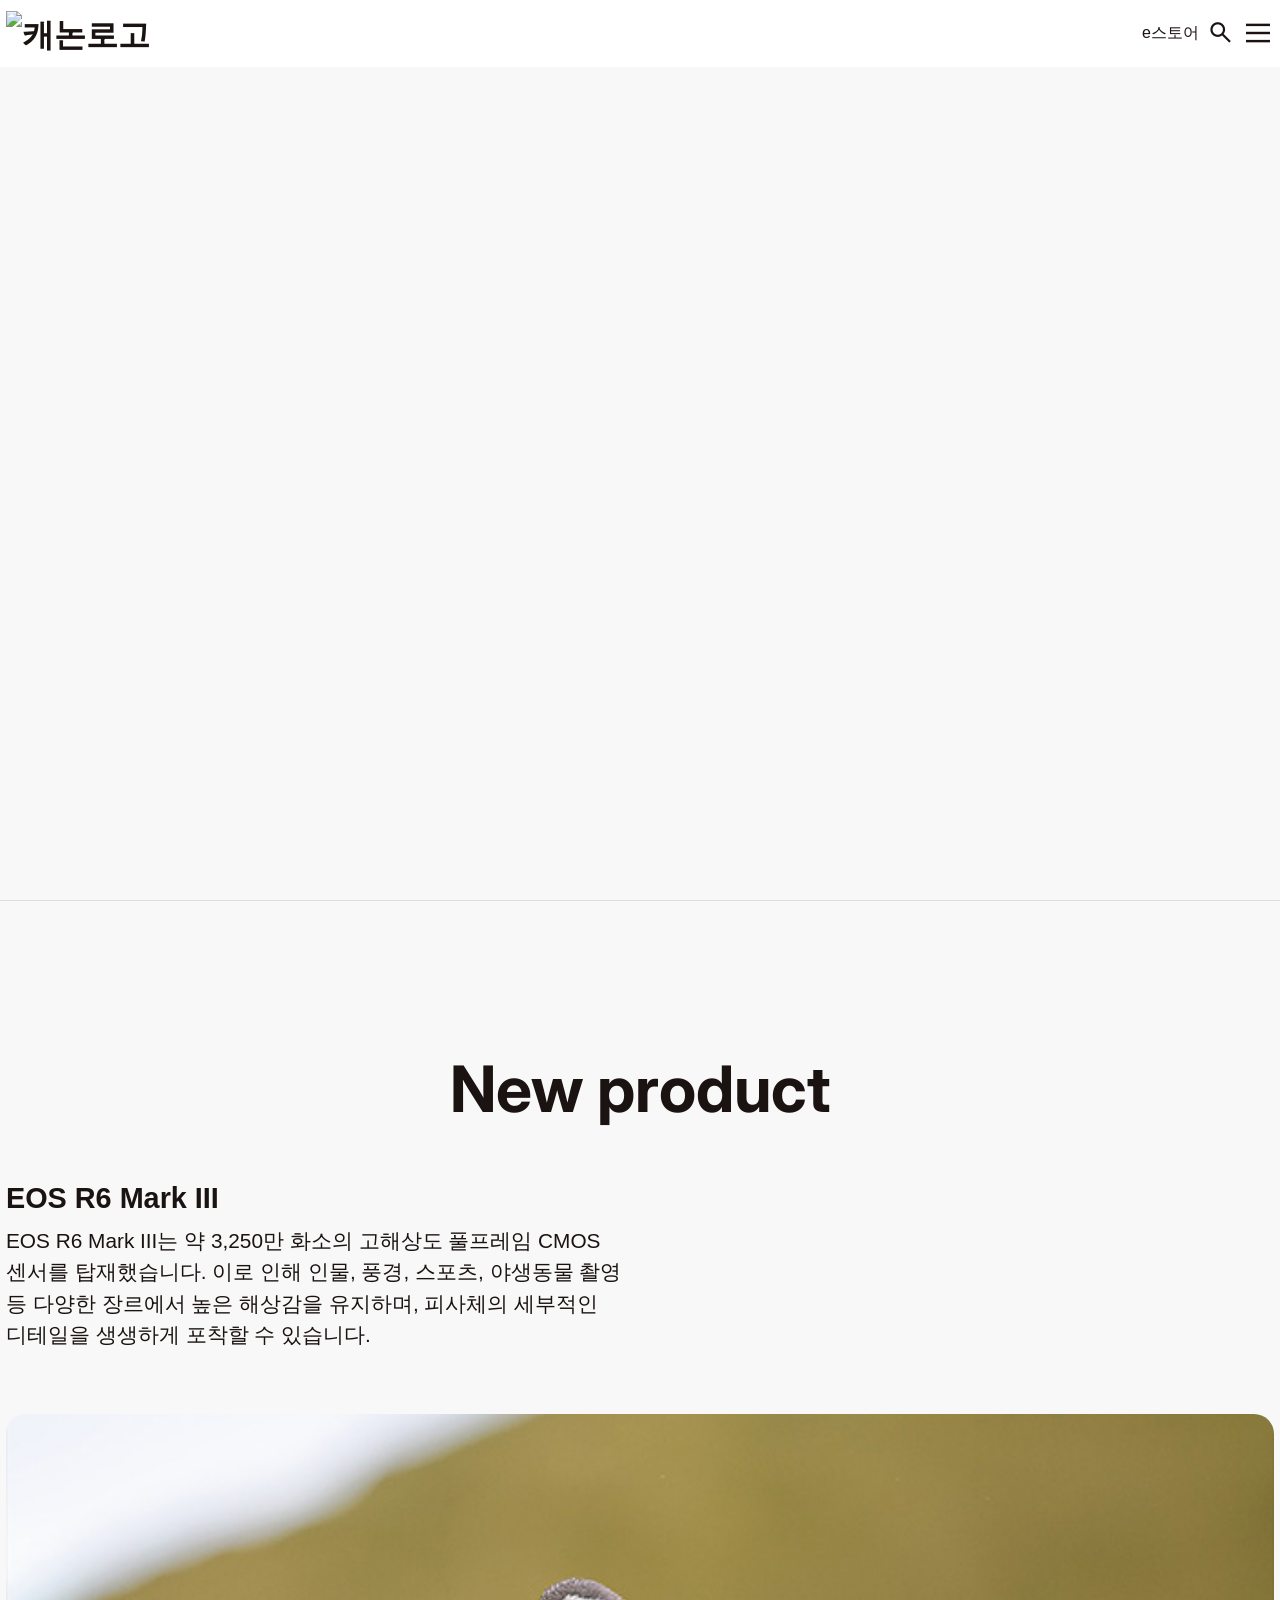
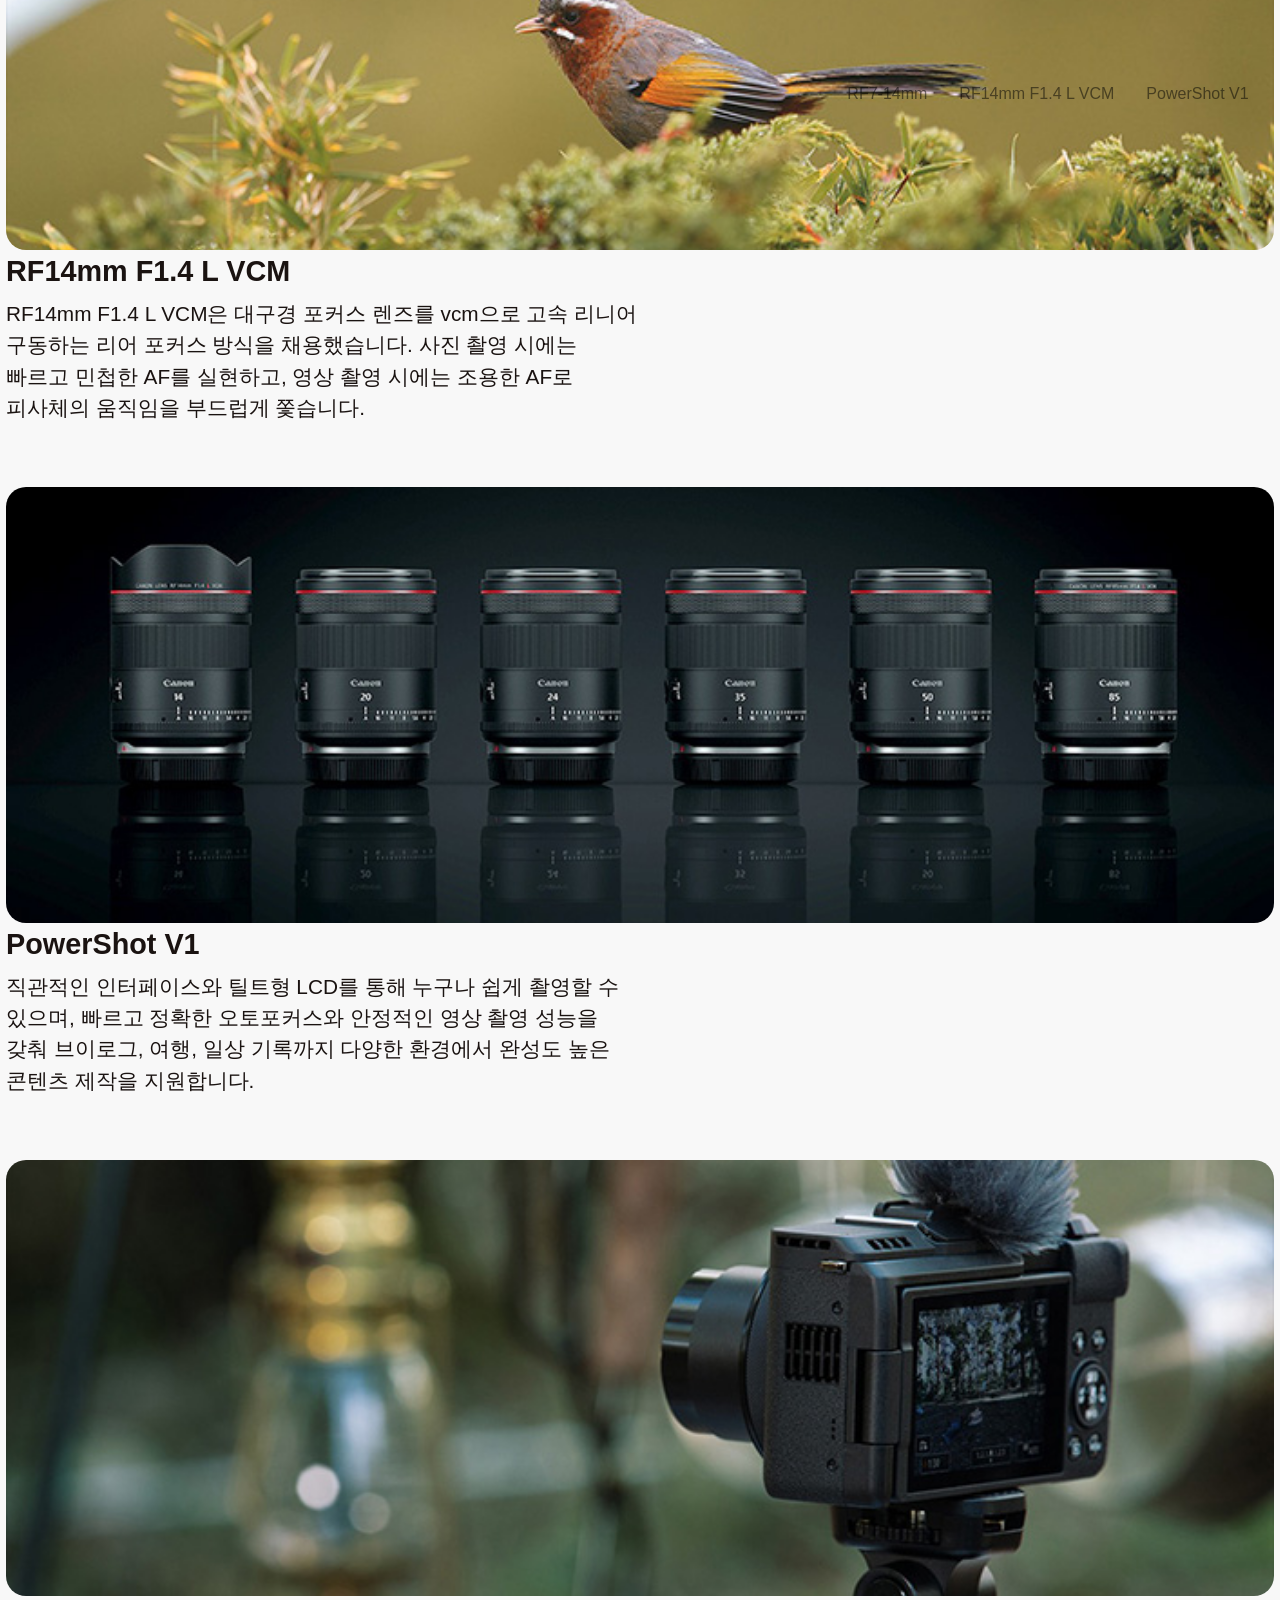
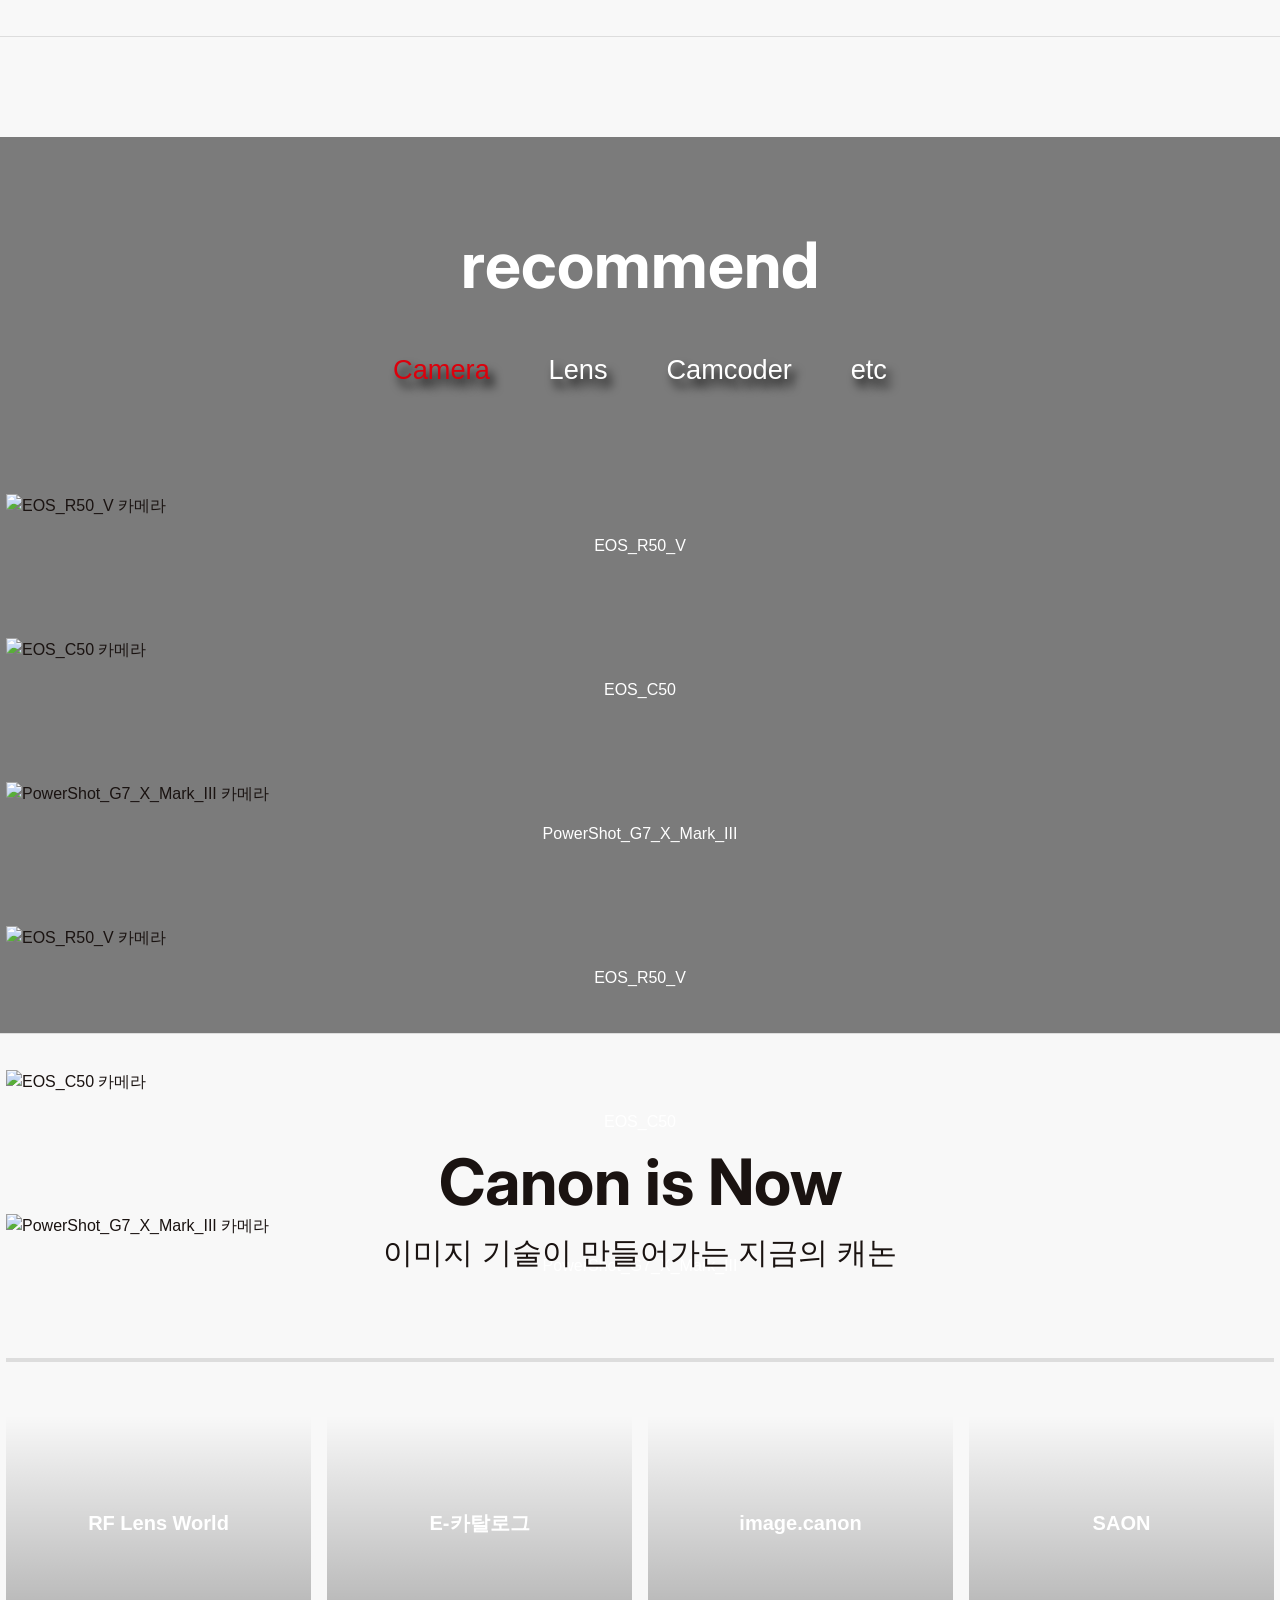
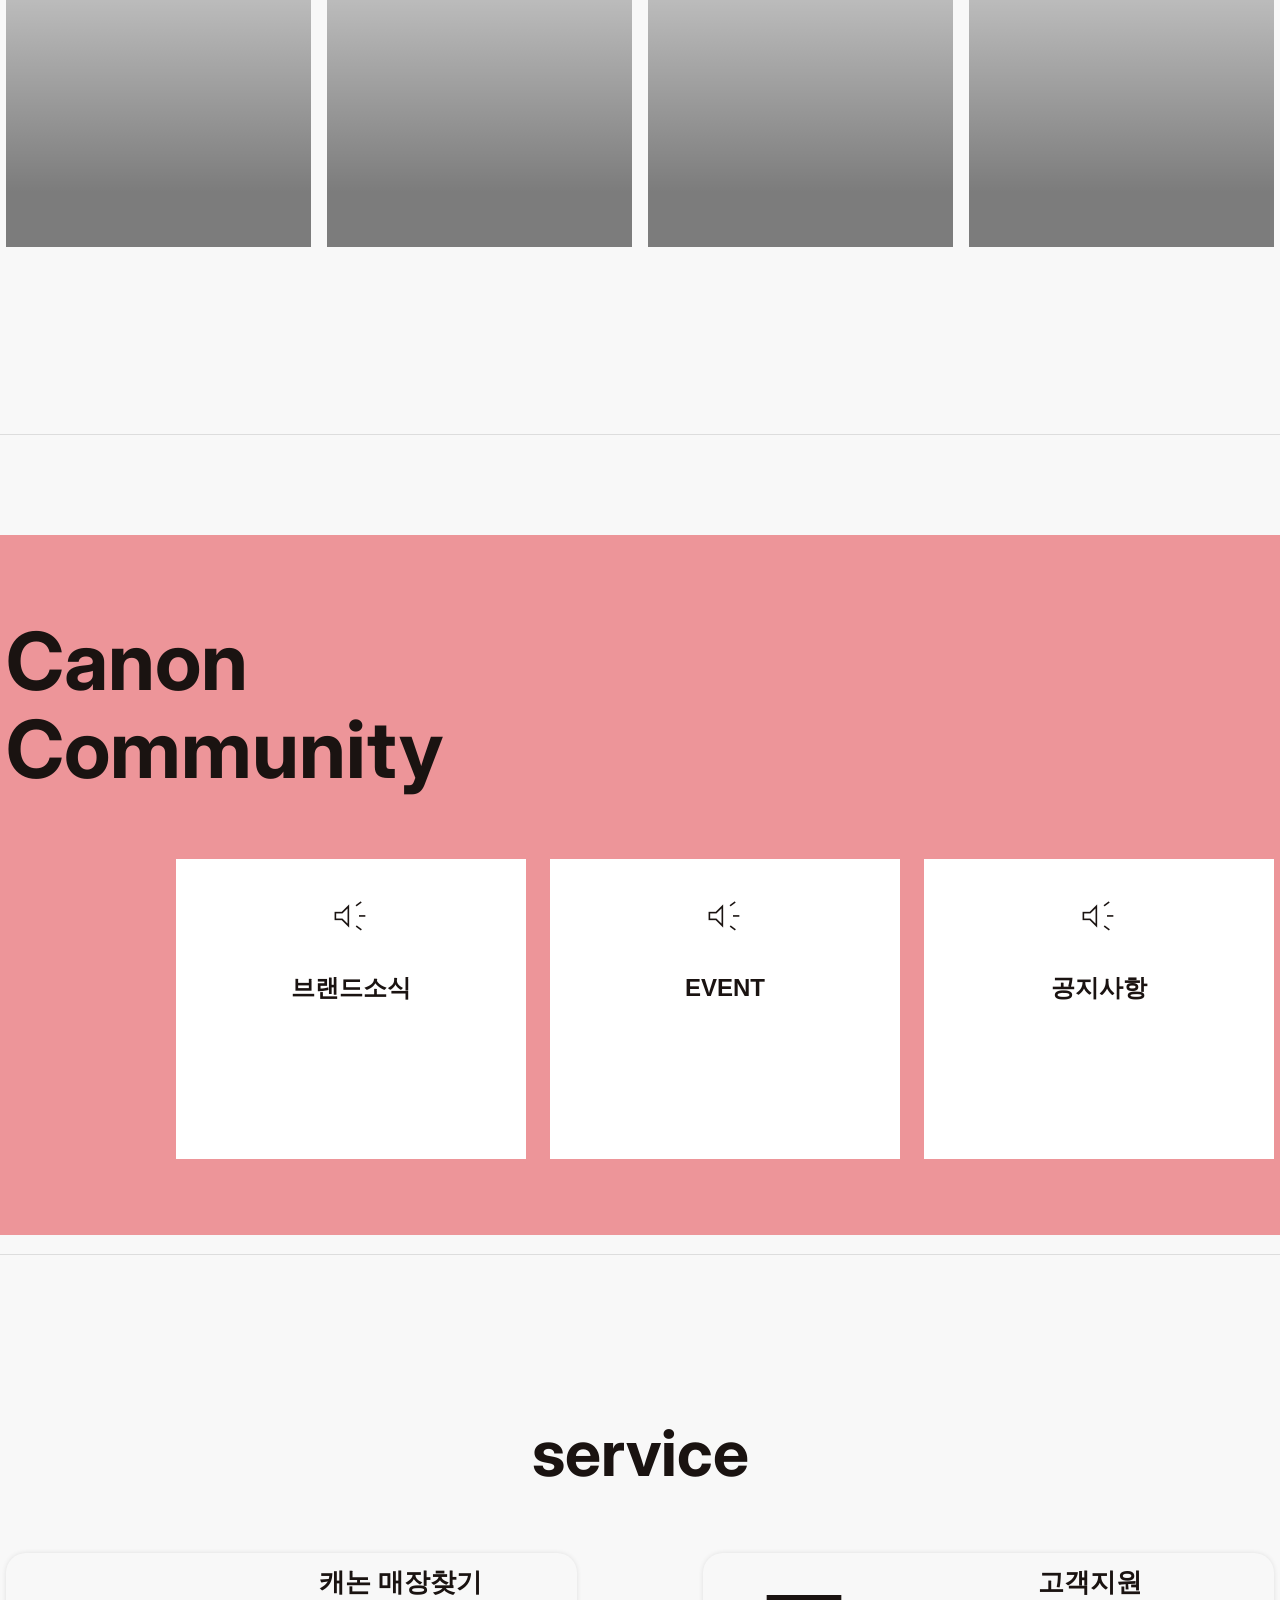
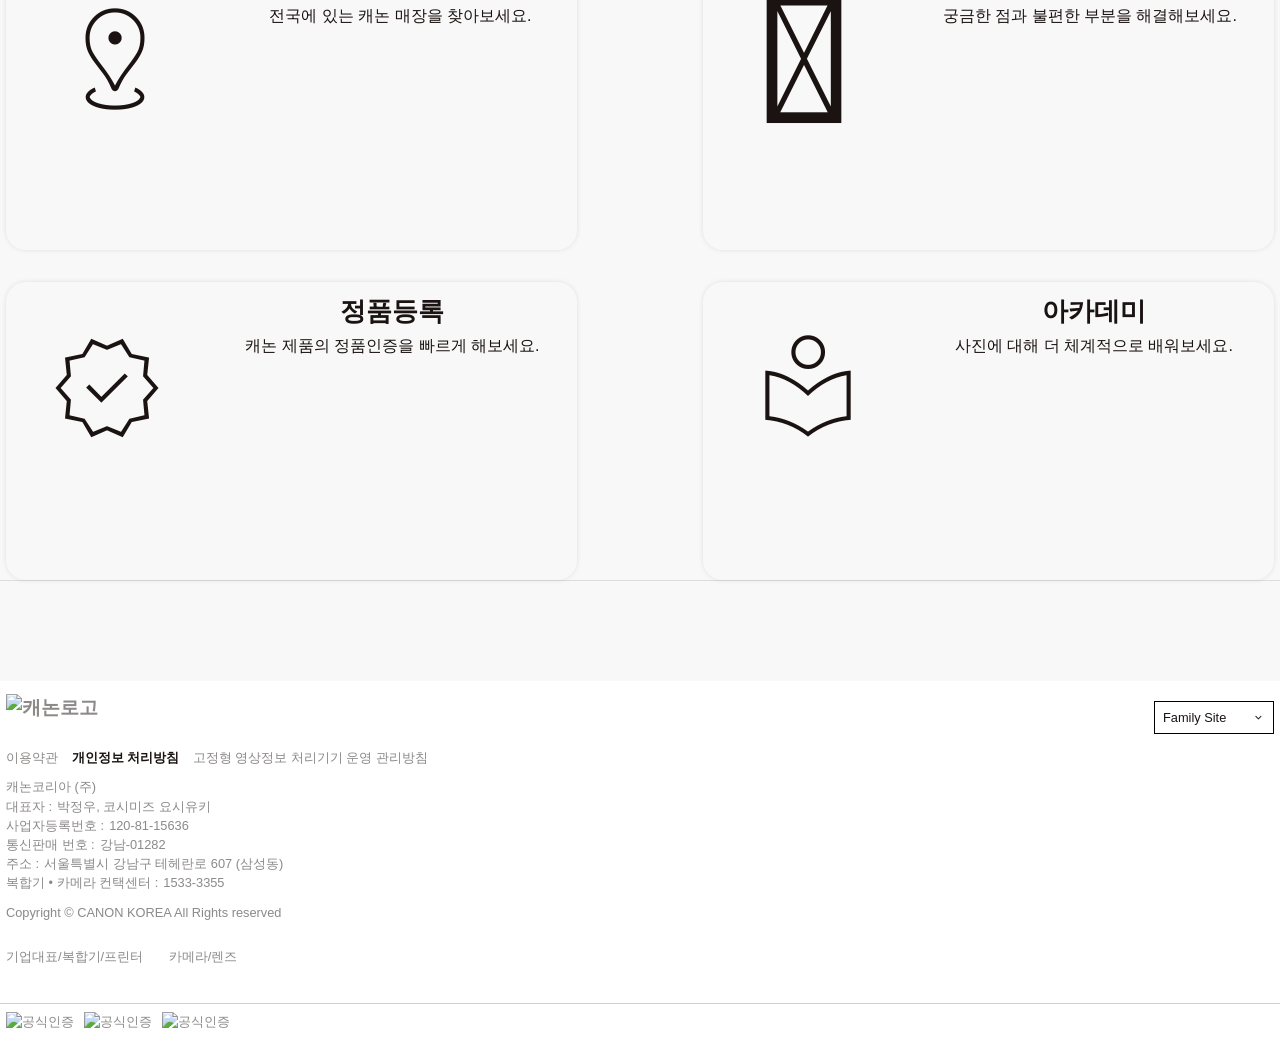
==== index.html @ b3fa06a4 "5/3" ====
<!DOCTYPE html>
<html lang="ko">

<head>
  <meta charset="UTF-8">
  <meta name="viewport" content="width=device-width, initial-scale=1.0">
  <title>캐논코리아</title>
  <link rel="preconnect" href="https://fonts.googleapis.com">
  <link rel="preconnect" href="https://fonts.gstatic.com">
  <link rel="stylesheet" href="css/slick.css">
  <link rel="stylesheet" href="https://cdn.jsdelivr.net/npm/swiper@12/swiper-bundle.min.css" />
  <link rel="stylesheet" href="css/common.css">
  <link rel="stylesheet" href="css/common_rwd.css">
  <link rel="stylesheet" href="css/main.css">
  <link rel="stylesheet" href="css/main_rwd.css">
  <script src="https://ajax.googleapis.com/ajax/libs/jquery/3.7.1/jquery.min.js"></script>
  <script src="js/jquery-ui.min.js"></script>
  <script src="js/lenis.min.js"></script>
  <script src="js/slick.min.js"></script>
  <script src="https://cdn.jsdelivr.net/npm/swiper@12/swiper-bundle.min.js"></script>
  <script src="js/common.js"></script>
  <script src="js/main.js"></script>
</head>

<body>
  <header id="canon-hd">
    <div class="hd-container wrap">
      <h1 class="logo"><a href="index.html"><img src="images/logo.svg" alt="캐논로고"></a></h1>
      <nav id="canon-gnb">
        <ol class="canon-gnb">
          <li class="depth1">
            <a href="product.html">컨슈머</a>
            <div class="depth2-container wrap sub1">
              <ul class="depth2">
                <li>
                  <a href="#">컨슈머 제품</a>
                  <ul class="depth3">
                    <li><a href="#">렌즈교환카메라</a></li>
                    <li><a href="#">렌즈</a></li>
                    <li><a href="#">컴팩트 카메라</a></li>
                    <li><a href="#">브이로그 카메라</a></li>
                    <li><a href="#">잉크젯프린터</a></li>
                    <li><a href="#">미니 포토 프린터</a></li>
                    <li><a href="#">골프 거리측정기</a></li>
                    <li><a href="#">쌍안경</a></li>
                    <li><a href="#">프리젠터</a></li>
                    <li><a href="#">계산기</a></li>
                    <li><a href="#">웨어러블 카메라</a></li>
                    <li><a href="#">정부조달제품</a></li>
                    <li><a href="#">C Logue</a></li>
                    <li><a href="#">SDK</a></li>
                  </ul>
                </li>
                <li><a href="#">영상/방송 기기</a>
                  <ul class="depth3">
                    <li><a href="#">CINEMA EOS SYSTEM</a></li>
                    <li><a href="#">방송용 렌즈</a></li>
                    <li><a href="#">4K 디스플레이</a></li>
                    <li><a href="#">캠코더</a></li>
                    <li><a href="#">PTZ 리모트 카메라</a></li>
                    <li><a href="#">액세서리</a></li>
                  </ul>
                </li>
              </ul>
            </div>
          </li>
          <li class="depth1">
            <a href="#">비즈니스</a>
            <div class="depth2-container wrap sub2">
              <ul class="depth2">
                <li><a href="#">비즈니스 제품</a>
                  <ul class="depth3">
                    <li><a href="#">솔루션</a></li>
                    <li><a href="#">디지털인쇄기</a></li>
                    <li><a href="#">복합기</a></li>
                    <li><a href="#">대형프린터</a></li>
                    <li><a href="#">레이저프린터</a></li>
                    <li><a href="#">스캐너</a></li>
                    <li><a href="#">팩시밀리</a></li>
                    <li><a href="#">프로젝터</a></li>
                    <li><a href="#">네트워크 카메라</a></li>
                    <li><a href="#">의료기기</a></li>
                    <li><a href="#">웨어러블 카메라</a></li>
                    <li><a href="#">카드 프린터</a></li>
                    <li><a href="#">정부조달제품</a></li>
                  </ul>
                </li>
                <li><a href="#">영상/방송 기기</a>
                  <ul class="depth3">
                    <li><a href="#">CINEMA EOS SYSTEM</a></li>
                    <li><a href="#">방송용 렌즈</a></li>
                    <li><a href="#">4K 디스플레이</a></li>
                    <li><a href="#">캠코더</a></li>
                    <li><a href="#">PTZ 리모트 카메라</a></li>
                    <li><a href="#">액세서리</a></li>
                  </ul>
                </li>
                <li><a href="#">제품 구입/지원</a>
                  <ul class="depth3">
                    <li><a href="#">전시장 안내</a></li>
                    <li><a href="#">E-카탈로그</a></li>
                    <li><a href="#">구매 및 렌탈문의</a></li>
                    <li><a href="#">정품등록</a></li>
                  </ul>
                </li>
                <li>
                  <a href="#"><span class="gnb-line">비즈몰</span></a>
                </li>
                <li><a href="#"><span class="gnb-line">파트너웹</span></a></li>
              </ul>
            </div>
          </li>
          <li class="depth1">
            <a href="#">이벤트</a>
            <div class="depth2-container wrap sub3">
              <ul class="depth2">
                <li><a href="#"><span class="gnb-line">진행 중인 이벤트</span></a></li>
                <li><a href="#"><span class="gnb-line">종료된 이벤트</span></a></li>
                <li><a href="#"><span class="gnb-line">당첨자 발표</span></a></li>
              </ul>
            </div>
          </li>
          <li class="depth1">
            <a href="#">서비스</a>
            <div class="depth2-container wrap sub4">
              <ul class="depth2">
                <li><a href="#"><span class="gnb-line">매장 안내</span></a></li>
                <li><a href="#"><span class="gnb-line">정품등록</span></a></li>
                <li><a href="#"><span class="gnb-line">다운로드센터</span></a></li>
                <li><a href="#"><span class="gnb-line">프로 지원</span></a></li>
                <li><a href="#"><span class="gnb-line">아카데미</span></a></li>
                <li><a href="#"><span class="gnb-line">굿즈포토스토어</span></a></li>
                <li><a href="#">라운지</a>
                  <ul class="depth3">
                    <li><a href="#">캐논플렉스</a></li>
                    <li><a href="#">매거진</a></li>
                    <li><a href="#">캐논갤러리</a></li>
                    <li><a href="#">디지털갤러리</a></li>
                    <li><a href="#">RF Lens World</a></li>
                    <li><a href="#">크리에이티브 파크</a></li>
                    <li><a href="#">Easy-Photo Print Editor</a></li>
                    <li><a href="#">Poster Artist Life</a></li>
                    <li><a href="#">모바일앱</a></li>
                    <li><a href="#">image.canon</a></li>
                    <li><a href="#">LUT Library</a></li>
                  </ul>
                </li>
              </ul>
            </div>
          </li>
          <li class="depth1">
            <a href="#">고객지원</a>
            <div class="depth2-container wrap sub5">
              <ul class="depth2">
                <li><a href="#"><span class="gnb-line">정품사용 캠페인</span></a></li>
                <li><a href="#"><span class="gnb-line">공지사항</span></a></li>
                <li><a href="#"><span class="gnb-line">FAQ</span></a></li>
                <li><a href="#"><span class="gnb-line">1:1문의</span></a></li>
              </ul>
            </div>
          </li>
          <li class="depth1">
            <a href="company.html">회사소개</a>
            <div class="depth2-container wrap sub6">
              <ul class="depth2">
                <li><a href="company.html">캐논코리아</a>
                  <ul class="depth3">
                    <li><a href="company.html">개요/비전</a></li>
                    <li><a href="#">CEO메시지</a></li>
                    <li><a href="#">CI/BI소개</a></li>
                    <li><a href="#">기업연혁</a></li>
                    <li><a href="#">사업장 소개</a></li>
                  </ul>
                </li>
                <li><a href="#">경영정보</a>
                  <ul class="depth3">
                    <li><a href="#">경영현황</a></li>
                    <li><a href="#">결산보고</a></li>
                  </ul>
                </li>
                <li><a href="#">윤리경영</a>
                  <ul class="depth3">
                    <li><a href="#">윤리 경영의 이해</a></li>
                    <li><a href="#">윤리 경영의 필요성</a></li>
                    <li><a href="#">윤리 강령</a></li>
                    <li><a href="#">행동 준칙</a></li>
                    <li><a href="#">부정부조리 제보</a></li>
                    <li><a href="#">Compliance Hotline</a></li>
                  </ul>
                </li>
                <li><a href="#">지속가능경영</a>
                  <ul class="depth3">
                    <li><a href="#">친환경기업</a></li>
                    <li><a href="#">사회공헌</a></li>
                    <li><a href="#">공정거래 자율준수 프로그램</a></li>
                    <li><a href="#">서플라이어 행동규범</a></li>
                    <li><a href="#">소비자중심경영</a></li>
                  </ul>
                </li>
                <li><a href="#"><span class="gnb-line">브랜드 소식</span></a></li>
                <li><a href="#"><span class="gnb-line">정품사용 캠페인</span></a></li>
              </ul>
            </div>
          </li>
        </ol>
      </nav>
      <nav class="login clearfix">
        <div class="login-wrap">
          <a href="#">e스토어</a>
          <button class="search-btn"><span class="blind">검색</span></button>
          <button class="login-btn">로그인</button>
          <button class="sitemap-btn"><span class="blind">사이트맵</button>
        </div>
      </nav>

    </div>
  </header>

  <div id="canon-main">
    <section class="main-section main-section-hero">
      <div class="hero-wrap">
        <h2 class="blind">비주얼 영역</h2>
        <div class="main-container hero-container">
          <video src="images/canon_video.mp4" autoplay loop muted playsinline class="hero-video"></video>
        </div>
      </div>
    </section>

    <section class="main-section main-section-new">
      <div class="new-wrap wrap">
        <h2>New product</h2>
        <div class="main-container new-container">
          <div class="swiper myswiper">
            <dl class="swiper-wrapper new-items">
              <div class="swiper-slide new-item-list">
                <div>
                  <dt class="new-title">EOS R6 Mark III</dt>
                  <dd class="new-content">EOS R6 Mark III는 약 3,250만 화소의 고해상도 풀프레임 CMOS 센서를 탑재했습니다. 이로 인해 인물, 풍경, 스포츠, 야생동물 촬영 등 다양한 장르에서 높은 해상감을 유지하며, 피사체의 세부적인 디테일을 생생하게 포착할 수 있습니다.</dd>
                </div>
                <div class="new-img">
                  <img src="images/new1.jpg" />
                </div>
              </div>
              <div class="swiper-slide new-item-list">
                <div>
                  <dt class="new-title">RF14mm F1.4 L VCM</dt>
                  <dd class="new-content">RF14mm F1.4 L VCM은 대구경 포커스 렌즈를 vcm으로 고속 리니어 구동하는 리어 포커스 방식을 채용했습니다.
                  사진 촬영 시에는 빠르고 민첩한 AF를 실현하고, 영상 촬영 시에는 조용한 AF로 피사체의 움직임을 부드럽게 쫓습니다.
                  </dd>
                </div>
                <div class="new-img">
                  <img src="images/new2.jpg" />
                </div>
              </div>
              <div class="swiper-slide new-item-list">
                <div>
                  <dt class="new-title">PowerShot V1</dt>
                  <dd class="new-content">직관적인 인터페이스와 틸트형 LCD를 통해 누구나 쉽게 촬영할 수 있으며, 빠르고 정확한 오토포커스와 안정적인 영상 촬영 성능을 갖춰 브이로그, 여행, 일상 기록까지 다양한 환경에서 완성도 높은 콘텐츠 제작을 지원합니다.</dd>
                </div>
                <div class="new-img">
                  <img src="images/new3.jpg" />
                </div>
              </div>
            </dl>
            <ul class="new-pagination">
              <li><a href="#">RF7-14mm</a></li>
              <li><a href="#">RF14mm F1.4 L VCM</a></li>
              <li><a href="#">PowerShot V1</a></li>
            </ul>
          </div>
        </div>
      </div>
    </section>

    <section class="main-section main-section-recommend">
      <div class="recommend-wrap wrap">
        <h2>recommend</h2>
        <div class="main-container recommend-container">
          <div class="btn-list">
            <button class="recommend-button camera active">Camera</button>
            <button class="recommend-button lens">Lens</button>
            <button class="recommend-button camcoder">Camcoder</button>
            <button class="recommend-button etc">etc</button>
          </div>
          <div class="recommend-item">
            <div><a href="#" class="item-link"><img src="images/EOS_R50_V.png"
                  alt="EOS_R50_V 카메라"><span>EOS_R50_V</span></a></div>
            <div><a href="#" class="item-link"><img src="images/EOS_C50.png" alt="EOS_C50 카메라"><span>EOS_C50</span></a>
            </div>
            <div><a href="#" class="item-link"><img src="images/PowerShot_G7_X_Mark_III.png"
                  alt="PowerShot_G7_X_Mark_III 카메라"><span>PowerShot_G7_X_Mark_III</span></a></div>
            <div><a href="#" class="item-link"><img src="images/EOS_R50_V.png"
                  alt="EOS_R50_V 카메라"><span>EOS_R50_V</span></a></div>
            <div><a href="#" class="item-link"><img src="images/EOS_C50.png" alt="EOS_C50 카메라"><span>EOS_C50</span></a>
            </div>
            <div><a href="#" class="item-link"><img src="images/PowerShot_G7_X_Mark_III.png"
                  alt="PowerShot_G7_X_Mark_III 카메라"><span>PowerShot_G7_X_Mark_III</span></a></div>
          </div>
          <div class="progress-bar">
            <div class="progress"></div>
          </div>
        </div>
      </div>
    </section>

    <section class="main-section main-section-etc">
      <div class="wrap etc-wrap">
        <div class="etc-title">
          <h2>Canon is Now</h2>
          <h3>이미지 기술이 만들어가는 지금의 캐논</h3>
        </div>
        <div class="main-container etc-container">
          <div class="etc-item item1">
            <a href="#" class="item rf">
              <ul>RF Lens World
                <li class="text">캐논의 RF렌즈와 R시리즈 바디에 대한 다양한 정보를 알아보세요.</li>
              </ul>
              <div class="view"><span>view more</span></div>
            </a>
          </div>
          <div class="etc-item item2">
            <a href="#" class="item catalog">
              <ul>E-카탈로그
                <li class="text">캐논의 다양한 제품을 더 자세히 알아보려면 온라인 제품 안내서를 다운 받아보세요.</li>
              </ul>
              <div class="view"><span>view more</span></div>
            </a>
          </div>
          <div class="etc-item item3">
            <a href="#" class="item image">
              <ul>image.canon
                <li class="text">더욱 즐겁고 편리한 사진 촬영 환경을 경험해보세요.</li>
              </ul>
              <div class="view"><span>view more</span></div>
            </a>
          </div>
          <div class="etc-item item4">
            <a href="#" class="item saon">
              <ul>SAON
                <li class="text">캐논의 의료 토탈 솔루션 브랜드</li>
              </ul>
              <div class="view"><span>view more</span></div>
            </a>
          </div>
        </div>
      </div>
    </section>

    <section class="main-section main-section-community">
      <div class="community-wrap wrap">
        <h2>Canon Community</h2>
        <div class="main-container community-container">
          <div class="community">
            <dl class="com-list brand">
              <div class="com-title">
                <a href="#" class="com-btn">
                  <dt>브랜드소식</dt>
                  <dd>캐논의 새로운 소식을 확인해보세요.</dd>
                </a>
              </div>
            </dl>
            <dl class="com-list event">
              <div class="com-title">
                <a href="#" class="com-btn">
                  <dt>EVENT</dt>
                  <dd>캐논에서 진행중인 이벤트를 확인해보세요.</dd>
                </a>
              </div>
            </dl>
            <dl class="com-list notice">
              <div class="com-title">
                <a href="#" class="com-btn">
                  <dt>공지사항</dt>
                  <dd>캐논의 공지사항을 확인해보세요.</dd>
                </a>
              </div>
            </dl>
          </div>
        </div>
      </div>
    </section>

    <section class="main-section main-section-service">
      <div class="wrap service-wrap">
        <h2>service</h2>
        <div class="main-container service-container">
          <ul class="service-list">
            <li class="service-item search">
              <a href="#">
                <ul>캐논 매장찾기
                  <li class="service-contents">전국에 있는 캐논 매장을 찾아보세요.</li>
                </ul>
              </a>
            </li>
            <li class="service-item support">
              <a href="">
                <ul>고객지원
                  <li class="service-contents">궁금한 점과 불편한 부분을 해결해보세요.</li>
                </ul>
              </a>
            </li>
            <li class="service-item registration">
              <a href="">
                <ul>정품등록
                  <li class="service-contents">캐논 제품의 정품인증을 빠르게 해보세요.</li>
                </ul>
              </a>
            </li>
            <li class="service-item academy">
              <a href="">
                <ul>아카데미
                  <li class="service-contents">사진에 대해 더 체계적으로 배워보세요.</li>
                </ul>
              </a>
            </li>
          </ul>
        </div>
      </div>
    </section>
  </div> <!-- main -->

  <footer id="canon-ft">
    <div class="ft-container wrap">
      <h1 class="blind">회사정보</h1>
      <h2 class="ft-logo"><img src="images/ft_logo.svg" alt="캐논로고"></h2>
      <div class="policy-wrap">
        <div class="policy">
          <a href="#">이용약관</a>
          <a href="#" class="wh">개인정보 처리방침</a>
          <a href="#">고정형 영상정보 처리기기 운영 관리방침</a>
        </div>
        <dl class="ft-info">
          <div>캐논코리아 (주)</div>
          <div>
            <dt>대표자</dt>
            <dd>박정우, 코시미즈 요시유키</dd>
          </div>
          <div>
            <dt>사업자등록번호</dt>
            <dd>120-81-15636</dd>
          </div>
          <div>
            <dt>통신판매 번호</dt>
            <dd>강남-01282</dd>
          </div>
          <div>
            <dt>주소</dt>
            <dd>서울특별시 강남구 테헤란로 607 (삼성동) </dd>
          </div>
          <div>
            <dt>복합기 • 카메라 컨택센터</dt>
            <dd>1533-3355</dd>
          </div>
        </dl>
        <div class="copy">Copyright &copy; CANON KOREA All Rights reserved</div>
      </div>
      <div class="fs-wrap">
        <button class="fs-btn">Family Site</button>
        <div class="fs-site-wrap">
          <div class="fs-list">
            <button>Canon Global</button>
            <button>Lotte Group</button>
          </div>
        </div>
      </div>
      <div class="sns-wrap">
        <div class="sns company-sns">
          <span>기업대표/복합기/프린터</span>
          <div class="icon">
            <a href="#"><span class="fa-brands fa-youtube"></span></a>
            <a href="#"><span class="fa-brands fa-facebook"></span></a>
            <a href="#"><span class="fa-brands fa-instagram"></span></a>
          </div>
        </div>
        <div class="sns camera-sns">
          <span>카메라/렌즈</span>
          <div class="icon">
            <a href="#"><span class="fa-brands fa-youtube"></span></a>
            <a href="#"><span class="fa-brands fa-instagram"></span></a>
            <a href="#"><span class="fa-brands fa-facebook"></span></a>
            <a href="#"><span class="fa-brands fa-x-twitter"></span></a>
            <a href="#"><span class="fa-brands fa-tiktok"></span></a>
          </div>
        </div>
      </div>
      <div class="line"><span class="blind">선</span></div>
      <div class="public">
        <div><img src="images/family_public.png" alt="공식인증"><span>가족친화 우수기업</span></div>
        <div><img src="images/custom_public.png" alt="공식인증"><span>소비자 중심 경영</span></div>
        <div><img src="images/isms_img.png" alt="공식인증">
          <span>
            [인증범위] 캐논코리아 온라인 쇼핑몰 운영 (e스토어, 비즈몰)<br>
            [유효기간] 2024.11.20 ~ 2027.11.19
          </span>
        </div>
      </div>
    </div>
  </footer>
  <div class="mo-gnb-sitemap wh">
    <div class="mo-gnb-top">
      <button class="mo-login-btn"><span>로그인</span></button>
      <button class="btn-close"><span class="blind">닫기</span></button>
    </div>
    <nav id="canon-mo-gnb">
      <ol class="canon-mo-gnb">
        <li class="mo-depth1">
          <a href="#">컨슈머</a>
          <div class="mo-depth2-wrap">
            <ul class="mo-depth2">
              <li><a href="#">컨슈머 제품</a>
                <ul class="mo-depth3">
                  <li><a href="#">렌즈교환카메라</a></li>
                  <li><a href="#">렌즈</a></li>
                  <li><a href="#">컴팩트 카메라</a></li>
                  <li><a href="#">브이로그 카메라</a></li>
                  <li><a href="#">잉크젯프린터</a></li>
                  <li><a href="#">미니 포토 프린터</a></li>
                  <li><a href="#">골프 거리측정기</a></li>
                  <li><a href="#">쌍안경</a></li>
                  <li><a href="#">프리젠터</a></li>
                  <li><a href="#">계산기</a></li>
                  <li><a href="#">웨어러블 카메라</a></li>
                  <li><a href="#">정부조달제품</a></li>
                  <li><a href="#">C Logue</a></li>
                  <li><a href="#">SDK</a></li>
                </ul>
              </li>
              <li><a href="#">영상/방송 기기</a>
                <ul class="mo-depth3">
                  <li><a href="#">CINEMA EOS SYSTEM</a></li>
                  <li><a href="#">방송용 렌즈</a></li>
                  <li><a href="#">4K 디스플레이</a></li>
                  <li><a href="#">캠코더</a></li>
                  <li><a href="#">PTZ 리모트 카메라</a></li>
                  <li><a href="#">액세서리</a></li>
                </ul>
              </li>
            </ul>
            <div class="mo-depth_img">
              <div class="img img1">
                <span class="blind">이미지</span>
              </div>
              <span class="img-label">EOS R6 Mark III</span>
            </div>
          </div>
        </li>
        <li class="mo-depth1">
          <a href="#">비즈니스</a>
          <div class="mo-depth2-wrap">
            <ul class="mo-depth2">
              <li><a href="#">비즈니스 제품</a>
                <ul class="mo-depth3">
                  <li><a href="#">솔루션</a></li>
                  <li><a href="#">디지털인쇄기</a></li>
                  <li><a href="#">복합기</a></li>
                  <li><a href="#">대형프린터</a></li>
                  <li><a href="#">레이저프린터</a></li>
                  <li><a href="#">스캐너</a></li>
                  <li><a href="#">팩시밀리</a></li>
                  <li><a href="#">프로젝터</a></li>
                  <li><a href="#">네트워크 카메라</a></li>
                  <li><a href="#">의료기기</a></li>
                  <li><a href="#">웨어러블 카메라</a></li>
                  <li><a href="#">카드 프린터</a></li>
                  <li><a href="#">정부조달제품</a></li>
                </ul>
              </li>
              <li><a href="#">영상/방송 기기</a>
                <ul class="mo-depth3">
                  <li><a href="#">CINEMA EOS SYSTEM</a></li>
                  <li><a href="#">방송용 렌즈</a></li>
                  <li><a href="#">4K 디스플레이</a></li>
                  <li><a href="#">캠코더</a></li>
                  <li><a href="#">PTZ 리모트 카메라</a></li>
                  <li><a href="#">액세서리</a></li>
                </ul>
              </li>
              <li><a href="#">제품 구입/지원</a>
                <ul class="mo-depth3">
                  <li><a href="#">전시장 안내</a></li>
                  <li><a href="#">E-카탈로그</a></li>
                  <li><a href="#">구매 및 렌탈문의</a></li>
                  <li><a href="#">정품등록</a></li>
                </ul>
              </li>
              <li><a href="#">비즈몰</a></li>
              <li><a href="#">파트너웹</a></li>
            </ul>
            <div class="mo-depth_img">
              <div class="img img2">
                <span class="blind">이미지</span>
              </div>
              <span class="img-label">CN5x11 IAS T/P1</span>
            </div>
          </div>
        </li>
        <li class="mo-depth1">
          <a href="#">이벤트</a>
          <div class="mo-depth2-wrap">
            <ul class="mo-depth2">
              <li><a href="#">진행 중인 이벤트</a></li>
              <li><a href="#">종료된 이벤트</a></li>
              <li><a href="#">당첨자 발표</a></li>
            </ul>
          </div>
        </li>
        <li class="mo-depth1">
          <a href="#">서비스</a>
          <div class="mo-depth2-wrap">
            <ul class="mo-depth2">
              <li><a href="#">매장 안내</a></li>
              <li><a href="#">정품등록</a></li>
              <li><a href="#">다운로드센터</a></li>
              <li><a href="#">프로 지원</a></li>
              <li><a href="#">아카데미</a></li>
              <li><a href="#">굿즈포토스토어</a></li>
              <li><a href="#">라운지</a>
                <ul class="mo-depth3">
                  <li><a href="#">캐논플렉스</a></li>
                  <li><a href="#">매거진</a></li>
                  <li><a href="#">캐논갤러리</a></li>
                  <li><a href="#">디지털갤러리</a></li>
                  <li><a href="#">RF Lens World</a></li>
                  <li><a href="#">크리에이티브 파크</a></li>
                  <li><a href="#">Easy-Photo Print Editor</a></li>
                  <li><a href="#">Poster Artist Life</a></li>
                  <li><a href="#">모바일앱</a></li>
                  <li><a href="#">image.canon</a></li>
                  <li><a href="#">LUT Library</a></li>
                </ul>
              </li>
            </ul>
          </div>
        </li>
        <li class="mo-depth1">
          <a href="#">고객지원</a>
          <div class="mo-depth2-wrap">
            <ul class="mo-depth2">
              <li>
                <a href="#">정품사용 캠페인</a>
              </li>
              <li>
                <a href="#">공지사항</a>
              </li>
              <li>
                <a href="#">FAQ</a>
              </li>
              <li>
                <a href="#">1:1문의</a>
              </li>
            </ul>
          </div>
        </li>
        <li class="mo-depth1">
          <a href="company.html">회사소개</a>
          <div class="mo-depth2-wrap">
            <ul class="mo-depth2">
              <li><a href="company.html">캐논코리아</a>
                <ul class="mo-depth3">
                  <li><a href="company.html">개요/비전</a></li>
                  <li><a href="#">CEO메시지</a></li>
                  <li><a href="#">CI/BI소개</a></li>
                  <li><a href="#">기업연혁</a></li>
                  <li><a href="#">사업장 소개</a></li>
                </ul>
              </li>
              <li><a href="#">경영정보</a>
                <ul class="mo-depth3">
                  <li><a href="#">경영현황</a></li>
                  <li><a href="#">결산보고</a></li>
                </ul>
              </li>
              <li><a href="#">윤리경영</a>
                <ul class="mo-depth3">
                  <li><a href="#">윤리 경영의 이해</a></li>
                  <li><a href="#">윤리 경영의 필요성</a></li>
                  <li><a href="#">윤리 강령</a></li>
                  <li><a href="#">행동 준칙</a></li>
                  <li><a href="#">부정부조리 제보</a></li>
                  <li><a href="#">Compliance Hotline</a></li>
                </ul>
              </li>
              <li><a href="#">지속가능경영</a>
                <ul class="mo-depth3">
                  <li><a href="#">친환경기업</a></li>
                  <li><a href="#">사회공헌</a></li>
                  <li><a href="#">공정거래 자율준수 프로그램</a></li>
                  <li><a href="#">서플라이어 행동규범</a></li>
                  <li><a href="#">소비자중심경영</a></li>
                </ul>
              </li>
              <li><a href="#">브랜드 소식</a></li>
              <li><a href="#">정품사용 캠페인</a></li>
            </ul>
          </div>
        </li>
      </ol>
    </nav>
  </div>
</body>

</html>
---- css/common.css ----
@charset 'utf-8';
@import url('webfonts.css');

/* 리셋 */
:root {
  --primary-font: 'Roboto', 'Pretendard Variable', sans-serif;
  --secondary-font: 'Inter', sans-serif;
  --serif-font: 'Nanum Myeongjo', serif;
  --primary-color: #1A1311;
  --point-color: #dc000c;
  --google-icon: 'Material Symbols Outlined';
  --spacing-s: 24px;
  --spacing-m: 40px;
  --spacing-l: 100px;
  --speed: 0.3s;
}

* {
  padding: 0;
  margin: 0;
  box-sizing: border-box;
}

*::before,
*:after {
  box-sizing: border-box;
}

html {
}

body {
  /* 배경색, 글자(색생, 글꼴, 사이즈, 줄간격) */
  font-size: 16px;
  font-family: var(--primary-font);
  color: #1A1311;
  line-height: 1.5;
  background-color: #f8f8f8;
  word-break: keep-all;
}

body.fixed {
  /* 문서를 덮는 모달창이 등장했을 때 아래쪽 문서의 내용이 스크롤 되면 안 됨 */
  overflow: hidden;
  position: fixed;
}

ul,
ol {
  list-style-type: none;
}

a {
  color: #1A1311;
  text-decoration: none;
}

img,
video,
iframe {
  vertical-align: middle;
}

table {
  width: 100%;
  border-collapse: collapse;
  /* 테이블 내 보더가 이중으로 생기는 것을 막음 */
}

input,
select,
textarea,
button {
  border: 0;
  font-size: 1em;
  background-color: transparent;
  font-family: var(--primary-font);
  color: #1A1311;
}

button {
  cursor: pointer;
}

/* 공용클래스 */
.wrap {
  max-width: 1900px;
  /* pc 때문에 넣어놓은 것*/
  padding: 0 6px;
  margin: 0 auto;
}

.blind {
  position: absolute;
  left: -9999em;
}

.clearfix:after {
  /* 
  1. 가로 나열을 float을 이용해 하는 경우 부모의 높이가 '0' 
  :after를 생성해서 끄트머리에 배치
  */
  content: '';
  display: block;
  clear: both;
  /* 양 쪽 다 비우라는 문법(아무것도 없는 빈줄에 생성하라는 의미) */
  /* 
  2. float으로 가로 나열한 자식을 가지고 있는 부모 영역에 overflow:auto를 설계하면 높이 문제를 해결(일부 IE는 안됨)
  clearfix 필요 없음
  */
}

.google-icon {
  font-family: var(--google-icon);
}

.wh,
.wh a {
  color: #fff;
}

.bk,
.bk a {
  color: #000;
}

.point,
.point a {
  color: var(--point-color);
}

/* 헤더 */
#canon-hd {
  position: fixed;
  left: 0;
  top: 0;
  z-index: 9999;
  width: 100%;
  background-color: #fff;
}

.hd-container {
  display: flex;
  justify-content: space-between;
  align-items: center;
  padding-top: 0.5em;
  padding-bottom: 0.5em;
}

.logo {
  /* max-width: 25%; */
}

.logo a {}

.logo img {
  width: 100%;
}

#canon-gnb {
  display: none;
}

.canon-gnb {
  /* position: relative; */
  display: flex;
}

#canon-gnb:before {
  content: '';
  position: absolute;
  left: 0;
  top: 100px;
  width: 100%;
  height: 0;
  overflow: hidden;
  background-color: #f00;
  /* transition: 0.3s; */
}

#canon-gnb.sub-on:before {
  height: 400px;
  background-color: #fff;
}

.depth1>a {
  display: flex;
  align-items: center;
  height: 100px;
  padding: 0 30px;
  font-size: 1.2em;
  font-weight: 600;
  transition: var(--speed);
}

.depth2-container {
  display: none;
  position: absolute;
  left: 0;
  top: 99%;
  width: 100%;
  background-color: #fff;
}

.sub1 {}

.depth2-wrap {
}

.depth2 {
  display: flex;
  flex-direction: column;
  padding-top: 2em;
  padding-bottom: 4em;
}

.depth2>li {
  display: flex;
  padding-bottom: 20px;
}

.depth2>li>a {
  display: block;
  width: 150px;
  font-size: 1.2em;
  font-weight: 600;
}

.gnb-line:hover {
  color: var(--point-color);
  border-bottom: 2px solid var(--point-color);
}

.depth3 {
  display: flex;
  flex-wrap: wrap;
  gap: 1em;
  width: 80%;
}

.depth3 li {}

.depth3>li>a {
  opacity: 0.5;
  font-weight: 600;
}

.depth3 a:hover {
  color: var(--point-color);
  opacity: 1;
}


.show {
  display: block;
}

.login {}

.login-wrap {
  display: flex;
  gap: 0.5em;
}

.login-wrap a {
  display: flex;
  align-items: center;
}



.search-btn {
  display: block;
}

.search-btn:after {
  content: '\e8b6';
  font-family: var(--google-icon);
  font-size: 1.7em;
}

.login-btn {
  display: none;
}

.sitemap-btn::after {
  display: block;
  content: '\e3c7';
  font-size: 2em;
  font-family: var(--google-icon);
}



/* 푸터 */
#canon-ft {}

.ft-container {
  position: relative;
  padding-top: 1em;
  padding-bottom: 1em;
  font-size: 0.8em;
  color: rgba(26, 19, 17, 0.5);
  background-color: #fff;
}

.ft-logo {
  width: 100px;
}

.policy-wrap {
  display: flex;
  flex-direction: column;
  gap: 10px;
  padding: 2em 0;
}

.policy {
}

.policy a {
  padding-right: 10px;
  color: rgba(26, 19, 17, 0.5);
  word-break: keep-all;
}

.policy a:nth-child(2) {
  color: var(--primary-color);
  font-weight: 600;
}

.ft-info {}

.ft-info span {}

.ft-info div {
  display: flex;
  gap: 5px;
}

.ft-info dt {}

.ft-info dt:after {
  content: ' : ';
}

.ft-info dd {}

.copy {}

.fs-wrap {
  position: absolute;
  top: 20px;
  right: 6px;
}

.fs-btn {
  display: flex;
  justify-content: space-between;
  align-items: center;
  width: 120px;
  padding: 8px;
  color: var(--primary-color);
  border: 1px solid #000;
}

.fs-btn:after {
  content: '\e313';
  font-family: var(--google-icon);
}

.fs-site-wrap {
  display: none;
}

.fs-list {
  display: flex;
  flex-direction: column;
  flex-wrap: wrap;
  align-items: flex-start;
  background-color: #fff;
  border: 1px solid rgba(26, 19, 17, 0.3);
}

.fs-list>button {
  width: 100%;
  padding: 10px;
  text-align: start;
}

.fs-list>button:hover {
  background-color: var(--point-color);
  color: #fff;
}

.sns-wrap {
  display: flex;
  justify-content: flex-start;
  padding-bottom: 25px;
  gap: 2em;
}

.sns {
  text-align: center;
}

.company-sns {}

.camera-sns {}

.icon {
  display: flex;
  gap: 15px;
  justify-content: center;
  padding-top: 10px;
}

.icon a {
  /* padding-right: 10px; */
}

.icon span {
  transform: scale(1.6);
}
.line {
  position: absolute;
  left: 0;
  right: 0;
  bottom: 50px;
  border-bottom: 1px solid rgba(26, 19, 17, 0.2);
}
.public {
  display: flex;
  gap: 10px;
  padding-top: 10px;
}

.public div {
  display: flex;
  align-items: center;
  gap: 5px;
}

.public img {
  width: auto;
  height: 30px;
}

.public span {
  display: none;
}



/* 모바일 gnb, pc사이트맵 */
.mo-gnb-sitemap {
  /* display: none; */
  position: fixed;
  top: 0;
  right: -100%;
  width: 100%;
  height: 100%;
  z-index: 9999;
  opacity: 1;
  background: var(--primary-color) center center / cover no-repeat;
  transition: 0.3s;
}

.mo-gnb-sitemap.on {
  right: 0;
  opacity: 1;
}

.mo-gnb-top {
  display: flex;
  justify-content: space-between;
  /* padding-right: 24px; */
}

.mo-login-btn {
  display: block;
  padding-left: 24px;
  font-size: 1.3em;
  color: #fff;
}

.mo-login-btn span {
  padding-bottom: 3px;
  border-bottom: 2px solid #fff;
}

.btn-close {
  display: flex;
  justify-content: center;
  align-items: center;
  width: 80px;
  height: 80px;
  background-color: #dc000c;
  color: #fff;
}

.btn-close:before {
  content: '\e5cd';
  font-size: 2em;
  font-family: var(--google-icon);
}

#canon-mo-gnb {
  height: calc(100vh - 30px);
  padding: 24px;
  overflow: auto;
}

.canon-mo-gnb {}

.mo-depth1 {
  border-bottom: none;
}

.mo-depth1>a {
  /* 메인메뉴 */
  display: flex;
  justify-content: space-between;
  align-items: center;
  padding: 0 8px;
  border-bottom: 1px solid #b3b3b3;
  font-size: 1.5em;
  font-weight: 600;
  line-height: 3;
}

.mo-depth1>a:after {
  /* 화살표 */
  content: '\e313';
  font-family: var(--google-icon);
  transition: 0.3s;
}

/* .mo-depth1 > a:hover, .mo-depth1 > a:active {
  text-decoration: underline;
  } */
.mo-depth2-wrap {
  display: none;
  padding: 20px;
  background-color: rgba(0, 0, 0, 0.2);
  box-shadow: inset 0 0 10px rgba(0, 0, 0, 0.25);
}

.mo-depth2>li {
  padding: 0.3em 0;
}

.mo-depth2>li>a {
  display: block;
}

.mo-depth2>li>a:hover {
  color: var(--point-color);
  opacity: 1;
  transition: var(--speed);
}

/* .mo-depth2 > li:hover > a, .mo-depth2 > li:active > a {
  font-weight: 700;
  } */
  .mo-depth3 {
    display: none;
  }
  
  .depth3 a:hover {
    color: var(--point-color);
    opacity: 1;
    transition: var(--speed);
}

.mo-depth1.active>a:after {
  transform: scaleY(-1);
}

.mo-depth1.active .mo-depth2-wrap {
  display: block;
}

.mo-depth_img {
  display: none;
}
---- css/main.css ----
@charset 'utf-8';

/* 공용클래스 */
#canon-main {
  padding-top: 64px;
  /*모바일 헤더 높이*/
}

.main-section {
  min-height: 80vh;
  border-bottom: 1px solid #ddd;
  margin-bottom: 100px;
}

.main-section h2 {
  font-size: 48px;
  text-align: center;
  font-family: var(--secondary-font);
  color: var(--primary-color);
}

.main-container {}

/* 히어로 영역 */
.main-section-hero {}

.hero-wrap {}

.hero-container {
  position: relative;
  padding-top: 100%;
  /* 1:1 비율 박스 */
}

.hero-video {
  position: absolute;
  top: 0;
  left: 0;
  width: 100%;
  height: 100%;
  object-fit: contain;
  /* 빈 곳 없이 꽉꽉 채우게 하기(선택 아닌 필수)*/
  /* 
  절대로 짤려 나가지 말아야하면 contain
  fill = 억지로 화면에 맞추는 것
  */
  object-position: center top;
}

/* 신제품 영역 */
.main-section-new {
  padding: var(--spacing-m) 0;
}

.new-wrap {
  /* height: 100vh; */
}

.new-wrap h2 {
  padding-bottom: 40px;
}

.new-container {
  position: relative;
  height: 100%;
}

.myswiper {
  position: relative;
  width: 100%;
  height: 100%;
}

.new-items {}
.new-item-list{
}
.new-item-list div:first-child {
  width: 95%;
}
.new-title {
  font-size: 1.8em;
font-weight: 700;
padding-bottom: 5px;
}
.new-content {
  font-size: 0.9em;
}

.new-img {
  width: 100%;
  height: 100%;
padding-top: 2em;
}

.new-img img {
  width: 100%;
  height: 100%;
  object-fit: cover;
  object-position: center center;
}

.new-pagination{
  text-align: center;
  padding-top: 0.5em;
  
}
.new-pagination li:hover > a{
  color: var(--point-color);
}
.swiper-pagination-bullet-active{
  background: var(--point-color);
  width: 50px;
  border-radius: 30px;
}




/* 추천 영역 */
.main-section-recommend {}

.recommend-wrap {
  background: rgba(0, 0, 0, 0.5) url("../images/visual_bgc2.jpg") center left / cover no-repeat;
  background-blend-mode: darken;

}

.recommend-wrap>h2 {
  color: #fff;
}


.recommend-wrap {}

.recommend-container {
  height: 720px;
  width: 100%;
}

.btn-list {
  text-align: center;
}

.recommend-button {
  color: #fff;
  margin: 2em 0;
  padding: 0.5em;
  font-size: 1.2em;
  text-shadow: #000 5px 8px 10px;
}

.recommend-button.active {
  color: var(--point-color);
}

.recommend-item {}

.recommend-item>div {
  height: 100%;
}

.camera {}

.item-link {
  display: block;
}

.item-link img {
  margin: auto;
  width: 75%;
  padding-bottom: 2em;
}

.item-link span {
  display: block;
  color: #fff;
  text-align: center;
}

.progress-bar {
  width: 100%;
  height: 4px;
  background: #ddd;
}

.progress {
  width: 0%;
  height: 100%;
  background: var(--point-color);
  transition: width 0.1s ease;
}

/* 캐논 관련 서브 사이트 영역 */
.main-section-etc {}

.etc-wrap {
  height: 100vh;
}

.etc-title {
  text-align: center;
  padding-bottom: 2em;
}

.etc-title>h3 {
  font-weight: 500;
}

.etc-container {
  height: 100%;
}

.etc-item {
  height: 20%;
  text-align: center;
  transition: 0.5s;
}




.item {
  position: relative;
  display: block;
  height: 100%;
  background-position: center center;
  background-repeat: no-repeat;
  background-size: 100%;
  transition: 0.5s;
}

.item:before {
  background: linear-gradient(to bottom, rgba(0,0,0,0) 20%, rgba(0,0,0,0.5) 90%);
  content: '';
  position: absolute;
  left: 0;
  top: 0;
  right: 0;
  bottom: 0;
}

.item ul {
  position: absolute;
  top: 50%;
  left: 50%;
  color: #fff;
  font-weight: 700;
  font-size: 2em;
  white-space: nowrap;
  transform: translate(-50%, -50%);
  transition: 0.2s;
}

.item ul li {}

.text {
  position: absolute;
  left: 50%;
  display: none;
  margin: auto;
  text-align: center;
  width: 600px;
}

.text.active {
  display: block;
  transform: translateX(-50%);
}

.show {
  display: block;
  opacity: 1;
}


.view {
  position: absolute;
  right: 20px;
  bottom: 20px;
  padding: 3px 5px 3px 15px;
  width: 110px;
  background-color: #af0109;
  border-radius: 20px;
  color: #fff;
  font-size: 0.8em;
  font-weight: 600;
}
.view span{
  display: flex;
  align-items: center;
  justify-content: space-between;
}

.view span:after {
  content: '\e315';
  font-family: var(--google-icon);
  font-size: 1.2em;
}


.rf {
  background-image: url("../images/etc_rf.png");
}

.catalog {
  background-image: url("../images/etc_catalog.png");
}

.image {
  background-image: url("../images/etc_image.png");
}

.saon {
  background-image: url("../images/etc_saon.png");
}

/* 커뮤니티 영역 */
.main-section-community {}

.community-wrap {
  height: 100vh;
}

.community-wrap h2 {
  padding: 20px;
  text-align: center;
  line-height: 40px;
}


.community-container {
  height: 100%;
  padding-top: 1em;
}

.community {
  height: 100%;
  width: 100%;
}

.com-list {
  position: relative;
  background-color: #fff;
  height: calc(100% / 3);
  background-position: top center;
  background-repeat: no-repeat;
  background-size: cover;
}
.com-list::before {
  /* background: linear-gradient(to bottom, rgba(0,0,0,0.2) 10%, rgba(0,0,0,0) 50%); */
  content: '';
  position: absolute;
  left: 0;
  top: 0;
  right: 0;
  bottom: 0;
}

.brand {
  background-image: url("../images/brand_img1.jpg");
}

.event {
  background-image: url("../images/event_img3.jpg");
}

.notice {
  background-image: url("../images/support_img1.jpg");
  background-position: bottom center;
}

.com-title {
  height: 100%;
  /* display: flex;
  flex-direction: column;
  justify-content: center;
  margin: auto; */
}

.com-title:before {
  display: none;
  content: '\e98e';
  font-family: var(--google-icon);
  font-size: 50px;
  font-weight: 200;
  text-align: left;
  /* opacity: 0; */
}

.com-title li {}

.com-btn {
  display: flex;
  flex-direction: column;
  width: 100%;
  height: 100%;
  align-items: center;
  padding-top: 2em;
  color: #fff;
  text-shadow: 2px 2px 8px rgba(0, 0, 0, 0.8);
}

.com-btn dt {
  font-size: 2em;
  font-weight: 700;
}

.com-btn dd {
  font-size: 1.2em;
  font-weight: 500;
}

/* 서비스 영역 */
.main-section-service {
  padding-top: 50px;
}

.service-wrap {}

.service-wrap h2 {
  margin-bottom: 20px;
}

.service-container {}

.service-list {
  width: 100%;
}

.service-list div {}

.service-item {
  position: relative;
  padding: 10px 0;
  border-bottom: 1px solid #000;
}

.service-item a {
  display: block;
  transition: 0.3s;
}

.service-item a:hover {}

.service-item a:after {
  /* 애니메이션 라인 */
  position: absolute;
  top: 92px;
  content: '';
  border-bottom: 2px solid var(--point-color);
  width: 0;
  transition: 0.3s;
}

.service-item:hover a:after {
  width: 100%;
}



.service-item ul {
  display: flex;
  gap: 10px;
  flex-wrap: wrap;
  align-items: center;
  font-size: 1.2em;
  font-weight: 500;
  white-space: nowrap;
}

.service-item a ul:before {
  font-size: 2.5em;
  font-weight: 200;
}

.search a ul:before {
  content: '\f6ea';
  font-family: var(--google-icon);
}

.support a ul:before {
  content: '\f3ed';
  font-family: var(--google-icon);
}

.registration a ul:before {
  content: '\ef76';
  font-family: var(--google-icon);
}

.academy a ul:before {
  content: '\e54b';
  font-family: var(--google-icon);
}

.service-contents {
  font-size: 0.8em;
  font-weight: normal;
  padding-top: 3px;
}

.search,
.support,
.registration {
  border-right: none;
}

.support {}

.registration {}

.academy {}
---- css/main_rwd.css ----
@charset 'utf-8';
/* 기본, 모바일 우선 */

/* 1. mo */
@media screen and (max-width: 767px) {


  .etc-container {
    height: 100%;
    max-width: 480px;
    margin: 0 auto;
  }

  .service-item a:hover ul {
  color: var(--point-color);
}
}

/* 2. tb~ */
@media screen and (min-width: 768px) {
  .main-section h2 {

    font-size: 48px;

  }

  #canon-main {
    padding-top: 70px;
    /* 태블릿 헤더 높이 */
  }

  .hero-container {
    padding-top: 56.25%;
    /* 4:3 비율 박스 */
  }

  .hero-video {}

  /* 신제품영역 */
  .new-item-list div:first-child {
  width: 65%;
}
  .new-img { 
     padding-top: 4em;
    height: 400px;
  }
  .new-img img {
    border-radius: 20px;

  }
.new-content {
  font-size: 1.3em;
}

.new-pagination {
  position: absolute;
  top: 30%;
  right: 2%;
  display: flex;
  gap: 1em;
  padding: 0;
  font-size: 1em;
  z-index: 1;
  font-weight: 500;
}
.new-pagination a {
  color: rgba(0, 0, 0, 0.5);
}

.new-pagination>.active>a {
  color: var(--point-color);
  border-bottom: 2px solid var(--point-color);
  font-size: 1.1em;
}

.new-pagination a {
}

.new-pagination a:after {
}


  /* 제품영역 */

  .recommend-button {
    padding: 1.3em;
    font-size: 1.5em;
  }

  .item-link {
    padding-bottom: 5em;
  }


  /* etc영역 */
  .etc-container {
    display: flex;
    flex-wrap: wrap;
    height: 60%;
  }

  .etc-item {
    width: 50%;
    height: 50%;
    padding: 0 10px 20px;
    text-align: center;
    transition: 0.5s;
  }

  .etc-item:hover .item {
    background-size: 150%;
    overflow: hidden;
  }

  .item {
    background-size: 120%;
  }


  .item ul {
    top: 42%;
  }

  .view {
    padding: 5px 5px 5px 15px;
    width: 130px;
    right: 50%;
    bottom: 25%;
    transform: translateX(50%);
    font-size: 1em;
  }


  /* 서비스 영역 */
  
  .service-container{
  /* height: 50vh; */
  padding-top: 2em;
}

.service-list {
  position: relative;
  display: flex;
  flex-wrap: wrap;
  gap: 2em;
  justify-content: center;
    width: 100%;
    height: 100%;
  }
  
  .service-item {
    width: 45%;
    padding: 10px 0 30px;
    /* height: 300px; */
    border-bottom: none;
    border-radius: 20px;
    box-shadow: 0 0 5px rgba(0, 0, 0, 0.1);
    transition: 0.5s;
  }

  .service-item a {
    transition: 0.5s;
    height: 100%;
  }
  
  .service-item:hover {
transform: scale(1.05);
transition: 0.5s;
  }
  
  .service-item a:after {
    /* 애니메이션 라인 */
    display: none;
  }
  
  .service-item a:hover ul {
    
  }
  
  .service-item ul {
    display: flex;
    flex-direction: column;
    gap: 0;
    align-items: center;
    height: 100%;
    text-align: center;
    font-size: 1.6em;
    font-weight: 700;
    white-space: wrap;
  }

  .service-item a ul:before {
    font-size: 2.4em;
  }

  .service-contents {
    font-size: 16px;
    /* display: none; */
  }



}

/* 3. only tb */
@media screen and (min-width: 768px) and (max-width: 1279px) {
  .new-img {

  }

  .etc-container {
    max-width: 870px;
    margin: 0 auto;
  }

  .community-container {
    max-width: 800px;
    margin: auto;
  }
}

/* 4. laptop 1280~ */
@media screen and (min-width: 1280px) {
  .main-section h2 {
    font-size: 64px;
  }

  .main-section h3 {
    font-size: 30px;
  }

  #canon-main {
    padding-top: 100px;
    /* pc 헤더 높이 */
  }

  .hero-container {
    padding-top: 0;
    height: calc(100vh - 100px);
  }

  .hero-video {


  }

  /* 신제품영역 */
  .myswiper {
  }

.new-item-list div:first-child {
  width: 50%;
}

    .new-img { 

    height: 500px;

  }

  .new-img img {}
.new-pagination {

  top: 25%;

}
.new-pagination {

  gap: 2em;

}



  /* 제품영역 */
  .recommend-wrap {
    padding-top: 5em;
  }



  .recommend-button {
    padding: 1em 1em 2em;
    margin: 0.5em 0 2em;
    font-weight: 500;
    font-size: 1.7em;
  }

  .item-link {
    padding-bottom: 5em;
  }

  .item-link img {
    margin: auto;
    width: 75%;
    padding-bottom: 1em;
  }

  .item-link span {
    display: block;
    color: #fff;
    text-align: center;
  }


  /* etc */
  .title {
    padding-bottom: 5em;
  }

  .etc-container {
    flex-wrap: nowrap;
    gap: 1em;
    width: 100%;
  }

  .etc-item {
    padding: 0;
    width: 0;
    height: 100%;
    text-align: center;
    transition: 0.5s;
  }

  .item1,
  .item2,
  .item3,
  .item4 {
    flex-grow: 1;
    transition: 0.7s;
  }

  .etc-item:hover .item {
    background-size: cover;
  }

  .etc-item:hover .item>ul {
    border-bottom: none;
    color: #fff;
    top: 40%;
  }

  .view {
    display: none;
    padding: 5px 5px 5px 15px;
    width: 130px;
    right: 50%;
    bottom: 25%;
    font-size: 1em;
  }

  .etc-item:last-child .view {
    bottom: 30%;
  }

  .item {
    background-size: cover;
  }

  .item>ul {
    /* display: none; */
    font-size: 20px;
  }

  .item:hover ul {
    width: 100%;
    font-size: 56px;
    border-bottom: none;
  }

  .item ul {

    top: 40%;

  }

  .text {
    font-size: 32px;
    font-weight: 500;
    white-space: wrap;
  }


  /* 커뮤니티 영역 */
  .community-wrap {
    height: 700px;
    padding-top: 2em;
    background-color: rgba(220, 0, 12, 0.4);
  }

  .community-wrap>h2 {
    padding: 50px 0;
    font-size: 80px;
    text-align: left;
    width: 35%;
    line-height: 1.1;
  }

  .community-container {
    height: auto;
  }

  .community {
    display: flex;
    gap: 1.5em;
    justify-content: flex-end;
    height: 300px;
  }

  .com-list {
    position: relative;
    height: 100%;
    max-width: 350px;
    flex: 1;
  }

  .com-list:before {
    content: '';
    position: absolute;
    left: 0;
    top: 0;
    width: 100%;
    height: 100%;
    background-color: #fff;
  }

  .com-title:hover dd {
    display: block;
  }

  .com-btn {
    position: relative;
    display: flex;
    flex-direction: column;
    gap: 1em;
    padding: 20px;
    text-align: center;
    color: var(--primary-color);
    text-shadow: none;
  }

  .com-btn:before {
    position: relative;
    display: block;
    content: '\e98e';
    font-family: var(--google-icon);
    font-size: 50px;
    font-weight: 200;
    text-align: left;
    z-index: 3;
  }

  .com-btn dt {
    font-size: 1.5em;
    font-weight: 700;
  }

  .com-btn dd {
    display: none;
    word-break: keep-all;
  }

  /* 서비스영역 */
  .service-item a ul:before {
    font-size: 5em;
    height: inherit;

  }

  .service-list {

  justify-content: space-between;

  }

}

/* 5. laptop 1921~ */
@media screen and (min-width: 1921px) {}


@keyframes product-page {
  from {
    transform: translateX(0);
  }

  to {
    transform: translateX(100);
  }
}
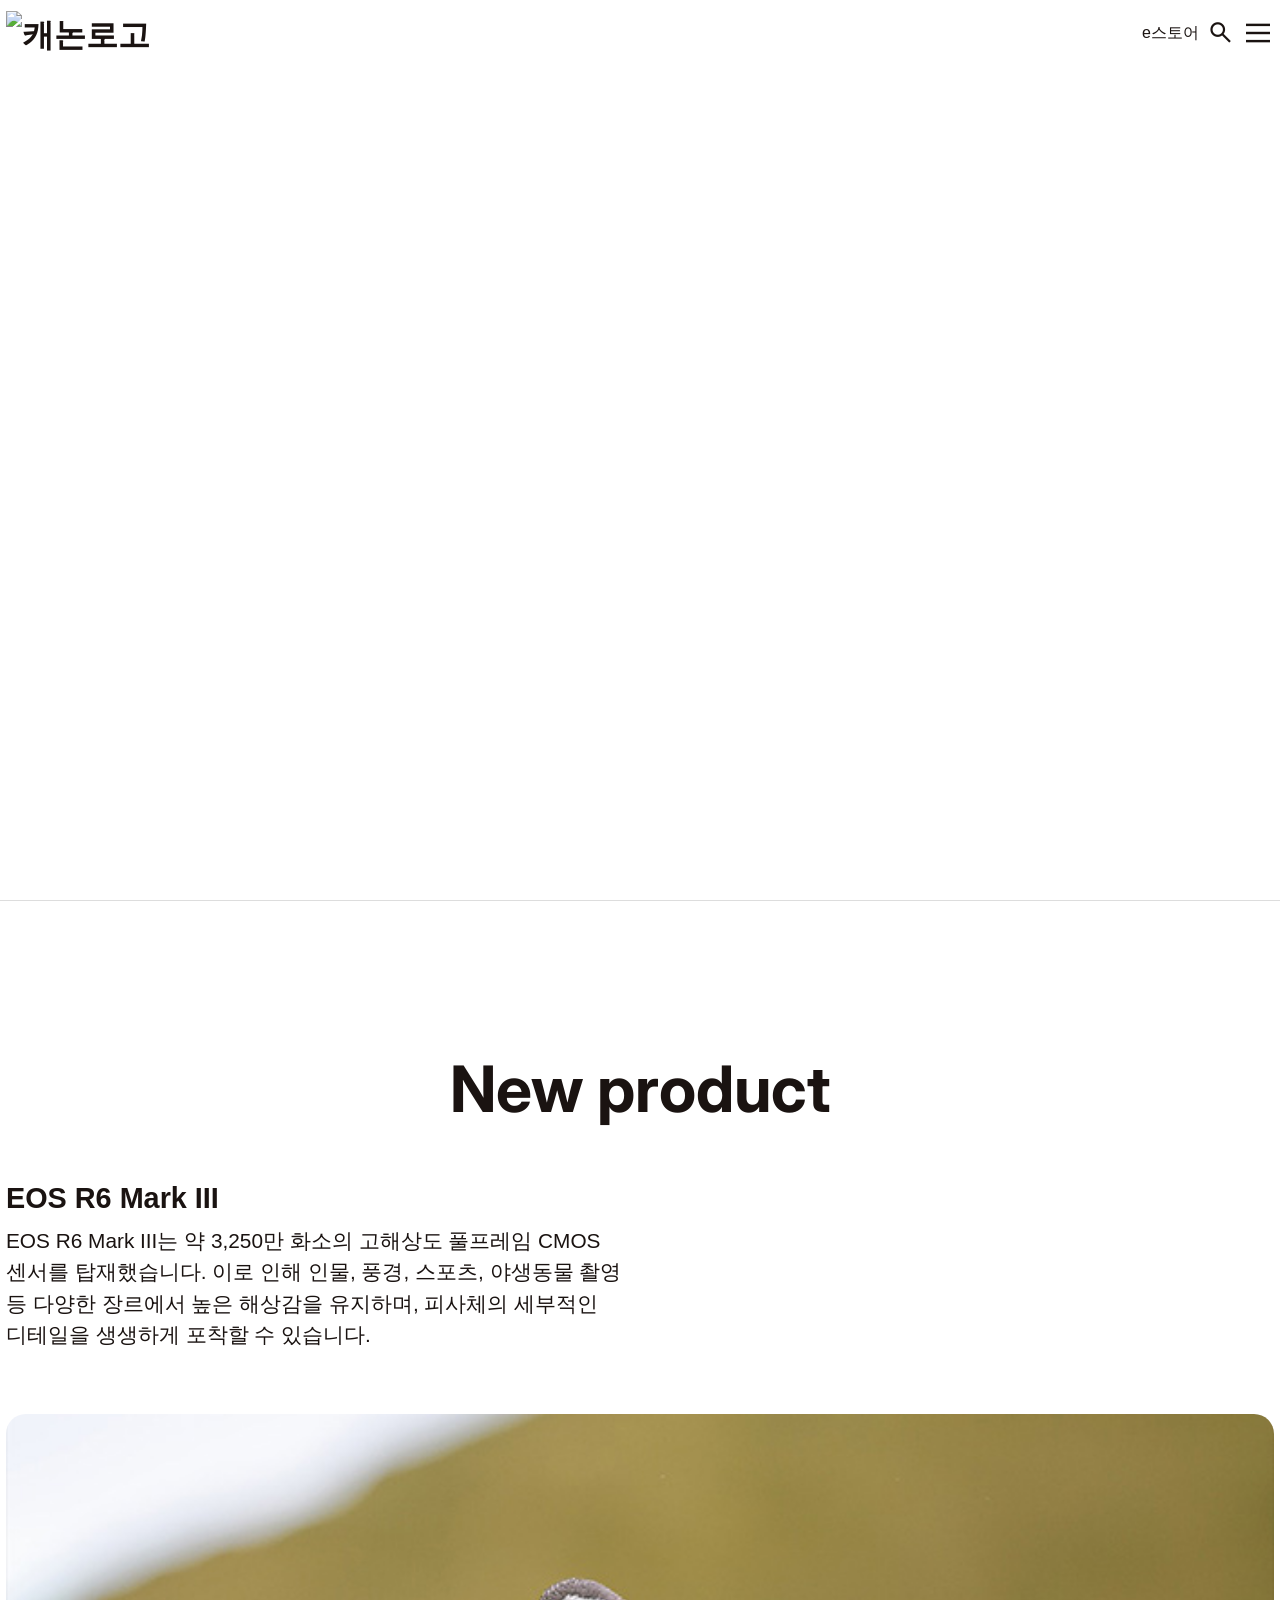
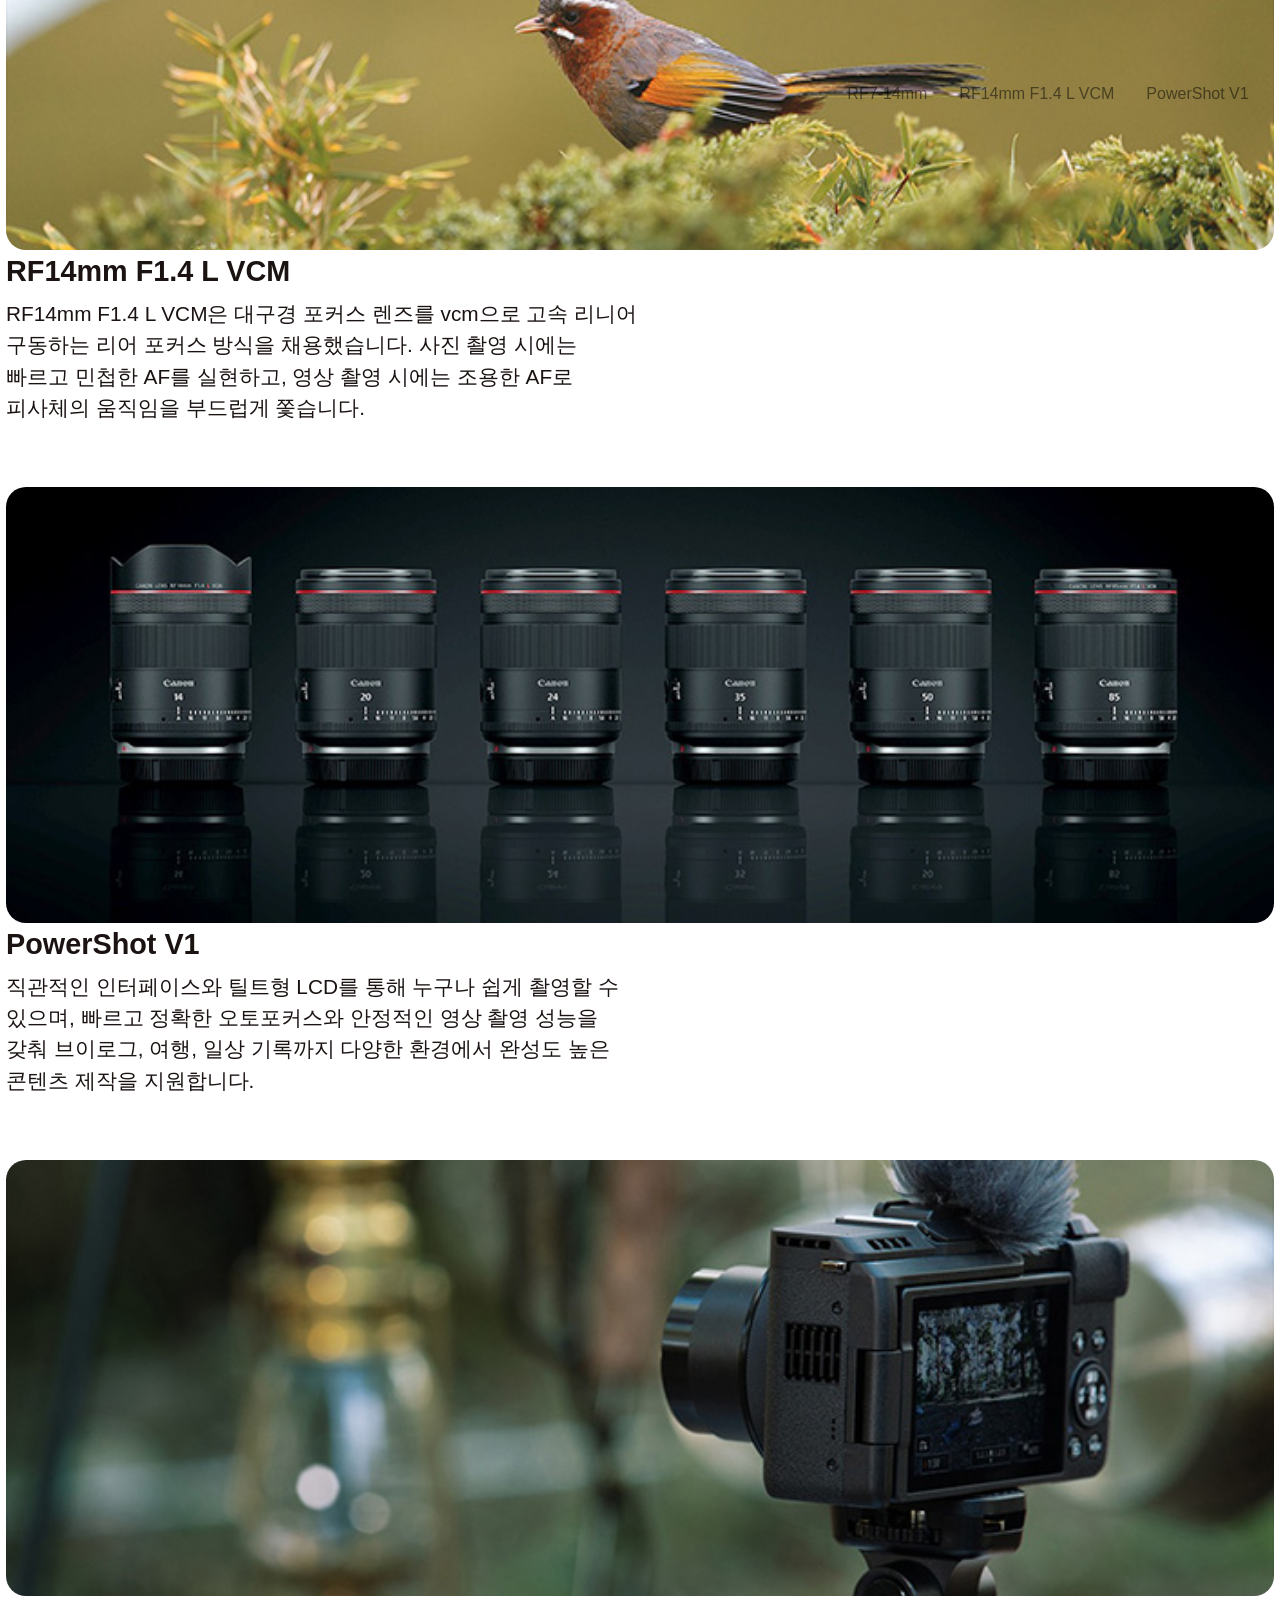
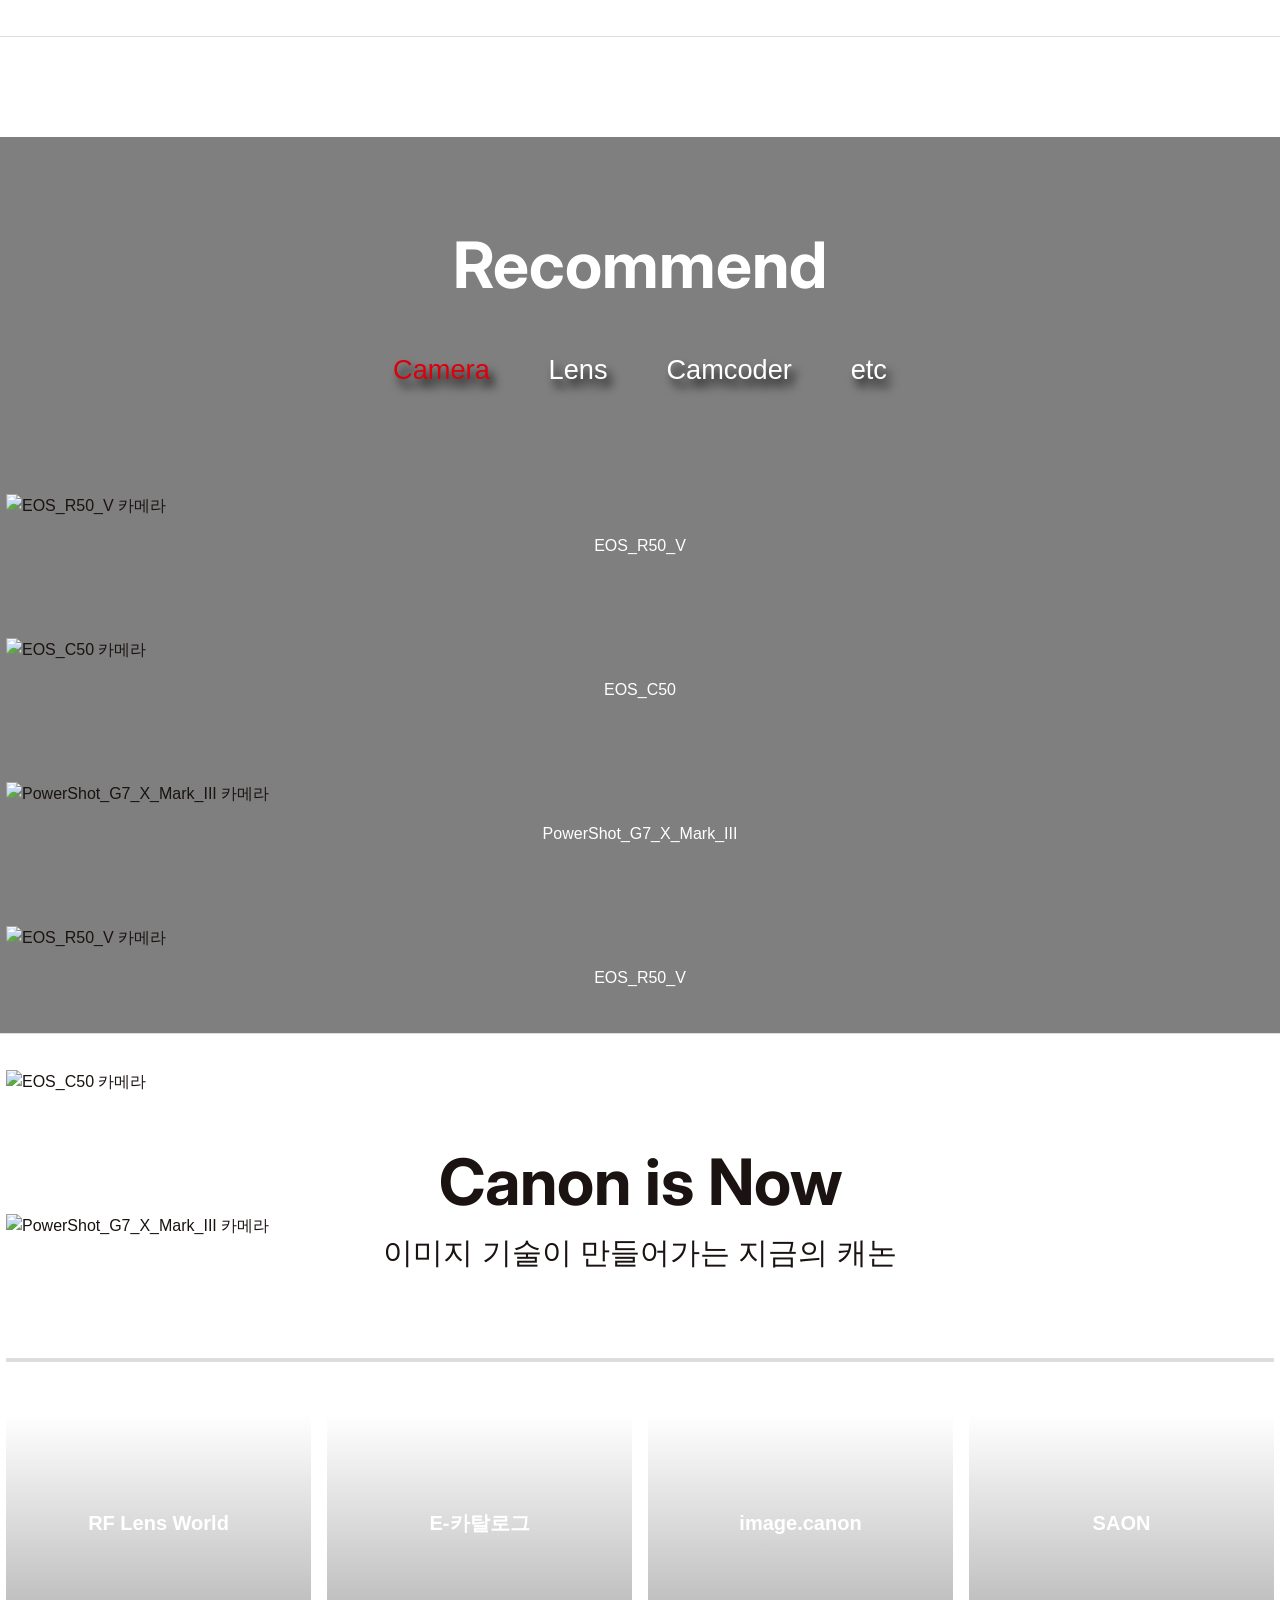
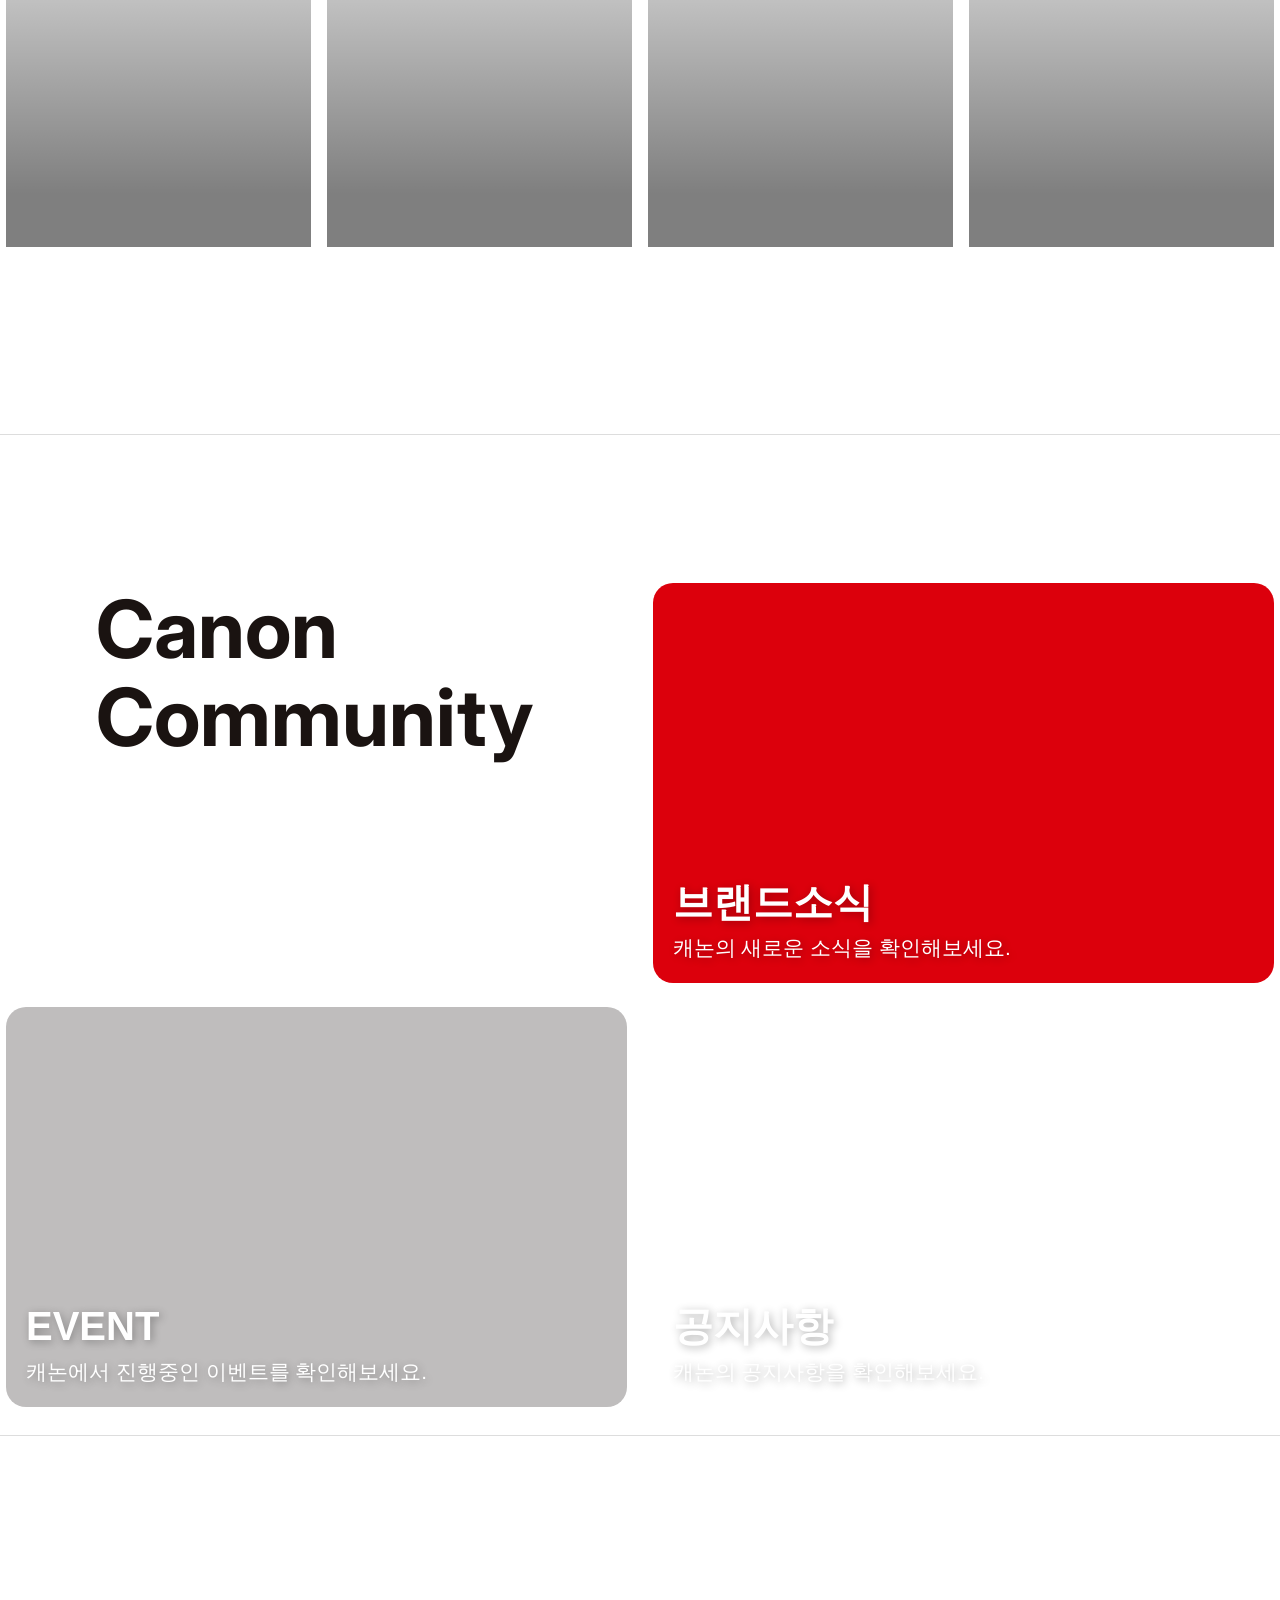
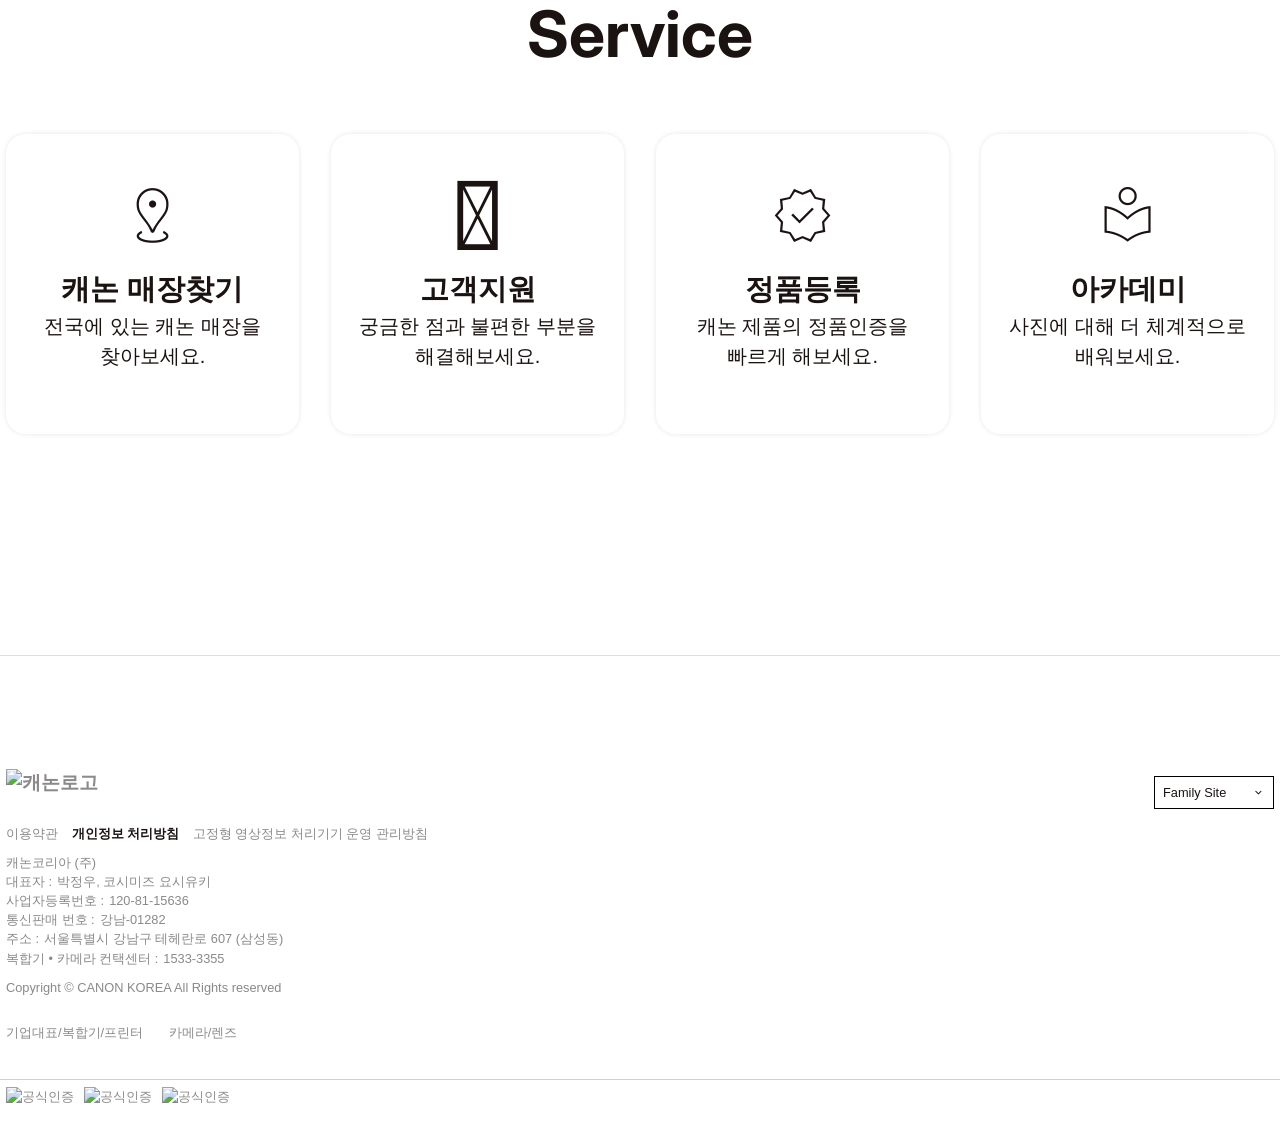
==== commit f9afa5e2: "5/28" ====
--- a/index.html
+++ b/index.html
@@ -235,7 +235,8 @@
               <div class="swiper-slide new-item-list">
                 <div>
                   <dt class="new-title">EOS R6 Mark III</dt>
-                  <dd class="new-content">EOS R6 Mark III는 약 3,250만 화소의 고해상도 풀프레임 CMOS 센서를 탑재했습니다. 이로 인해 인물, 풍경, 스포츠, 야생동물 촬영 등 다양한 장르에서 높은 해상감을 유지하며, 피사체의 세부적인 디테일을 생생하게 포착할 수 있습니다.</dd>
+                  <dd class="new-content">EOS R6 Mark III는 약 3,250만 화소의 고해상도 풀프레임 CMOS 센서를 탑재했습니다. 이로 인해 인물, 풍경, 스포츠,
+                    야생동물 촬영 등 다양한 장르에서 높은 해상감을 유지하며, 피사체의 세부적인 디테일을 생생하게 포착할 수 있습니다.</dd>
                 </div>
                 <div class="new-img">
                   <img src="images/new1.jpg" />
@@ -245,7 +246,7 @@
                 <div>
                   <dt class="new-title">RF14mm F1.4 L VCM</dt>
                   <dd class="new-content">RF14mm F1.4 L VCM은 대구경 포커스 렌즈를 vcm으로 고속 리니어 구동하는 리어 포커스 방식을 채용했습니다.
-                  사진 촬영 시에는 빠르고 민첩한 AF를 실현하고, 영상 촬영 시에는 조용한 AF로 피사체의 움직임을 부드럽게 쫓습니다.
+                    사진 촬영 시에는 빠르고 민첩한 AF를 실현하고, 영상 촬영 시에는 조용한 AF로 피사체의 움직임을 부드럽게 쫓습니다.
                   </dd>
                 </div>
                 <div class="new-img">
@@ -255,7 +256,8 @@
               <div class="swiper-slide new-item-list">
                 <div>
                   <dt class="new-title">PowerShot V1</dt>
-                  <dd class="new-content">직관적인 인터페이스와 틸트형 LCD를 통해 누구나 쉽게 촬영할 수 있으며, 빠르고 정확한 오토포커스와 안정적인 영상 촬영 성능을 갖춰 브이로그, 여행, 일상 기록까지 다양한 환경에서 완성도 높은 콘텐츠 제작을 지원합니다.</dd>
+                  <dd class="new-content">직관적인 인터페이스와 틸트형 LCD를 통해 누구나 쉽게 촬영할 수 있으며, 빠르고 정확한 오토포커스와 안정적인 영상 촬영 성능을 갖춰
+                    브이로그, 여행, 일상 기록까지 다양한 환경에서 완성도 높은 콘텐츠 제작을 지원합니다.</dd>
                 </div>
                 <div class="new-img">
                   <img src="images/new3.jpg" />
@@ -274,7 +276,7 @@
 
     <section class="main-section main-section-recommend">
       <div class="recommend-wrap wrap">
-        <h2>recommend</h2>
+        <h2>Recommend</h2>
         <div class="main-container recommend-container">
           <div class="btn-list">
             <button class="recommend-button camera active">Camera</button>
@@ -359,22 +361,24 @@
                 </a>
               </div>
             </dl>
-            <dl class="com-list event">
-              <div class="com-title">
-                <a href="#" class="com-btn">
-                  <dt>EVENT</dt>
-                  <dd>캐논에서 진행중인 이벤트를 확인해보세요.</dd>
-                </a>
-              </div>
-            </dl>
-            <dl class="com-list notice">
-              <div class="com-title">
-                <a href="#" class="com-btn">
-                  <dt>공지사항</dt>
-                  <dd>캐논의 공지사항을 확인해보세요.</dd>
-                </a>
-              </div>
-            </dl>
+            <div class="community2">
+              <dl class="com-list event">
+                <div class="com-title">
+                  <a href="#" class="com-btn">
+                    <dt>EVENT</dt>
+                    <dd>캐논에서 진행중인 이벤트를 확인해보세요.</dd>
+                  </a>
+                </div>
+              </dl>
+              <dl class="com-list notice">
+                <div class="com-title">
+                  <a href="#" class="com-btn">
+                    <dt>공지사항</dt>
+                    <dd>캐논의 공지사항을 확인해보세요.</dd>
+                  </a>
+                </div>
+              </dl>
+            </div>
           </div>
         </div>
       </div>
@@ -382,7 +386,7 @@
 
     <section class="main-section main-section-service">
       <div class="wrap service-wrap">
-        <h2>service</h2>
+        <h2>Service</h2>
         <div class="main-container service-container">
           <ul class="service-list">
             <li class="service-item search">
--- a/css/common.css
+++ b/css/common.css
@@ -35,7 +35,6 @@
   font-family: var(--primary-font);
   color: #1A1311;
   line-height: 1.5;
-  background-color: #f8f8f8;
   word-break: keep-all;
 }
 
@@ -127,6 +126,10 @@
 .point,
 .point a {
   color: var(--point-color);
+}
+
+.h2 {
+  font-size: 48px;
 }
 
 /* 헤더 */
--- a/css/main.css
+++ b/css/main.css
@@ -333,7 +333,7 @@
   padding-top: 1em;
 }
 
-.community {
+.community, .community2 {
   height: 100%;
   width: 100%;
 }
@@ -344,7 +344,7 @@
   height: calc(100% / 3);
   background-position: top center;
   background-repeat: no-repeat;
-  background-size: cover;
+  background-size: 120%;
 }
 .com-list::before {
   /* background: linear-gradient(to bottom, rgba(0,0,0,0.2) 10%, rgba(0,0,0,0) 50%); */
@@ -358,6 +358,8 @@
 
 .brand {
   background-image: url("../images/brand_img1.jpg");
+    transition: 0.5s;
+
 }
 
 .event {
@@ -367,24 +369,13 @@
 .notice {
   background-image: url("../images/support_img1.jpg");
   background-position: bottom center;
+    transition: 0.5s;
+
 }
 
 .com-title {
   height: 100%;
-  /* display: flex;
-  flex-direction: column;
-  justify-content: center;
-  margin: auto; */
-}
-
-.com-title:before {
-  display: none;
-  content: '\e98e';
-  font-family: var(--google-icon);
-  font-size: 50px;
-  font-weight: 200;
-  text-align: left;
-  /* opacity: 0; */
+
 }
 
 .com-title li {}
@@ -431,32 +422,26 @@
 
 .service-item {
   position: relative;
-  padding: 10px 0;
-  border-bottom: 1px solid #000;
+    border-radius: 10px;
+    box-shadow: 0 0 5px rgba(0, 0, 0, 0.1);
+    transition: 0.5s;
+    margin-bottom: 1em;
 }
 
 .service-item a {
-  display: block;
-  transition: 0.3s;
 }
 
 .service-item a:hover {}
 
-.service-item a:after {
-  /* 애니메이션 라인 */
-  position: absolute;
-  top: 92px;
-  content: '';
-  border-bottom: 2px solid var(--point-color);
-  width: 0;
-  transition: 0.3s;
-}
 
 .service-item:hover a:after {
   width: 100%;
 }
 
-
+  .service-item:hover {
+transform: scale(1.02);
+transition: 0.3s;
+  }
 
 .service-item ul {
   display: flex;
@@ -472,6 +457,9 @@
   font-size: 2.5em;
   font-weight: 200;
 }
+  .service-item a:hover ul {
+  color: var(--point-color);
+}
 
 .search a ul:before {
   content: '\f6ea';
@@ -496,7 +484,6 @@
 .service-contents {
   font-size: 0.8em;
   font-weight: normal;
-  padding-top: 3px;
 }
 
 .search,
--- a/css/main_rwd.css
+++ b/css/main_rwd.css
@@ -11,9 +11,7 @@
     margin: 0 auto;
   }
 
-  .service-item a:hover ul {
-  color: var(--point-color);
-}
+
 }
 
 /* 2. tb~ */
@@ -130,11 +128,17 @@
     font-size: 1em;
   }
 
+  /* 커뮤니티 영역 */
+  .com-list {
+
+  background-size: 100%;
+
+}
+
 
   /* 서비스 영역 */
   
   .service-container{
-  /* height: 50vh; */
   padding-top: 2em;
 }
 
@@ -151,7 +155,6 @@
   .service-item {
     width: 45%;
     padding: 10px 0 30px;
-    /* height: 300px; */
     border-bottom: none;
     border-radius: 20px;
     box-shadow: 0 0 5px rgba(0, 0, 0, 0.1);
@@ -240,7 +243,7 @@
   }
 
   .hero-video {
-
+object-fit: cover;
 
   }
 
@@ -358,7 +361,6 @@
   }
 
   .item>ul {
-    /* display: none; */
     font-size: 20px;
   }
 
@@ -383,12 +385,15 @@
 
   /* 커뮤니티 영역 */
   .community-wrap {
-    height: 700px;
+    position: relative;
+    display: flex;
     padding-top: 2em;
-    background-color: rgba(220, 0, 12, 0.4);
   }
 
   .community-wrap>h2 {
+    position: absolute;
+    top: 0;
+    left:96px;
     padding: 50px 0;
     font-size: 80px;
     text-align: left;
@@ -398,22 +403,30 @@
 
   .community-container {
     height: auto;
+    width: 100%;
   }
 
   .community {
     display: flex;
+    flex-direction: column;
+    align-items: flex-end;
     gap: 1.5em;
-    justify-content: flex-end;
-    height: 300px;
-  }
-
+  }
+  .community2 {
+    display: flex;
+    justify-content: space-between;
+    height: auto;
+  }
+  
   .com-list {
     position: relative;
-    height: 100%;
-    max-width: 350px;
-    flex: 1;
-  }
-
+    height: 400px;
+    width: 49%;
+    border-radius: 20px;
+    overflow: hidden;
+    transition: 0.5s;
+  }
+  
   .com-list:before {
     content: '';
     position: absolute;
@@ -421,62 +434,85 @@
     top: 0;
     width: 100%;
     height: 100%;
-    background-color: #fff;
-  }
-
-  .com-title:hover dd {
-    display: block;
-  }
-
+    transition: 0.5s;
+    opacity: 1;
+  }
+  
+  .brand:before {    
+    background-color: var(--point-color);
+
+  }
+  .event:before {    
+    background-color: #bfbdbd;
+  }
+  .com-list:hover {
+    background-size: 105%;
+    transition: 0.5s;
+  }
+  .com-list:hover:before {
+    content: '';
+    opacity: 0;
+    transition: 0.5s;
+  }
   .com-btn {
     position: relative;
     display: flex;
     flex-direction: column;
-    gap: 1em;
+    align-items: flex-start;
+    justify-content: flex-end;
     padding: 20px;
     text-align: center;
-    color: var(--primary-color);
-    text-shadow: none;
-  }
-
-  .com-btn:before {
-    position: relative;
-    display: block;
-    content: '\e98e';
-    font-family: var(--google-icon);
-    font-size: 50px;
-    font-weight: 200;
-    text-align: left;
-    z-index: 3;
+    /* color: var(--primary-color); */
+  text-shadow: 2px 2px 8px rgba(0, 0, 0, 0.3);
+
   }
 
   .com-btn dt {
-    font-size: 1.5em;
+    font-size: 2.5em;
     font-weight: 700;
   }
 
   .com-btn dd {
-    display: none;
+    font-size: 1.3em;
+    /* display: none; */
     word-break: keep-all;
   }
 
   /* 서비스영역 */
-  .service-item a ul:before {
-    font-size: 5em;
-    height: inherit;
-
-  }
-
   .service-list {
 
-  justify-content: space-between;
-
-  }
-
-}
+flex-wrap: nowrap;
+
+  }
+
+.service-item {
+  width: 25%;
+  height: 300px;
+  padding: 30px 20px;
+
+}
+  .service-item ul {
+  font-size: 1.8em;
+  }
+  .service-contents {
+
+    font-size: 20px;
+
+  }
+
+
+}
+/* 5. pc 1600px부터~ */
+@media screen and (min-width: 1600px) {
+  
+
+}
+
 
 /* 5. laptop 1921~ */
-@media screen and (min-width: 1921px) {}
+@media screen and (min-width: 1921px) {
+
+}
 
 
 @keyframes product-page {
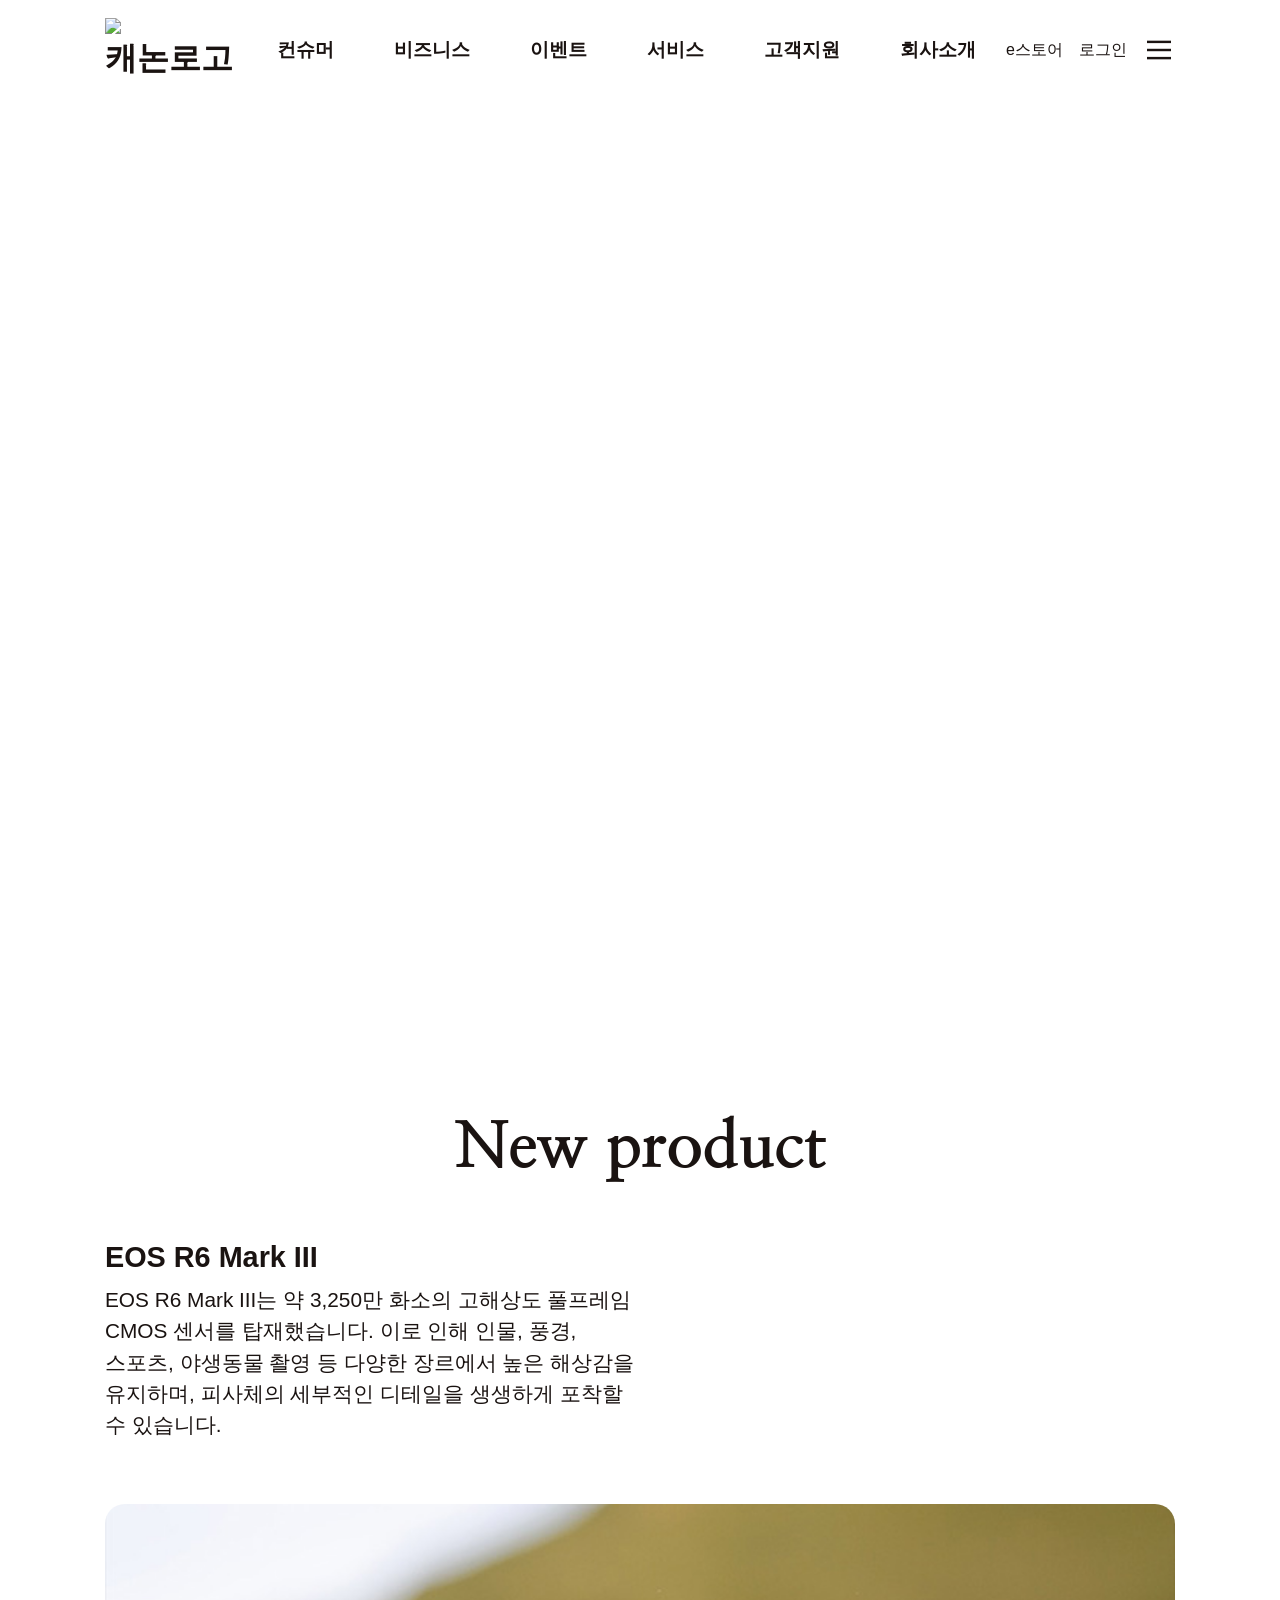
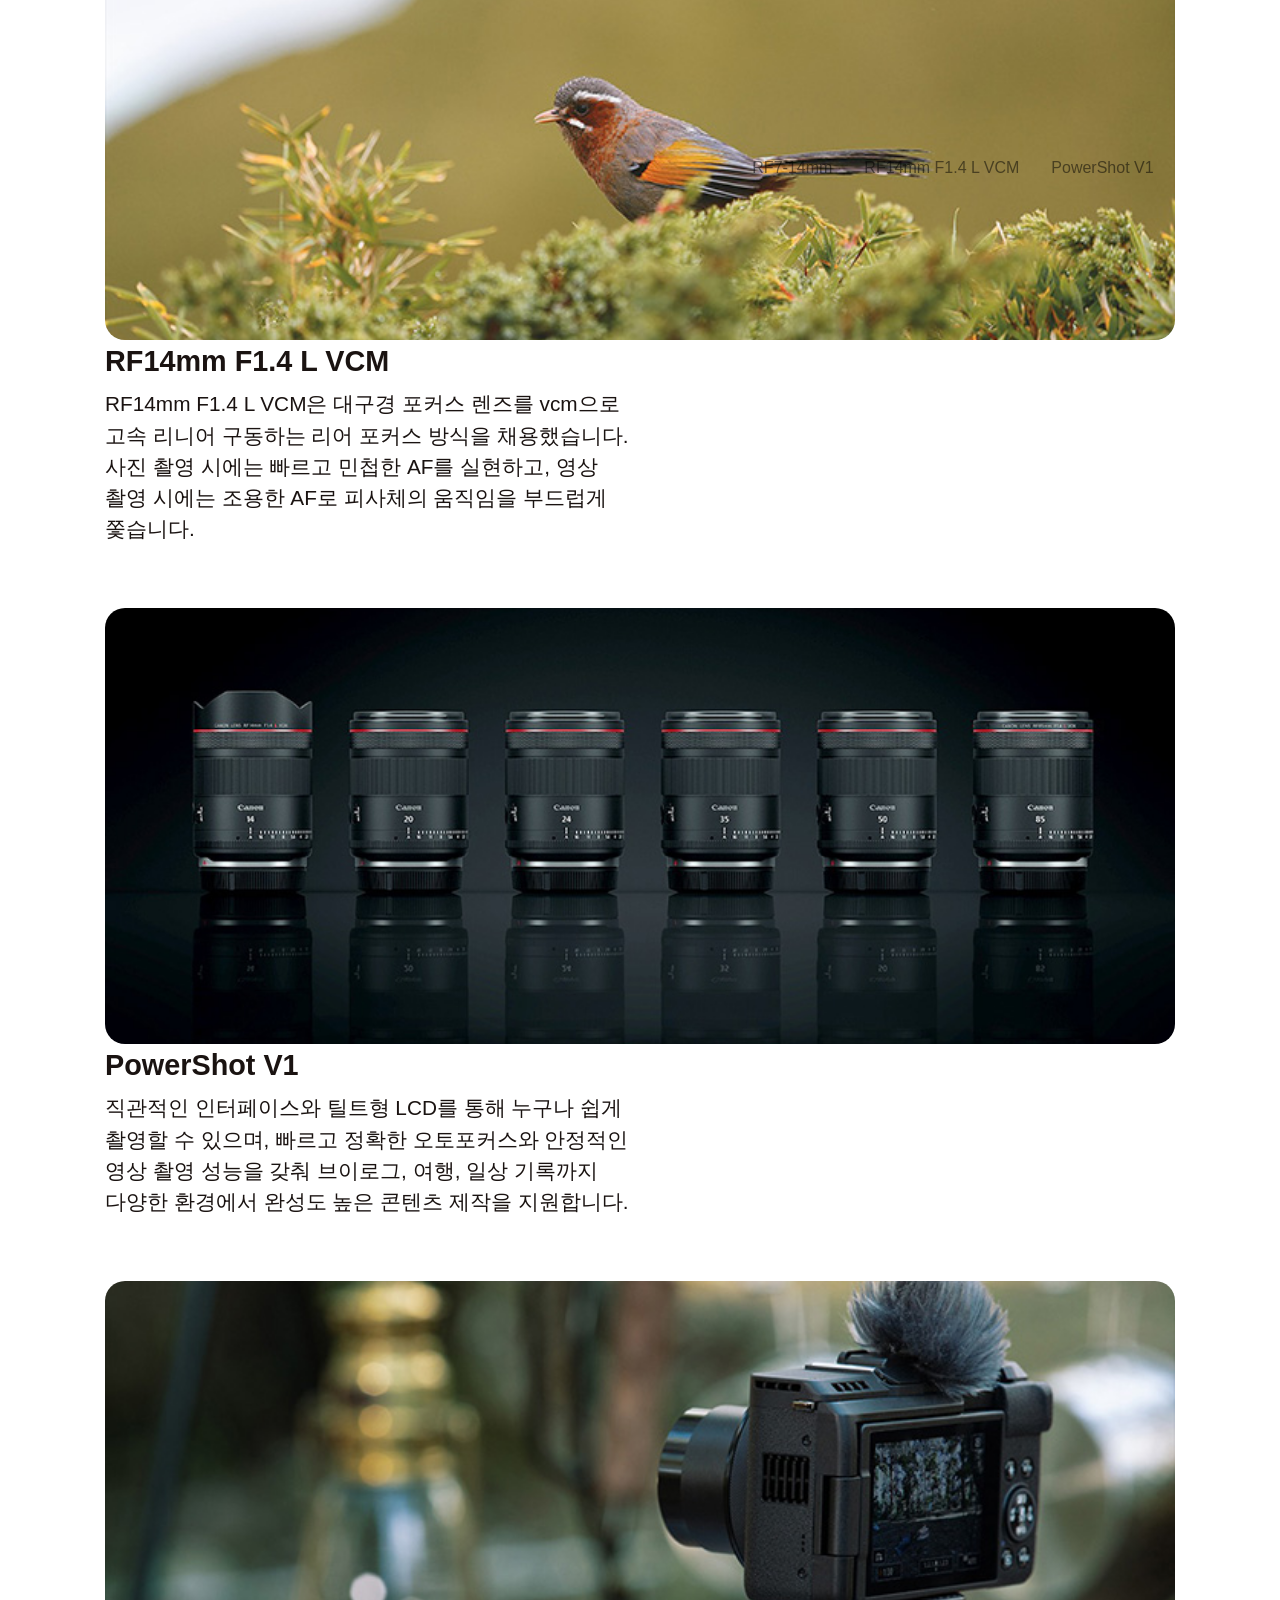
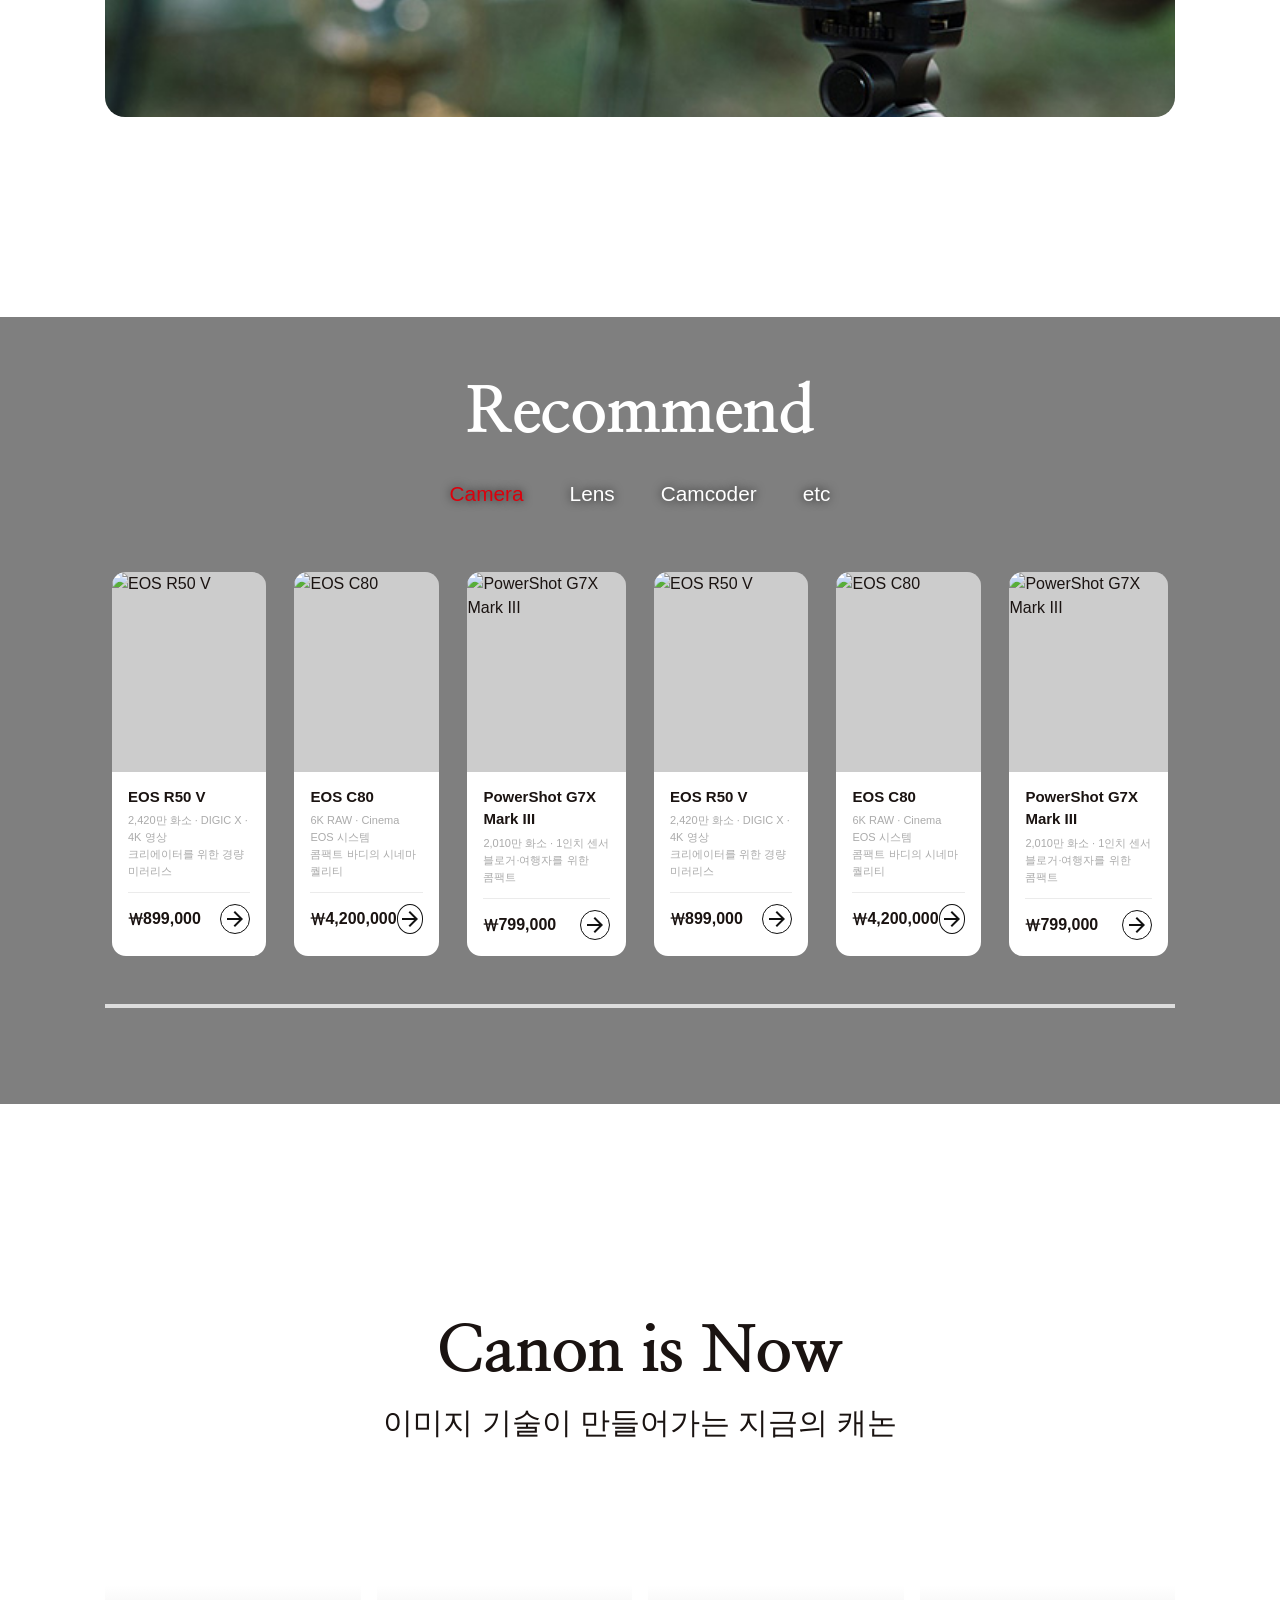
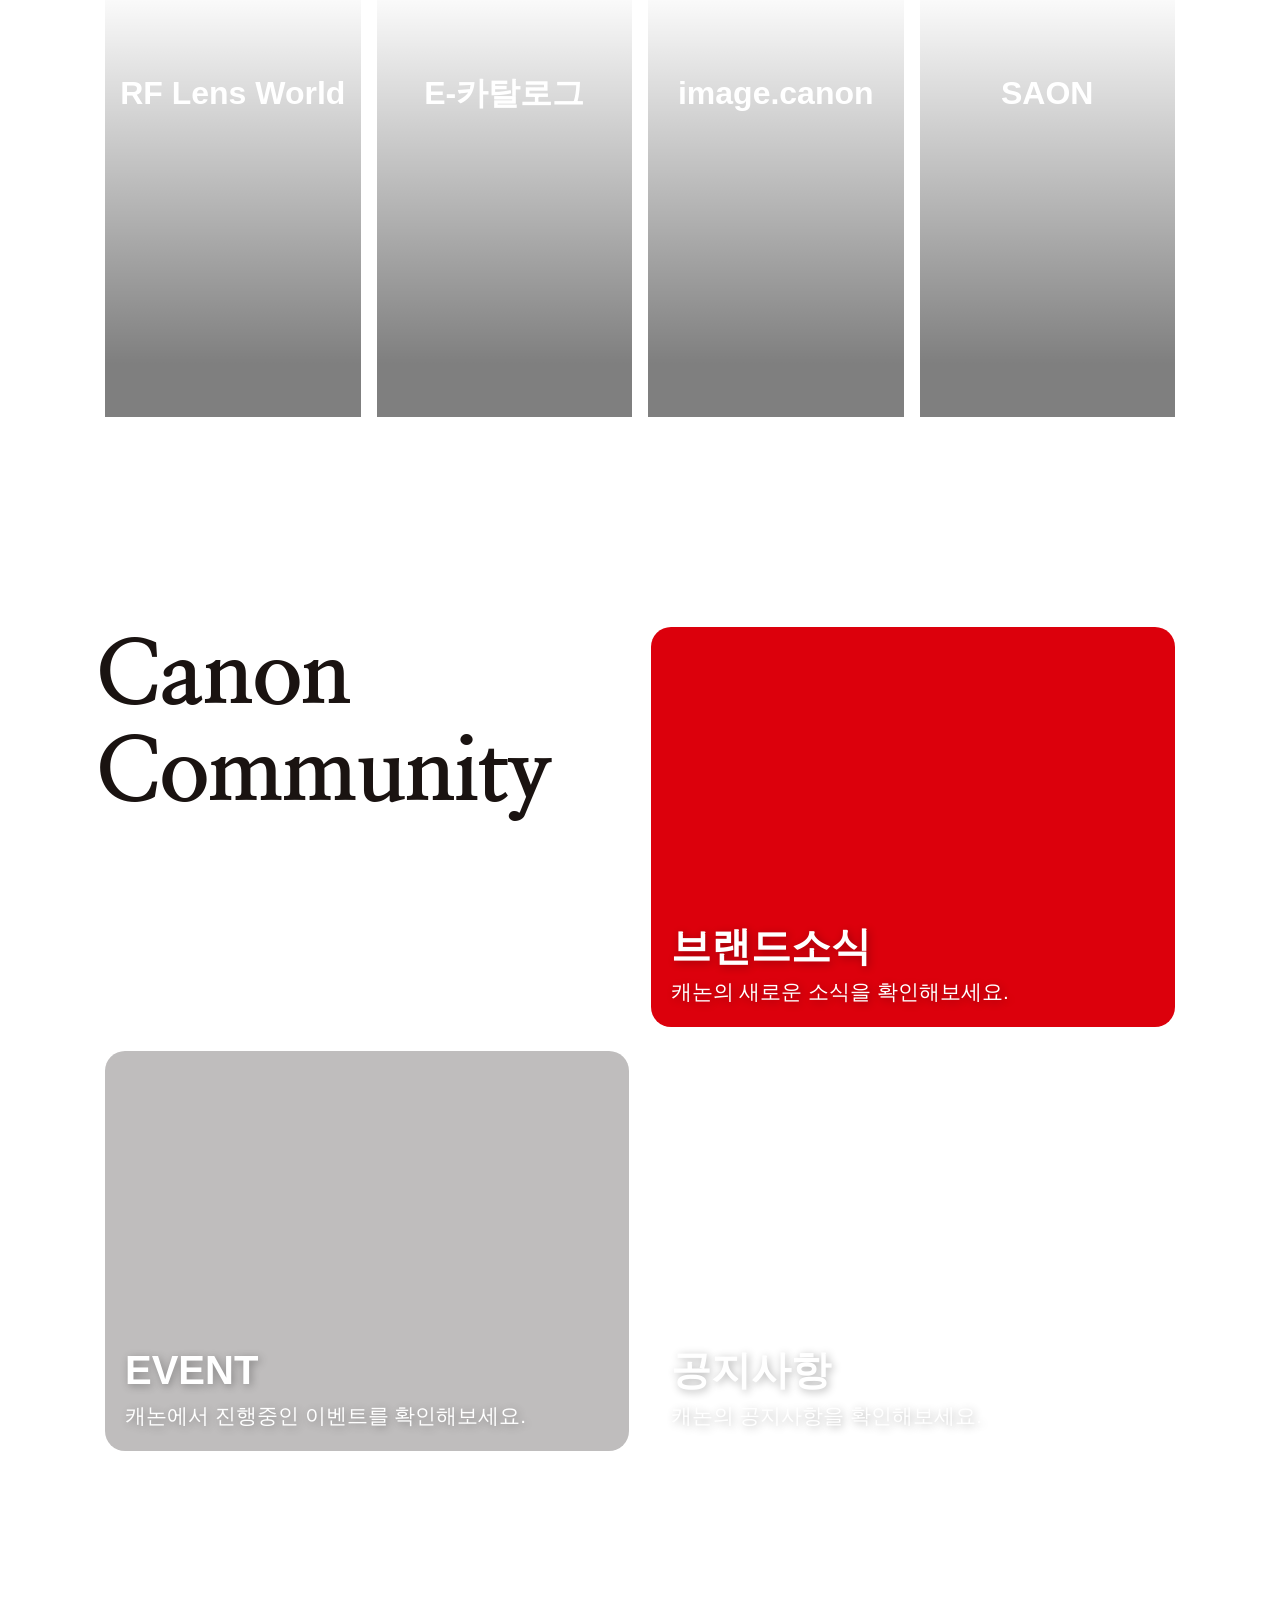
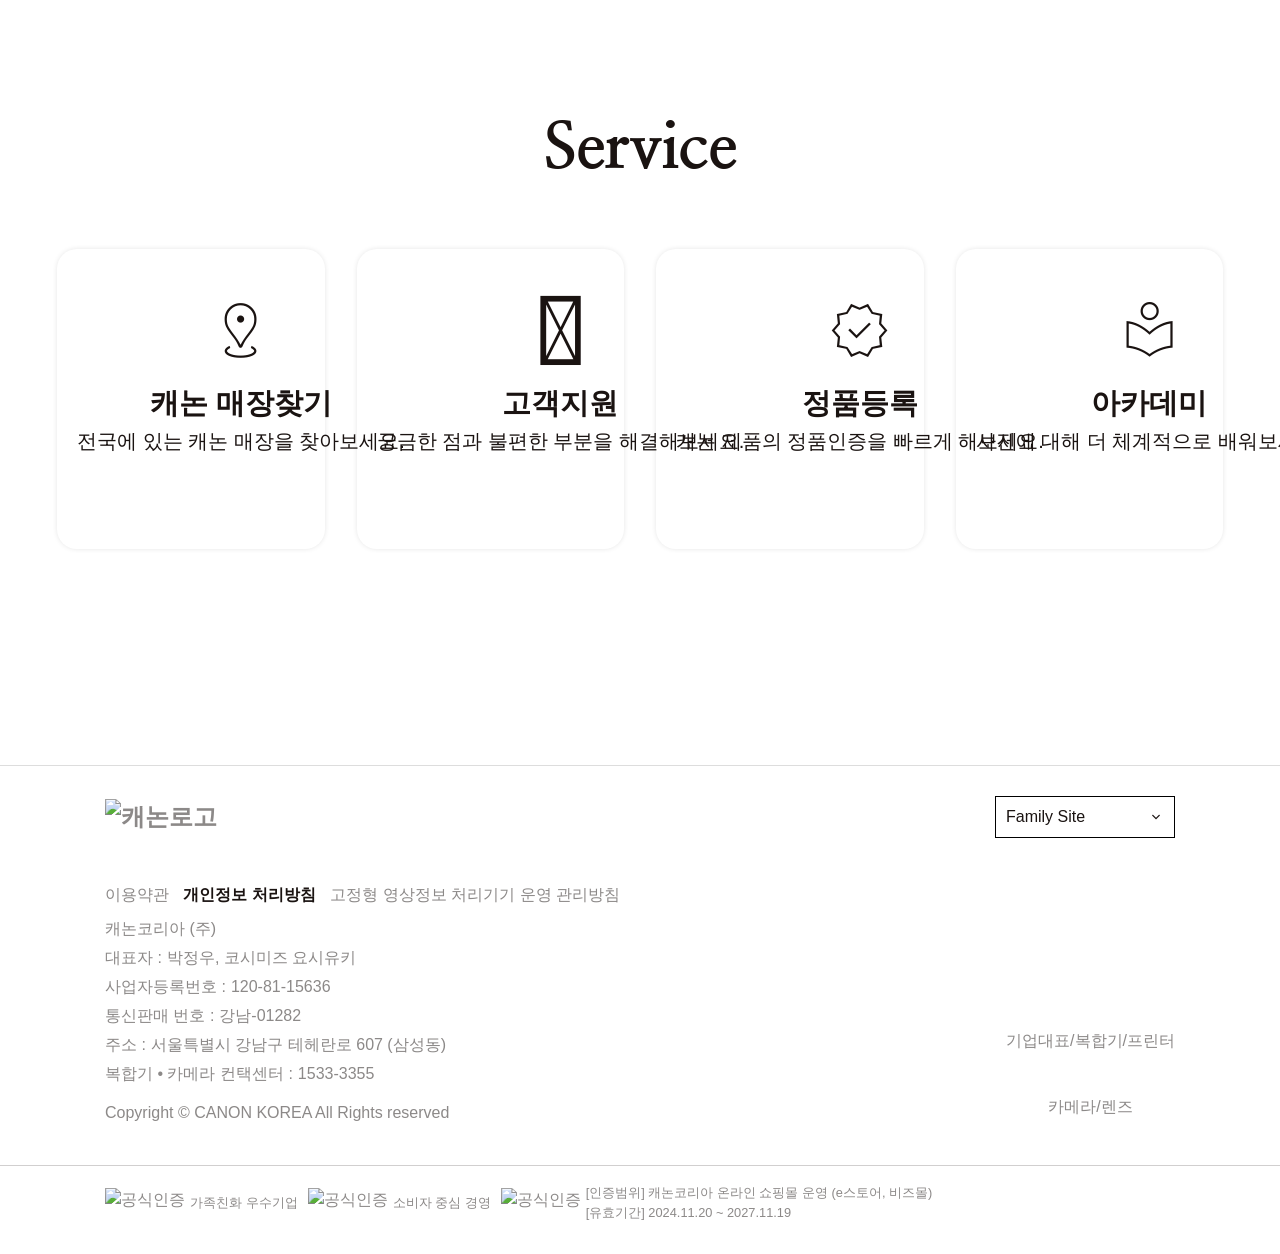
==== commit 03bee24d: "6/17 코드 정리" ====
--- a/index.html
+++ b/index.html
@@ -13,6 +13,7 @@
   <link rel="stylesheet" href="css/common_rwd.css">
   <link rel="stylesheet" href="css/main.css">
   <link rel="stylesheet" href="css/main_rwd.css">
+  <link rel="icon" href="/images/logo-wh.svg" type="image/svg">
   <script src="https://ajax.googleapis.com/ajax/libs/jquery/3.7.1/jquery.min.js"></script>
   <script src="js/jquery-ui.min.js"></script>
   <script src="js/lenis.min.js"></script>
@@ -23,6 +24,7 @@
 </head>
 
 <body>
+  <!-- 헤더 -->
   <header id="canon-hd">
     <div class="hd-container wrap">
       <h1 class="logo"><a href="index.html"><img src="images/logo.svg" alt="캐논로고"></a></h1>
@@ -65,7 +67,7 @@
             </div>
           </li>
           <li class="depth1">
-            <a href="#">비즈니스</a>
+            <a href="loading.html">비즈니스</a>
             <div class="depth2-container wrap sub2">
               <ul class="depth2">
                 <li><a href="#">비즈니스 제품</a>
@@ -111,7 +113,7 @@
             </div>
           </li>
           <li class="depth1">
-            <a href="#">이벤트</a>
+            <a href="loading.html">이벤트</a>
             <div class="depth2-container wrap sub3">
               <ul class="depth2">
                 <li><a href="#"><span class="gnb-line">진행 중인 이벤트</span></a></li>
@@ -121,7 +123,7 @@
             </div>
           </li>
           <li class="depth1">
-            <a href="#">서비스</a>
+            <a href="loading.html">서비스</a>
             <div class="depth2-container wrap sub4">
               <ul class="depth2">
                 <li><a href="#"><span class="gnb-line">매장 안내</span></a></li>
@@ -149,7 +151,7 @@
             </div>
           </li>
           <li class="depth1">
-            <a href="#">고객지원</a>
+            <a href="loading.html">고객지원</a>
             <div class="depth2-container wrap sub5">
               <ul class="depth2">
                 <li><a href="#"><span class="gnb-line">정품사용 캠페인</span></a></li>
@@ -217,6 +219,7 @@
   </header>
 
   <div id="canon-main">
+    <!-- 히어로 -->
     <section class="main-section main-section-hero">
       <div class="hero-wrap">
         <h2 class="blind">비주얼 영역</h2>
@@ -226,6 +229,7 @@
       </div>
     </section>
 
+    <!-- 신제품 -->
     <section class="main-section main-section-new">
       <div class="new-wrap wrap">
         <h2>New product</h2>
@@ -274,6 +278,7 @@
       </div>
     </section>
 
+    <!-- 추천 -->
     <section class="main-section main-section-recommend">
       <div class="recommend-wrap wrap">
         <h2>Recommend</h2>
@@ -285,6 +290,106 @@
             <button class="recommend-button etc">etc</button>
           </div>
           <div class="recommend-item">
+
+            <div class="rec-card">
+              <div class="rec-card-img">
+                <img src="images/EOS_R50_V.png" alt="EOS R50 V">
+              </div>
+              <div class="rec-card-body">
+                <p class="rec-card-name">EOS R50 V</p>
+                <p class="rec-card-spec">2,420만 화소 · DIGIC X · 4K 영상<br>크리에이터를 위한 경량 미러리스</p>
+                <div class="rec-card-footer">
+                  <span class="rec-card-price">₩899,000</span>
+                  <a href="#" class="rec-card-btn">
+                    <span class="material-symbols-outlined">arrow_forward</span>
+                  </a>
+                </div>
+              </div>
+            </div>
+
+            <div class="rec-card">
+              <div class="rec-card-img">
+                <img src="images/EOS_C50.png" alt="EOS C80">
+              </div>
+              <div class="rec-card-body">
+                <p class="rec-card-name">EOS C80</p>
+                <p class="rec-card-spec">6K RAW · Cinema EOS 시스템<br>콤팩트 바디의 시네마 퀄리티</p>
+                <div class="rec-card-footer">
+                  <span class="rec-card-price">₩4,200,000 </span>
+                  <a href="#" class="rec-card-btn">
+                    <span class="material-symbols-outlined">arrow_forward</span>
+                  </a>
+                </div>
+              </div>
+            </div>
+
+            <div class="rec-card">
+              <div class="rec-card-img">
+                <img src="images/PowerShot_G7_X_Mark_III.png" alt="PowerShot G7X Mark III">
+              </div>
+              <div class="rec-card-body">
+                <p class="rec-card-name">PowerShot G7X Mark III</p>
+                <p class="rec-card-spec">2,010만 화소 · 1인치 센서<br>블로거·여행자를 위한 콤팩트</p>
+                <div class="rec-card-footer">
+                  <span class="rec-card-price">₩799,000 </span>
+                  <a href="#" class="rec-card-btn">
+                    <span class="material-symbols-outlined">arrow_forward</span>
+                  </a>
+                </div>
+              </div>
+            </div>
+            
+            <div class="rec-card">
+              <div class="rec-card-img">
+                <img src="images/EOS_R50_V.png" alt="EOS R50 V">
+              </div>
+              <div class="rec-card-body">
+                <p class="rec-card-name">EOS R50 V</p>
+                <p class="rec-card-spec">2,420만 화소 · DIGIC X · 4K 영상<br>크리에이터를 위한 경량 미러리스</p>
+                <div class="rec-card-footer">
+                  <span class="rec-card-price">₩899,000 </span>
+                  <a href="#" class="rec-card-btn">
+                    <span class="material-symbols-outlined">arrow_forward</span>
+                  </a>
+                </div>
+              </div>
+            </div>
+
+            <div class="rec-card">
+              <div class="rec-card-img">
+                <img src="images/EOS_C50.png" alt="EOS C80">
+              </div>
+              <div class="rec-card-body">
+                <p class="rec-card-name">EOS C80</p>
+                <p class="rec-card-spec">6K RAW · Cinema EOS 시스템<br>콤팩트 바디의 시네마 퀄리티</p>
+                <div class="rec-card-footer">
+                  <span class="rec-card-price">₩4,200,000 </span>
+                  <a href="#" class="rec-card-btn">
+                    <span class="material-symbols-outlined">arrow_forward</span>
+                  </a>
+                </div>
+              </div>
+            </div>
+
+            <div class="rec-card">
+              <div class="rec-card-img">
+                <img src="images/PowerShot_G7_X_Mark_III.png" alt="PowerShot G7X Mark III">
+              </div>
+              <div class="rec-card-body">
+                <p class="rec-card-name">PowerShot G7X Mark III</p>
+                <p class="rec-card-spec">2,010만 화소 · 1인치 센서<br>블로거·여행자를 위한 콤팩트</p>
+                <div class="rec-card-footer">
+                  <span class="rec-card-price">₩799,000 </span>
+                  <a href="#" class="rec-card-btn">
+                    <span class="material-symbols-outlined">arrow_forward</span>
+                  </a>
+                </div>
+              </div>
+            </div>
+
+
+          </div>
+          <!-- <div class="recommend-item">
             <div><a href="#" class="item-link"><img src="images/EOS_R50_V.png"
                   alt="EOS_R50_V 카메라"><span>EOS_R50_V</span></a></div>
             <div><a href="#" class="item-link"><img src="images/EOS_C50.png" alt="EOS_C50 카메라"><span>EOS_C50</span></a>
@@ -297,7 +402,7 @@
             </div>
             <div><a href="#" class="item-link"><img src="images/PowerShot_G7_X_Mark_III.png"
                   alt="PowerShot_G7_X_Mark_III 카메라"><span>PowerShot_G7_X_Mark_III</span></a></div>
-          </div>
+          </div> -->
           <div class="progress-bar">
             <div class="progress"></div>
           </div>
@@ -305,6 +410,7 @@
       </div>
     </section>
 
+    <!-- 브랜드 -->
     <section class="main-section main-section-etc">
       <div class="wrap etc-wrap">
         <div class="etc-title">
@@ -348,6 +454,7 @@
       </div>
     </section>
 
+    <!-- 커뮤니티 -->
     <section class="main-section main-section-community">
       <div class="community-wrap wrap">
         <h2>Canon Community</h2>
@@ -384,6 +491,7 @@
       </div>
     </section>
 
+    <!-- 서비스 -->
     <section class="main-section main-section-service">
       <div class="wrap service-wrap">
         <h2>Service</h2>
@@ -423,6 +531,7 @@
     </section>
   </div> <!-- main -->
 
+  <!-- 푸터 -->
   <footer id="canon-ft">
     <div class="ft-container wrap">
       <h1 class="blind">회사정보</h1>
@@ -511,7 +620,7 @@
           <a href="#">컨슈머</a>
           <div class="mo-depth2-wrap">
             <ul class="mo-depth2">
-              <li><a href="#">컨슈머 제품</a>
+              <li><a href="product.html">컨슈머 제품</a>
                 <ul class="mo-depth3">
                   <li><a href="#">렌즈교환카메라</a></li>
                   <li><a href="#">렌즈</a></li>
@@ -549,7 +658,7 @@
           </div>
         </li>
         <li class="mo-depth1">
-          <a href="#">비즈니스</a>
+          <a href="loading.html">비즈니스</a>
           <div class="mo-depth2-wrap">
             <ul class="mo-depth2">
               <li><a href="#">비즈니스 제품</a>
@@ -599,7 +708,7 @@
           </div>
         </li>
         <li class="mo-depth1">
-          <a href="#">이벤트</a>
+          <a href="loading.html">이벤트</a>
           <div class="mo-depth2-wrap">
             <ul class="mo-depth2">
               <li><a href="#">진행 중인 이벤트</a></li>
@@ -609,7 +718,7 @@
           </div>
         </li>
         <li class="mo-depth1">
-          <a href="#">서비스</a>
+          <a href="loading.html">서비스</a>
           <div class="mo-depth2-wrap">
             <ul class="mo-depth2">
               <li><a href="#">매장 안내</a></li>
@@ -637,7 +746,7 @@
           </div>
         </li>
         <li class="mo-depth1">
-          <a href="#">고객지원</a>
+          <a href="loading.html">고객지원</a>
           <div class="mo-depth2-wrap">
             <ul class="mo-depth2">
               <li>
--- a/css/common.css
+++ b/css/common.css
@@ -3,8 +3,8 @@
 
 /* 리셋 */
 :root {
-  --primary-font: 'Roboto', 'Pretendard Variable', sans-serif;
-  --secondary-font: 'Inter', sans-serif;
+  --primary-font: 'Pretendard Variable', sans-serif;
+  --secondary-font: 'Roboto', sans-serif;
   --serif-font: 'Nanum Myeongjo', serif;
   --primary-color: #1A1311;
   --point-color: #dc000c;
@@ -30,7 +30,6 @@
 }
 
 body {
-  /* 배경색, 글자(색생, 글꼴, 사이즈, 줄간격) */
   font-size: 16px;
   font-family: var(--primary-font);
   color: #1A1311;
@@ -39,7 +38,6 @@
 }
 
 body.fixed {
-  /* 문서를 덮는 모달창이 등장했을 때 아래쪽 문서의 내용이 스크롤 되면 안 됨 */
   overflow: hidden;
   position: fixed;
 }
@@ -63,7 +61,6 @@
 table {
   width: 100%;
   border-collapse: collapse;
-  /* 테이블 내 보더가 이중으로 생기는 것을 막음 */
 }
 
 input,
@@ -83,8 +80,7 @@
 
 /* 공용클래스 */
 .wrap {
-  max-width: 1900px;
-  /* pc 때문에 넣어놓은 것*/
+  /* max-width: 1920px; */
   padding: 0 6px;
   margin: 0 auto;
 }
@@ -95,18 +91,9 @@
 }
 
 .clearfix:after {
-  /* 
-  1. 가로 나열을 float을 이용해 하는 경우 부모의 높이가 '0' 
-  :after를 생성해서 끄트머리에 배치
-  */
   content: '';
   display: block;
   clear: both;
-  /* 양 쪽 다 비우라는 문법(아무것도 없는 빈줄에 생성하라는 의미) */
-  /* 
-  2. float으로 가로 나열한 자식을 가지고 있는 부모 영역에 overflow:auto를 설계하면 높이 문제를 해결(일부 IE는 안됨)
-  clearfix 필요 없음
-  */
 }
 
 .google-icon {
@@ -151,13 +138,12 @@
 }
 
 .logo {
-  /* max-width: 25%; */
 }
 
 .logo a {}
 
 .logo img {
-  width: 100%;
+  width: 100px;
 }
 
 #canon-gnb {
@@ -200,6 +186,7 @@
   display: none;
   position: absolute;
   left: 0;
+  right: 0;
   top: 99%;
   width: 100%;
   background-color: #fff;
@@ -224,7 +211,7 @@
 
 .depth2>li>a {
   display: block;
-  width: 150px;
+  width: 180px;
   font-size: 1.2em;
   font-weight: 600;
 }
@@ -296,7 +283,10 @@
 
 
 /* 푸터 */
-#canon-ft {}
+#canon-ft {
+  border-top: 1px solid #ddd;
+  background-color: #fff;
+}
 
 .ft-container {
   position: relative;
@@ -304,7 +294,6 @@
   padding-bottom: 1em;
   font-size: 0.8em;
   color: rgba(26, 19, 17, 0.5);
-  background-color: #fff;
 }
 
 .ft-logo {
@@ -429,7 +418,7 @@
   position: absolute;
   left: 0;
   right: 0;
-  bottom: 50px;
+  bottom: 14%;
   border-bottom: 1px solid rgba(26, 19, 17, 0.2);
 }
 .public {
@@ -457,7 +446,6 @@
 
 /* 모바일 gnb, pc사이트맵 */
 .mo-gnb-sitemap {
-  /* display: none; */
   position: fixed;
   top: 0;
   right: -100%;
@@ -477,7 +465,6 @@
 .mo-gnb-top {
   display: flex;
   justify-content: space-between;
-  /* padding-right: 24px; */
 }
 
 .mo-login-btn {
@@ -539,9 +526,6 @@
   transition: 0.3s;
 }
 
-/* .mo-depth1 > a:hover, .mo-depth1 > a:active {
-  text-decoration: underline;
-  } */
 .mo-depth2-wrap {
   display: none;
   padding: 20px;
@@ -563,9 +547,6 @@
   transition: var(--speed);
 }
 
-/* .mo-depth2 > li:hover > a, .mo-depth2 > li:active > a {
-  font-weight: 700;
-  } */
   .mo-depth3 {
     display: none;
   }
--- a/css/common_rwd.css
+++ b/css/common_rwd.css
@@ -0,0 +1,332 @@
+@charset 'utf-8';
+/* 기본, 모바일 우선 */
+
+/* 1. mo */
+@media screen and (max-width: 767px) {
+  .ft-logo {
+    padding-top: 10px;
+  }
+}
+
+/* 2. tb~ */
+@media screen and (min-width: 768px) {
+  body {
+    font-size: 15px;
+  }
+
+  .wrap {
+    padding: 0 25px;
+  }
+
+  .hd-container {}
+
+
+
+  #canon-gnb {
+    display: block;
+  }
+
+  .logo img {
+    width: 120px;
+  }
+
+  .search-btn {
+    display: none;
+  }
+
+  .login-btn {
+    display: block;
+  }
+
+  .ft-logo {
+    width: 150px;
+  }
+
+  .ft-container {
+    padding-top: 2em;
+    padding-bottom: 2em;
+    font-size: 1em;
+  }
+
+  .ft-info div {
+    padding-bottom: 5px;
+  }
+
+  .fs-wrap {
+    top: 30px;
+    right: 15px;
+  }
+
+  .fs-btn {
+    padding: 10px;
+    width: 180px;
+  }
+
+  .sns-wrap {
+    position: absolute;
+    right: 15px;
+    bottom: 90px;
+    flex-direction: column;
+    justify-content: flex-end;
+  }
+
+  .public span {
+    display: inline-block;
+    font-size: 0.8em;
+  }
+
+  .public img {
+
+    height: 30px;
+
+  }
+
+    .line {
+  bottom: 18%;
+}
+
+
+  .mo-gnb-sitemap {
+    display: none;
+    right: 0;
+  }
+
+  .btn-close {
+    font-size: 1.2em;
+    font-weight: 700;
+  }
+
+  #canon-mo-gnb {
+    display: flex;
+    align-items: center;
+    height: calc(100vh - 100px);
+    font-size: 1.1em;
+  }
+
+  .canon-mo-gnb {
+    width: 100%;
+  }
+
+  .mo-gnb-top {
+    justify-content: flex-end;
+
+  }
+
+  .mo-login-btn {
+
+    display: none;
+
+  }
+
+  .mo-depth1 {
+    position: relative;
+    padding: 1.5em 0;
+    border-bottom: 1px solid #b3b3b3;
+
+  }
+
+  .mo-depth1:after {
+    /* 애니메이션 라인 */
+    transform: scaleX(1);
+  }
+  .mo-depth1 > a { /* 메인메뉴 */
+    padding: 0;
+    line-height: 1.6;
+    border-bottom: none;
+
+  }
+
+
+  .mo-depth1>a:after {
+    /* 화살표 */
+    /* display: none; */
+    content: '';
+  }
+
+  .mo-depth2-wrap {
+    display: block;
+    padding: 0;
+    background-color: transparent;
+    box-shadow: none;
+  }
+
+  .mo-depth2 {
+    display: flex;
+    flex-wrap: wrap;
+  }
+
+  .mo-depth2>li {
+    padding-right: 40px;
+  }
+
+  .mo-depth2>li>a {
+    color: #fff;
+    opacity: 0.8;
+  }
+
+  .mo-depth2>li>a:hover {
+    color: var(--point-color);
+    font-weight: 700;
+    transition: 0.3s;
+  }
+
+}
+
+/* 3. only tb */
+@media screen and (min-width: 768px) and (max-width: 1279px) {
+  .depth1>a {
+    padding: 1em 10px;
+    height: 70px;
+  }
+
+  .depth_img {
+    display: none;
+  }
+}
+
+/* 4. laptop 1280~ */
+@media screen and (min-width: 1280px) {
+  body {
+    font-size: 16px;
+  }
+
+  .wrap {
+    padding: 0 105px;
+  }
+
+
+  .logo img {
+    width: 150px;
+  }
+
+  .depth2-container {}
+
+  .img {
+
+    height: 250px;
+
+  }
+
+
+  .login-wrap {
+    display: flex;
+    gap: 1em;
+  }
+
+  .join-btn {
+    display: block;
+  }
+
+  .policy-wrap {
+
+    padding: 3em 0;
+
+  }
+
+  .ft-container {
+    padding-top: 2em;
+    padding-bottom: 2em;
+    font-size: 1em;
+  }
+
+
+.sns-wrap {
+  right: 105px;
+  bottom: 100px;
+}
+
+/* 패밀리사이트 */
+  .fs-wrap {
+    top: 30px;
+    right: 105px;
+  }
+
+  /* 사이트맵 */
+  .mo-gnb-sitemap {
+    padding-left: 20%;
+  }
+
+  .mo-gnb-sitemap:before {
+    position: absolute;
+    left: 0;
+    top: 0;
+    width: 20%;
+    height: 100%;
+    background: url('../images/mo_bgc1.png') center center /cover no-repeat;
+    content: '';
+  }
+
+  #canon-mo-gnb {
+    display: block;
+    padding: 50px 50px 150px;
+
+  }
+
+  .mo-depth1 {
+    display: flex;
+    /* gap: 3em; */
+  }
+
+  .mo-depth1>a {
+    align-items: flex-start;
+    width: 160px;
+    font-size: 1.8em;
+  }
+
+  .mo-depth2-container {
+    width: 100%;
+  }
+
+  .mo-depth2 {
+    gap: 1em;
+  }
+
+  .mo-depth2>li {
+    padding-right: 20px;
+  }
+
+  .mo-depth2>li>a {
+    font-weight: 600;
+    font-size: 1.1em;
+    opacity: 1;
+    padding-bottom: 10px;
+  }
+
+  .mo-depth3 {
+    display: block;
+    padding-bottom: 1em;
+    opacity: 0.8;
+  }
+
+  .mo-depth3 a {
+    line-height: 2em;
+  }
+
+  .mo-depth3 a:hover {
+    color: var(--point-color);
+    font-weight: 700;
+    transition: 0.3s;
+  }
+}
+
+/* 4.1 laptop 1600~ */
+@media screen and (min-width: 1600px) {
+  body{
+    font-size: 18px;
+  }
+  .mo-gnb-sitemap {
+    padding-left: 30%;
+  }
+
+  .mo-gnb-sitemap:before {
+    position: absolute;
+    left: 0;
+    top: 0;
+    width: 30%;
+    content: '';
+  }
+}
+
+/* 5. laptop 1921~ */
+@media screen and (min-width: 1921px) {
+}
--- a/css/main.css
+++ b/css/main.css
@@ -7,15 +7,14 @@
 }
 
 .main-section {
-  min-height: 80vh;
-  border-bottom: 1px solid #ddd;
-  margin-bottom: 100px;
+  padding-bottom: 100px;
 }
 
 .main-section h2 {
   font-size: 48px;
   text-align: center;
-  font-family: var(--secondary-font);
+  font-family: var(--serif-font);
+  font-weight: 800;
   color: var(--primary-color);
 }
 
@@ -28,7 +27,7 @@
 
 .hero-container {
   position: relative;
-  padding-top: 100%;
+  padding-top: 80%;
   /* 1:1 비율 박스 */
 }
 
@@ -39,17 +38,12 @@
   width: 100%;
   height: 100%;
   object-fit: contain;
-  /* 빈 곳 없이 꽉꽉 채우게 하기(선택 아닌 필수)*/
-  /* 
-  절대로 짤려 나가지 말아야하면 contain
-  fill = 억지로 화면에 맞추는 것
-  */
   object-position: center top;
 }
 
 /* 신제품 영역 */
 .main-section-new {
-  padding: var(--spacing-m) 0;
+  /* padding: var(--spacing-m) 0; */
 }
 
 .new-wrap {
@@ -130,10 +124,13 @@
 }
 
 
-.recommend-wrap {}
+.recommend-wrap {
+      padding-top: 2em;
+    padding-bottom: 5em;
+}
 
 .recommend-container {
-  height: 720px;
+  height: auto;
   width: 100%;
 }
 
@@ -143,18 +140,113 @@
 
 .recommend-button {
   color: #fff;
-  margin: 2em 0;
   padding: 0.5em;
   font-size: 1.2em;
-  text-shadow: #000 5px 8px 10px;
+  text-shadow: rgba(0, 0, 0, 0.8) 0 0 10px;
 }
 
 .recommend-button.active {
   color: var(--point-color);
 }
 
-.recommend-item {}
-
+.recommend-item {
+    display: flex;
+  gap: 14px;
+  margin-top: 24px;
+}
+
+.rec-card {
+  background: #fff;
+  border-radius: 14px;
+  overflow: hidden;
+  cursor: pointer;
+  margin: 0 7px;
+  transition: transform 0.3s ease, box-shadow 0.3s ease;
+}
+
+.rec-card:hover {
+  transform: translateY(-3px);
+  box-shadow: 0 16px 32px rgba(0, 0, 0, 0.1);
+}
+
+/* 카드 이미지 */
+.rec-card-img {
+  position: relative;
+  height: 180px;
+  background: rgba(0, 0, 0, 0.2);
+  overflow: hidden;
+}
+
+.rec-card-img img {
+  width: 80%;
+  height: 100%;
+  object-fit: contain;
+  margin: auto;
+  transition: transform 0.4s ease;
+}
+
+.rec-card:hover .rec-card-img img {
+  transform: scale(1.04);
+}
+
+/* 카드 본문 */
+.rec-card-body {
+  padding: 14px 16px 16px;
+}
+
+.rec-card-name {
+  font-size: 1.3em;
+  font-weight: 700;
+  margin-bottom: 4px;
+}
+
+.rec-card-spec {
+  margin-bottom: 12px;
+  font-size: 0.8em;
+  line-height: 1.55;
+  opacity: 0.7;
+}
+
+/* 카드 하단 */
+.rec-card-footer {
+  display: flex;
+  align-items: center;
+  justify-content: space-between;
+  border-top: 0.5px solid #ebebeb;
+  padding-top: 11px;
+}
+
+.rec-card-price {
+  font-size: 1em;
+  font-weight: 600;
+}
+
+.rec-card-price em {
+  font-size: 10px;
+  font-weight: 400;
+  color: #bbb;
+  font-style: normal;
+}
+
+.rec-card-btn {
+  display: flex;
+  align-items: center;
+  justify-content: center;
+  width: 30px;
+  height: 30px;
+  border-radius: 50%;
+  border: 1.5px solid #111;
+  color: #111;
+  transition: background 0.2s, border-color 0.2s, color 0.2s;
+}
+
+.rec-card:hover .rec-card-btn {
+  background: var(--point-color);
+  border-color: var(--point-color);
+  color: #fff;
+}
+
+/* 
 .recommend-item>div {
   height: 100%;
 }
@@ -175,9 +267,10 @@
   display: block;
   color: #fff;
   text-align: center;
-}
+} */
 
 .progress-bar {
+  margin-top: 3em;
   width: 100%;
   height: 4px;
   background: #ddd;
@@ -318,7 +411,6 @@
 .main-section-community {}
 
 .community-wrap {
-  height: 100vh;
 }
 
 .community-wrap h2 {
--- a/css/main_rwd.css
+++ b/css/main_rwd.css
@@ -3,19 +3,19 @@
 
 /* 1. mo */
 @media screen and (max-width: 767px) {
-
-
-  .etc-container {
-    height: 100%;
-    max-width: 480px;
-    margin: 0 auto;
-  }
-
+  
+  .community-container{
+    height: 980px;
+  }
 
 }
 
 /* 2. tb~ */
 @media screen and (min-width: 768px) {
+  .main-section {
+  padding-bottom: 200px;
+}
+
   .main-section h2 {
 
     font-size: 48px;
@@ -79,22 +79,27 @@
 
 
   /* 제품영역 */
+  .recommend-wrap {
+      padding-top: 3em;
+}
 
   .recommend-button {
     padding: 1.3em;
     font-size: 1.5em;
   }
 
-  .item-link {
-    padding-bottom: 5em;
-  }
 
 
   /* etc영역 */
+
+  .etc-wrap {
+  height: 70vh;
+}
+
   .etc-container {
     display: flex;
     flex-wrap: wrap;
-    height: 60%;
+    height: 80%;
   }
 
   .etc-item {
@@ -189,7 +194,7 @@
     text-align: center;
     font-size: 1.6em;
     font-weight: 700;
-    white-space: wrap;
+    /* white-space: wrap; */
   }
 
   .service-item a ul:before {
@@ -277,36 +282,37 @@
 
   /* 제품영역 */
   .recommend-wrap {
-    padding-top: 5em;
-  }
-
-
+    padding-bottom: 6em;
+  }
 
   .recommend-button {
     padding: 1em 1em 2em;
-    margin: 0.5em 0 2em;
     font-weight: 500;
-    font-size: 1.7em;
-  }
-
-  .item-link {
-    padding-bottom: 5em;
-  }
-
-  .item-link img {
-    margin: auto;
-    width: 75%;
-    padding-bottom: 1em;
-  }
-
-  .item-link span {
-    display: block;
-    color: #fff;
-    text-align: center;
-  }
+    font-size: 1.3em;
+  }
+
+  .rec-card-img {
+    height: 200px;
+  }
+
+  .rec-card-name {
+  font-size: 15px;
+}
+
+.rec-card-spec {
+  font-size: 11px;
+  color: #888;
+  line-height: 1.55;
+  margin-bottom: 12px;
+}
 
 
   /* etc */
+
+  .etc-wrap {
+    height: 75vh;
+}
+
   .title {
     padding-bottom: 5em;
   }
@@ -343,15 +349,7 @@
     top: 40%;
   }
 
-  .view {
-    display: none;
-    padding: 5px 5px 5px 15px;
-    width: 130px;
-    right: 50%;
-    bottom: 25%;
-    font-size: 1em;
-  }
-
+  
   .etc-item:last-child .view {
     bottom: 30%;
   }
@@ -361,7 +359,6 @@
   }
 
   .item>ul {
-    font-size: 20px;
   }
 
   .item:hover ul {
@@ -371,18 +368,26 @@
   }
 
   .item ul {
-
+    
     top: 40%;
-
-  }
-
+    
+  }
+  
   .text {
     font-size: 32px;
     font-weight: 500;
     white-space: wrap;
   }
-
-
+  
+  .view {
+    display: none;
+    padding: 10px 20px 10px 20px;
+    width: 180px;
+    right: 50%;
+    bottom: 25%;
+    font-size: 1em;
+  }
+  
   /* 커뮤니티 영역 */
   .community-wrap {
     position: relative;
@@ -395,7 +400,7 @@
     top: 0;
     left:96px;
     padding: 50px 0;
-    font-size: 80px;
+    font-size: 88px;
     text-align: left;
     width: 35%;
     line-height: 1.1;
@@ -505,6 +510,15 @@
 /* 5. pc 1600px부터~ */
 @media screen and (min-width: 1600px) {
   
+  /* 추천제품 */
+    .rec-card {
+    margin: 0 20px;
+  }
+.rec-card-img {
+
+  height: 250px;
+
+}
 
 }
 
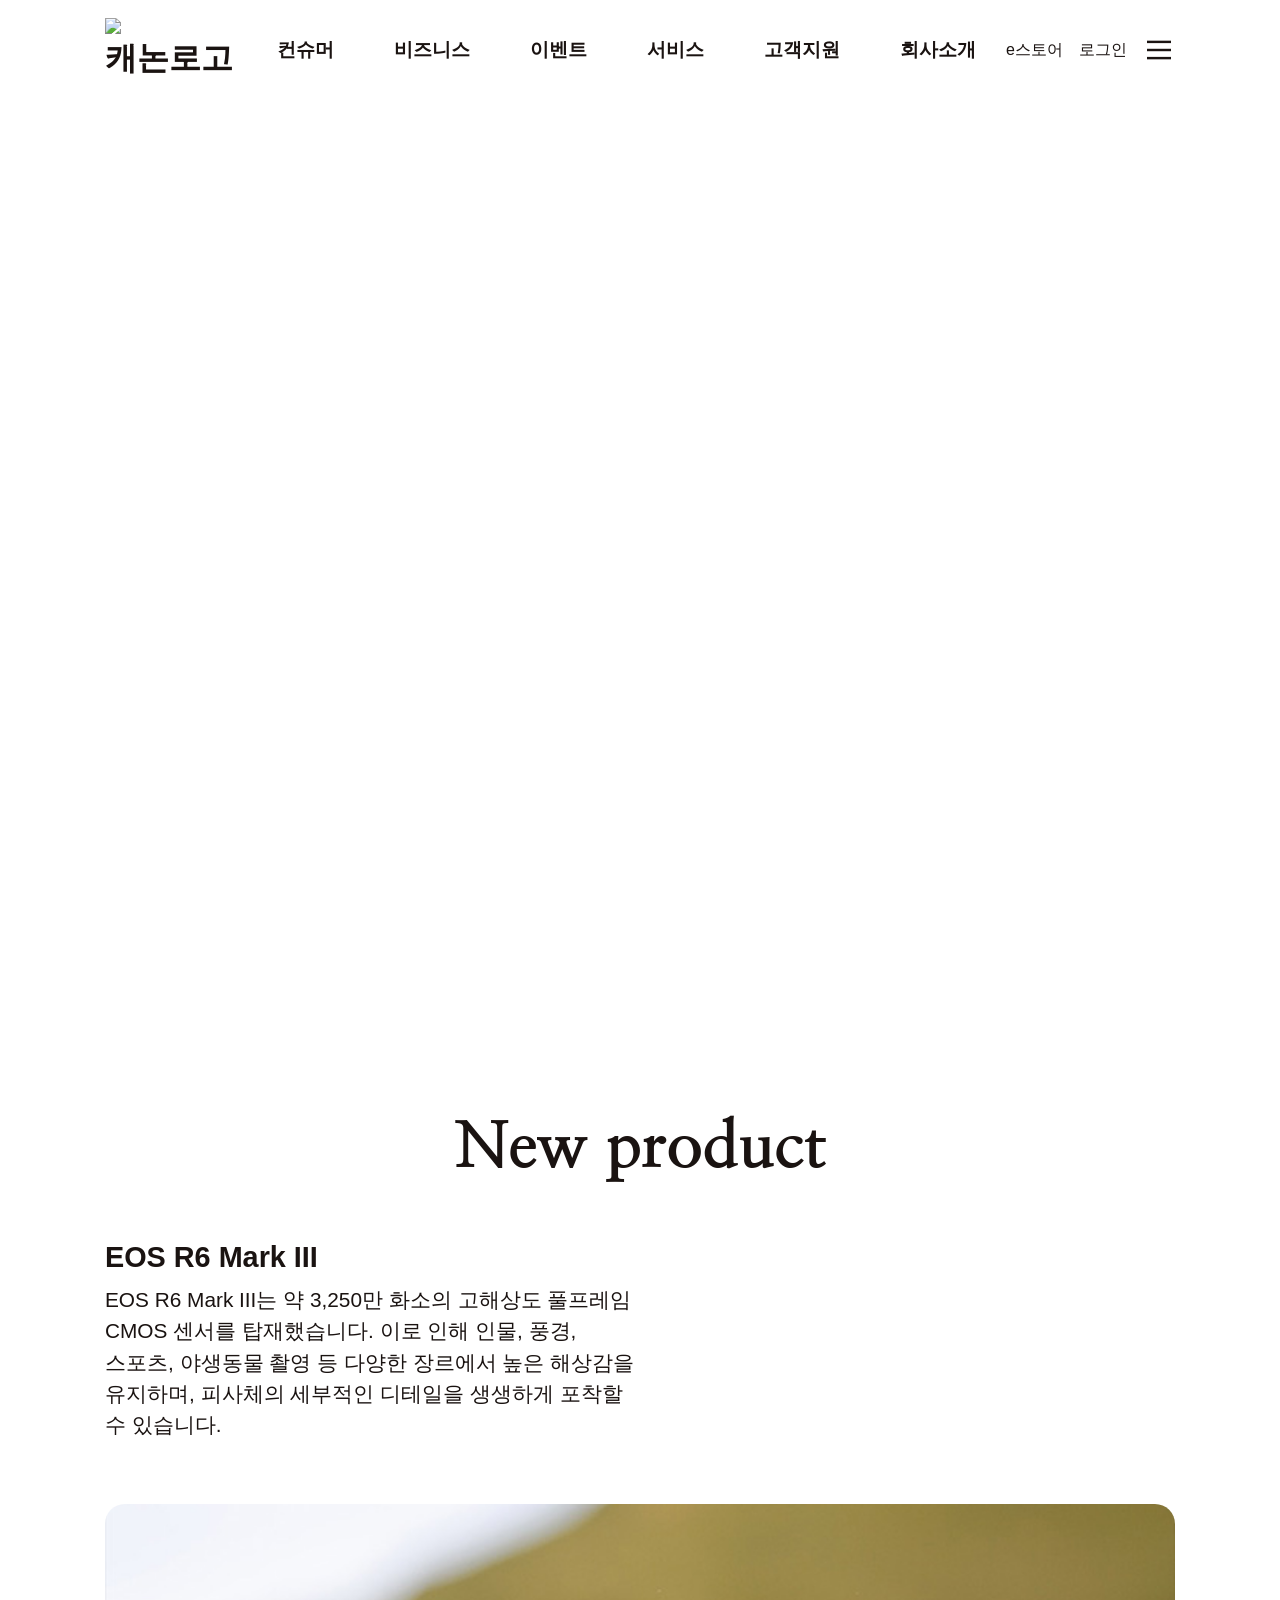
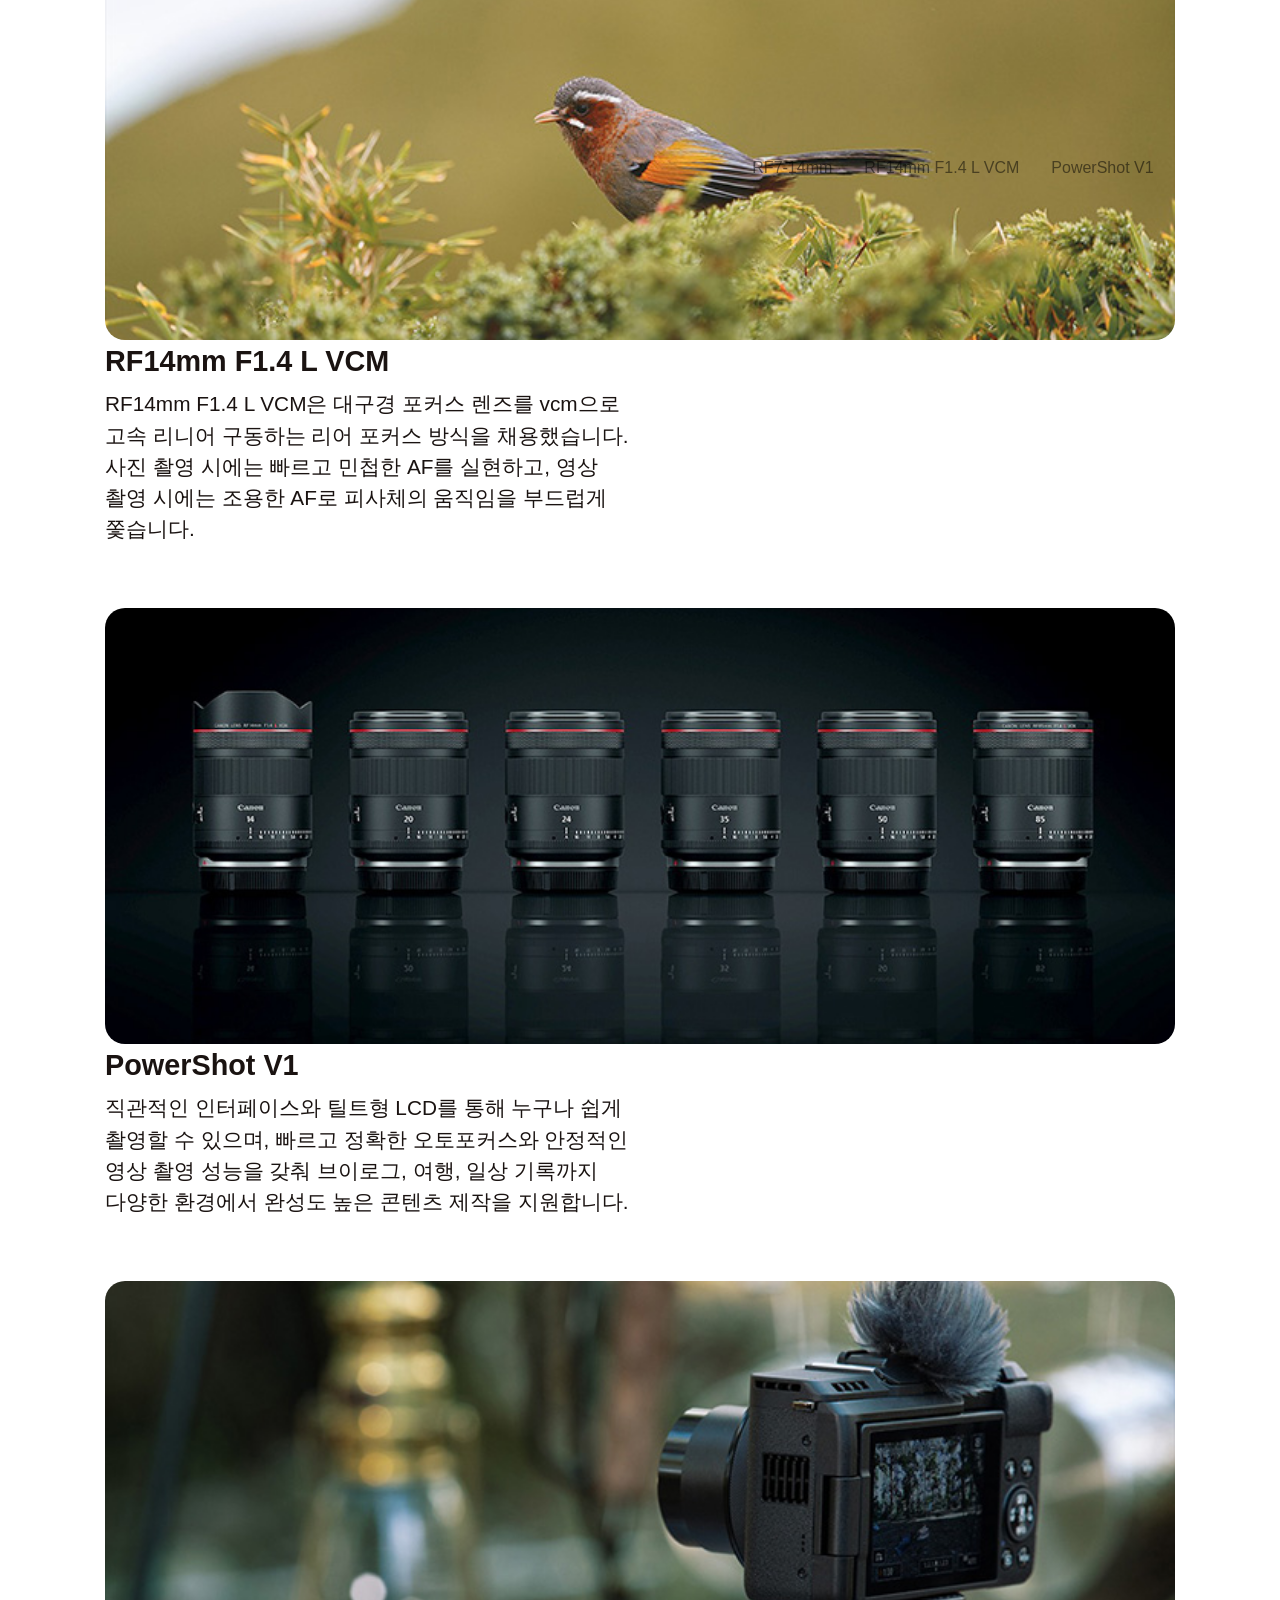
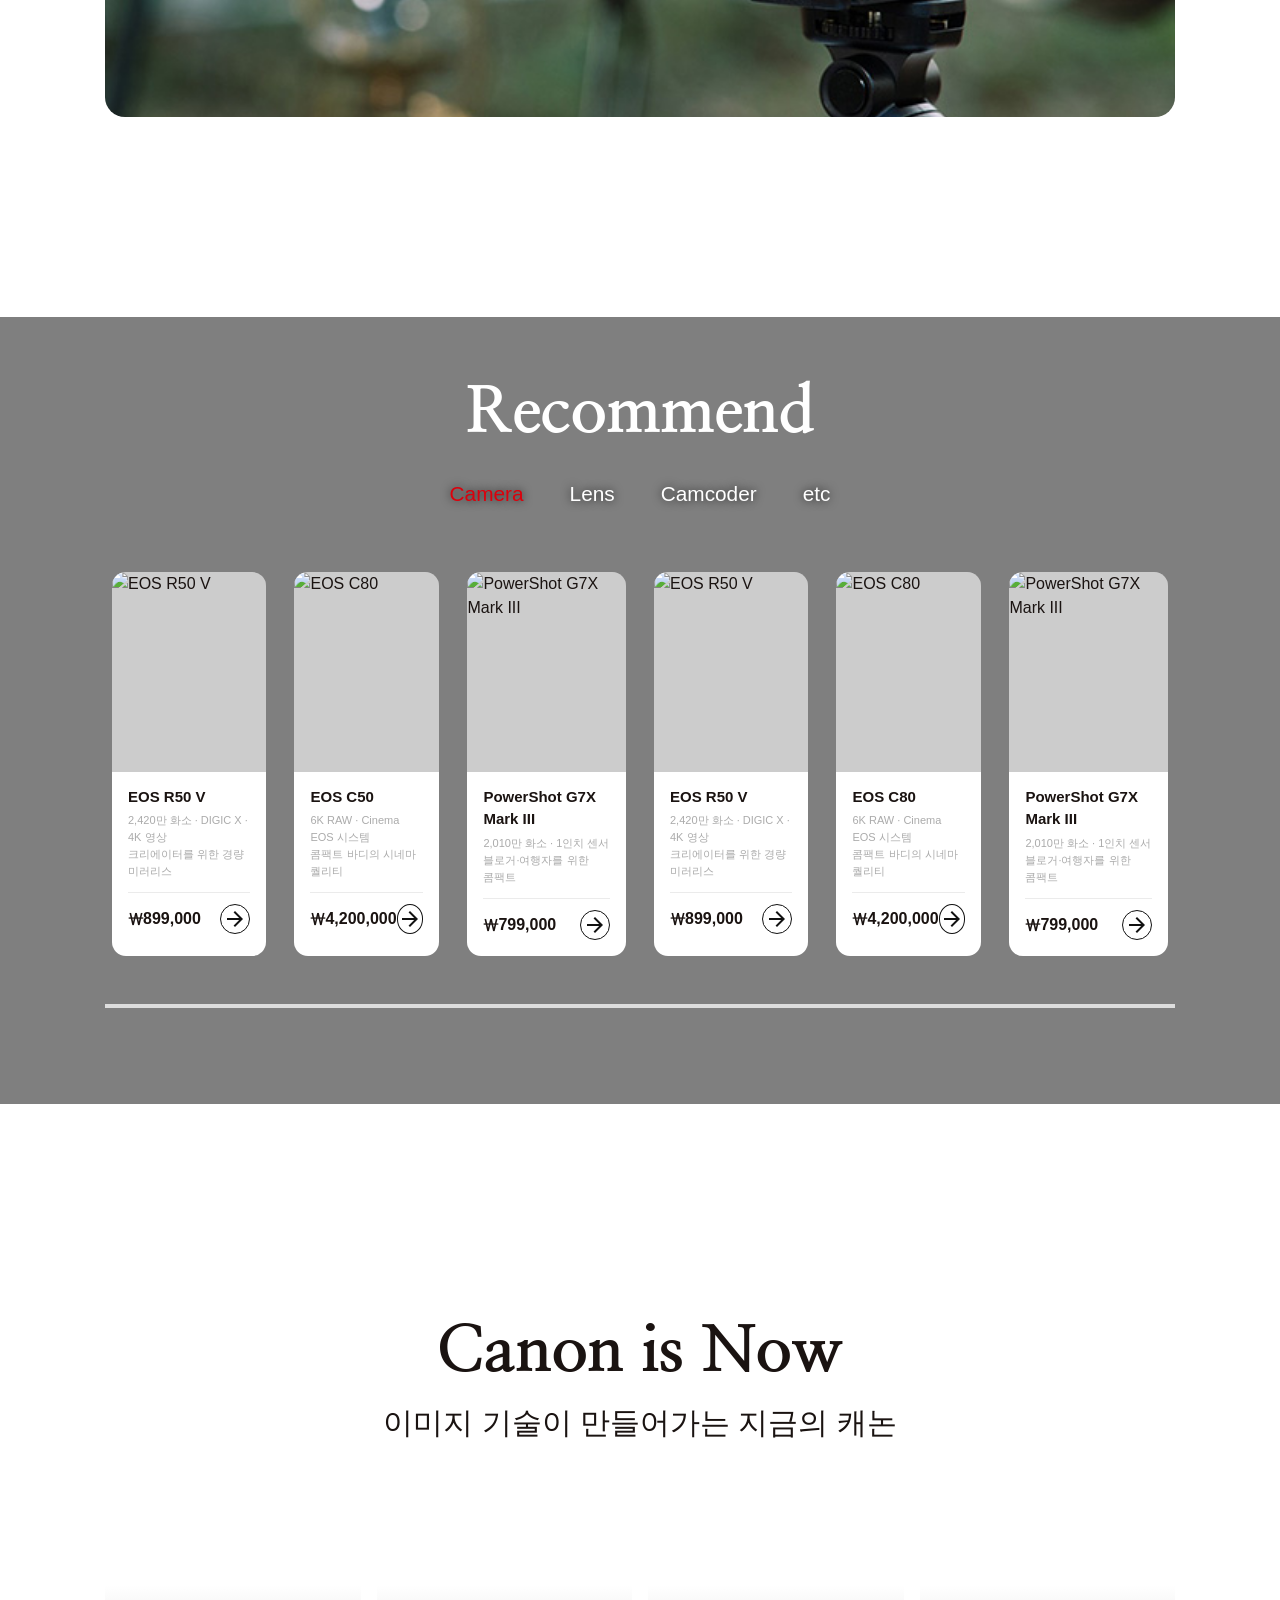
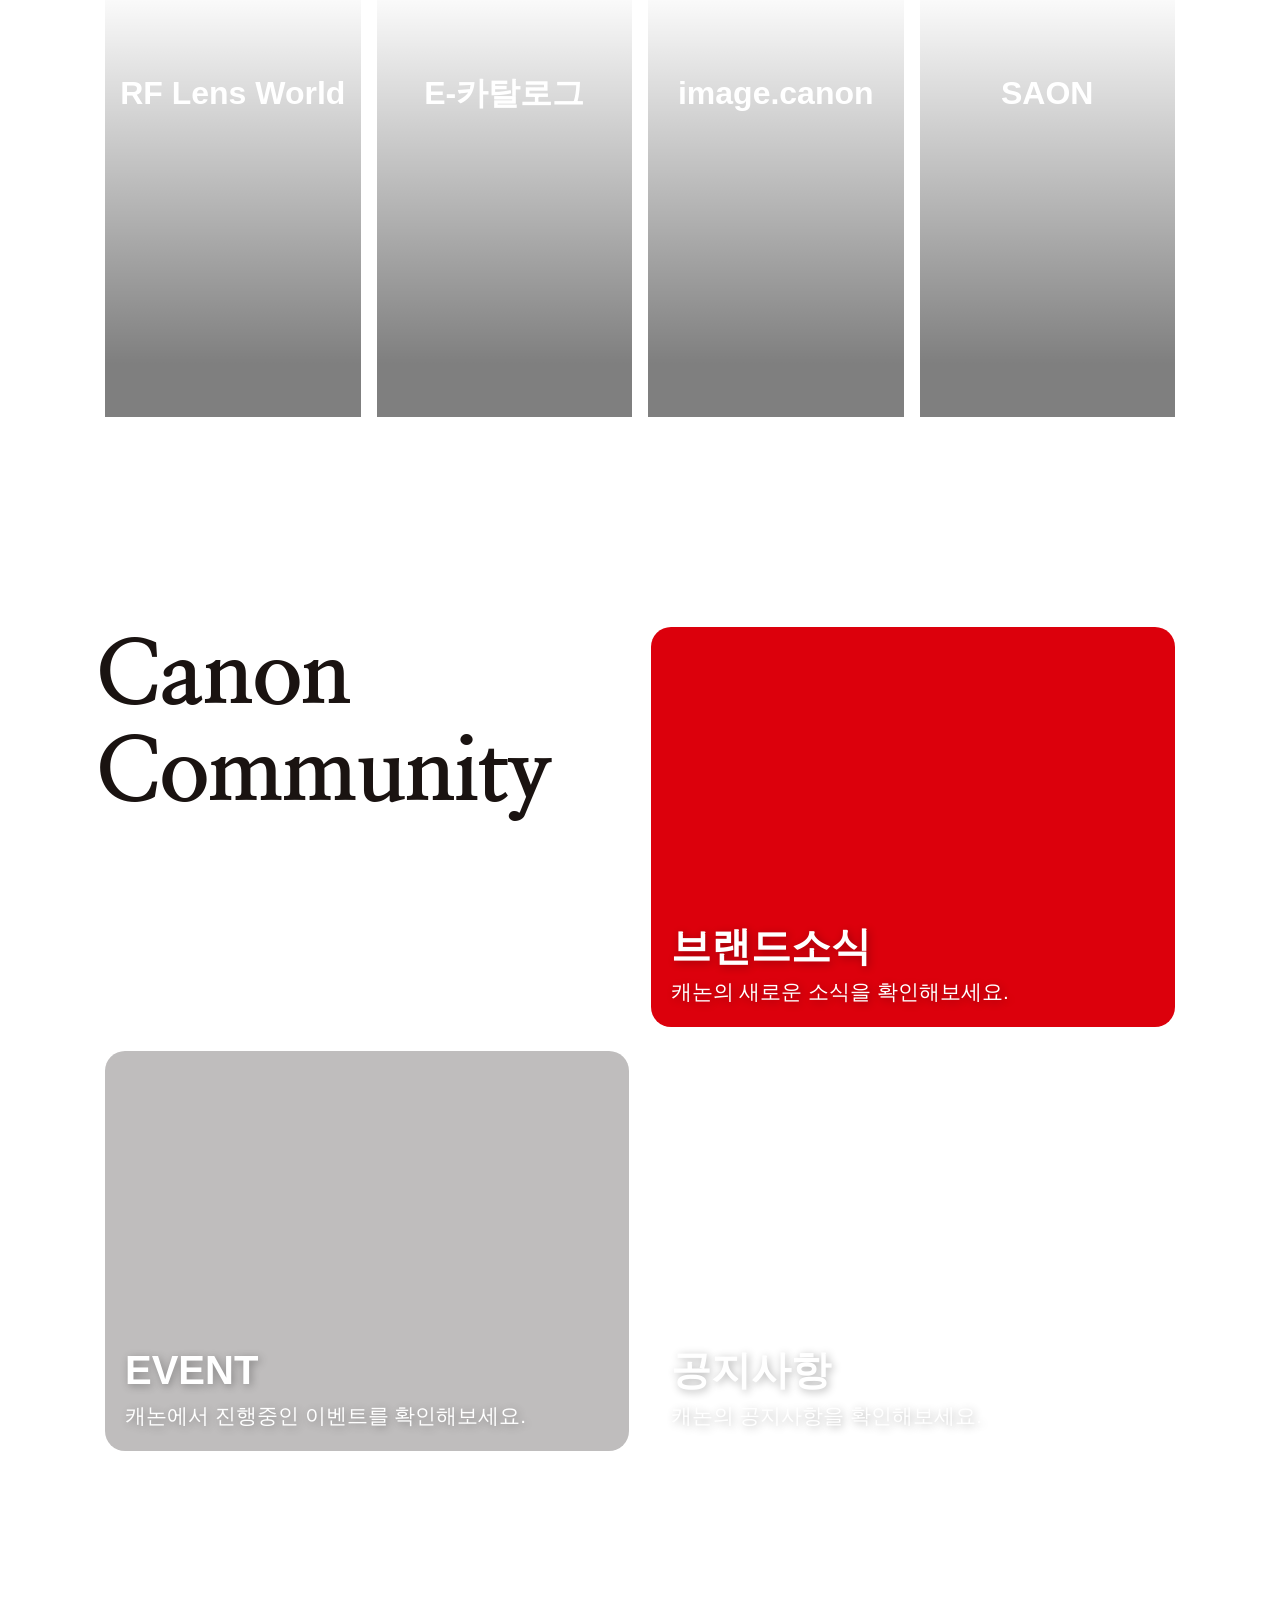
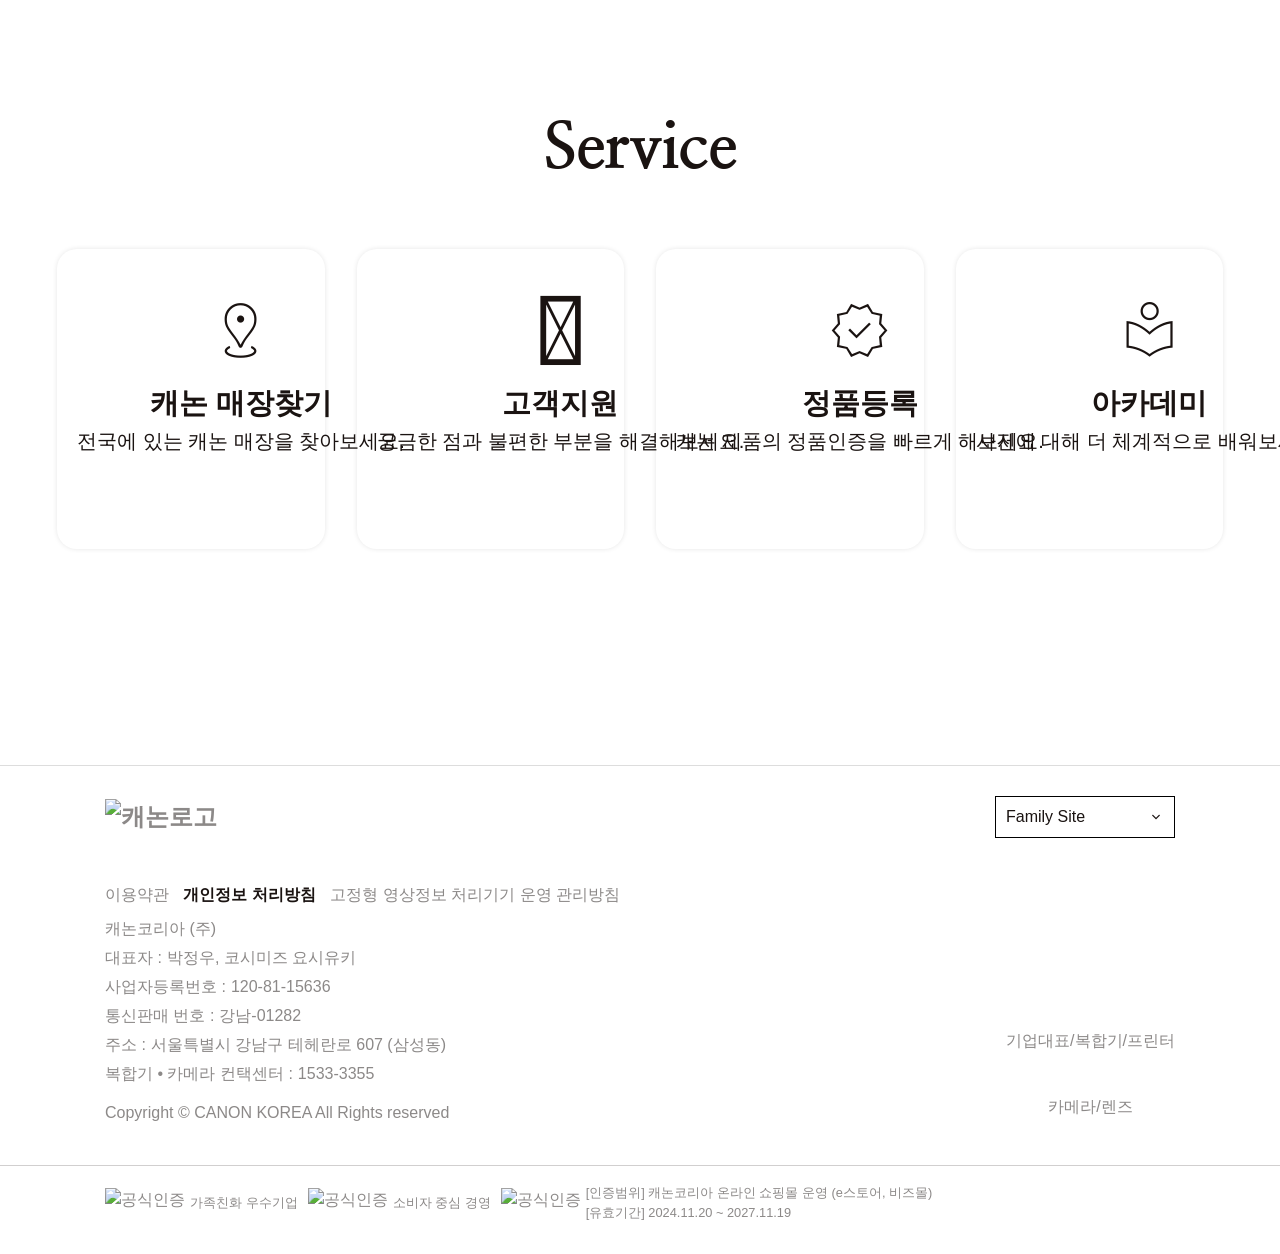
==== commit 5fac79a4: "코드 정리 및 제품페이지 수정 Co-Authored-By: Claude Fable 5 <noreply@anthropic.com>" ====
--- a/index.html
+++ b/index.html
@@ -214,7 +214,6 @@
           <button class="sitemap-btn"><span class="blind">사이트맵</button>
         </div>
       </nav>
-
     </div>
   </header>
 
@@ -239,8 +238,10 @@
               <div class="swiper-slide new-item-list">
                 <div>
                   <dt class="new-title">EOS R6 Mark III</dt>
-                  <dd class="new-content">EOS R6 Mark III는 약 3,250만 화소의 고해상도 풀프레임 CMOS 센서를 탑재했습니다. 이로 인해 인물, 풍경, 스포츠,
-                    야생동물 촬영 등 다양한 장르에서 높은 해상감을 유지하며, 피사체의 세부적인 디테일을 생생하게 포착할 수 있습니다.</dd>
+                  <dd class="new-content">
+                    EOS R6 Mark III는 약 3,250만 화소의 고해상도 풀프레임 CMOS 센서를 탑재했습니다. 이로 인해 인물, 풍경, 스포츠,
+                    야생동물 촬영 등 다양한 장르에서 높은 해상감을 유지하며, 피사체의 세부적인 디테일을 생생하게 포착할 수 있습니다.
+                  </dd>
                 </div>
                 <div class="new-img">
                   <img src="images/new1.jpg" />
@@ -249,7 +250,8 @@
               <div class="swiper-slide new-item-list">
                 <div>
                   <dt class="new-title">RF14mm F1.4 L VCM</dt>
-                  <dd class="new-content">RF14mm F1.4 L VCM은 대구경 포커스 렌즈를 vcm으로 고속 리니어 구동하는 리어 포커스 방식을 채용했습니다.
+                  <dd class="new-content">
+                    RF14mm F1.4 L VCM은 대구경 포커스 렌즈를 vcm으로 고속 리니어 구동하는 리어 포커스 방식을 채용했습니다.
                     사진 촬영 시에는 빠르고 민첩한 AF를 실현하고, 영상 촬영 시에는 조용한 AF로 피사체의 움직임을 부드럽게 쫓습니다.
                   </dd>
                 </div>
@@ -260,8 +262,10 @@
               <div class="swiper-slide new-item-list">
                 <div>
                   <dt class="new-title">PowerShot V1</dt>
-                  <dd class="new-content">직관적인 인터페이스와 틸트형 LCD를 통해 누구나 쉽게 촬영할 수 있으며, 빠르고 정확한 오토포커스와 안정적인 영상 촬영 성능을 갖춰
-                    브이로그, 여행, 일상 기록까지 다양한 환경에서 완성도 높은 콘텐츠 제작을 지원합니다.</dd>
+                  <dd class="new-content">
+                    직관적인 인터페이스와 틸트형 LCD를 통해 누구나 쉽게 촬영할 수 있으며, 빠르고 정확한 오토포커스와 안정적인 영상 촬영 성능을 갖춰
+                    브이로그, 여행, 일상 기록까지 다양한 환경에서 완성도 높은 콘텐츠 제작을 지원합니다.
+                  </dd>
                 </div>
                 <div class="new-img">
                   <img src="images/new3.jpg" />
@@ -290,7 +294,6 @@
             <button class="recommend-button etc">etc</button>
           </div>
           <div class="recommend-item">
-
             <div class="rec-card">
               <div class="rec-card-img">
                 <img src="images/EOS_R50_V.png" alt="EOS R50 V">
@@ -312,7 +315,7 @@
                 <img src="images/EOS_C50.png" alt="EOS C80">
               </div>
               <div class="rec-card-body">
-                <p class="rec-card-name">EOS C80</p>
+                <p class="rec-card-name">EOS C50</p>
                 <p class="rec-card-spec">6K RAW · Cinema EOS 시스템<br>콤팩트 바디의 시네마 퀄리티</p>
                 <div class="rec-card-footer">
                   <span class="rec-card-price">₩4,200,000 </span>
@@ -386,23 +389,7 @@
                 </div>
               </div>
             </div>
-
-
-          </div>
-          <!-- <div class="recommend-item">
-            <div><a href="#" class="item-link"><img src="images/EOS_R50_V.png"
-                  alt="EOS_R50_V 카메라"><span>EOS_R50_V</span></a></div>
-            <div><a href="#" class="item-link"><img src="images/EOS_C50.png" alt="EOS_C50 카메라"><span>EOS_C50</span></a>
-            </div>
-            <div><a href="#" class="item-link"><img src="images/PowerShot_G7_X_Mark_III.png"
-                  alt="PowerShot_G7_X_Mark_III 카메라"><span>PowerShot_G7_X_Mark_III</span></a></div>
-            <div><a href="#" class="item-link"><img src="images/EOS_R50_V.png"
-                  alt="EOS_R50_V 카메라"><span>EOS_R50_V</span></a></div>
-            <div><a href="#" class="item-link"><img src="images/EOS_C50.png" alt="EOS_C50 카메라"><span>EOS_C50</span></a>
-            </div>
-            <div><a href="#" class="item-link"><img src="images/PowerShot_G7_X_Mark_III.png"
-                  alt="PowerShot_G7_X_Mark_III 카메라"><span>PowerShot_G7_X_Mark_III</span></a></div>
-          </div> -->
+          </div>
           <div class="progress-bar">
             <div class="progress"></div>
           </div>
@@ -567,6 +554,8 @@
         </dl>
         <div class="copy">Copyright &copy; CANON KOREA All Rights reserved</div>
       </div>
+
+      <!-- 패밀리사이트 -->
       <div class="fs-wrap">
         <button class="fs-btn">Family Site</button>
         <div class="fs-site-wrap">
@@ -609,6 +598,8 @@
       </div>
     </div>
   </footer>
+
+  <!-- 사이트맵 -->
   <div class="mo-gnb-sitemap wh">
     <div class="mo-gnb-top">
       <button class="mo-login-btn"><span>로그인</span></button>
--- a/css/common.css
+++ b/css/common.css
@@ -26,8 +26,7 @@
   box-sizing: border-box;
 }
 
-html {
-}
+html {}
 
 body {
   font-size: 16px;
@@ -78,6 +77,7 @@
   cursor: pointer;
 }
 
+
 /* 공용클래스 */
 .wrap {
   /* max-width: 1920px; */
@@ -118,6 +118,7 @@
 .h2 {
   font-size: 48px;
 }
+
 
 /* 헤더 */
 #canon-hd {
@@ -137,23 +138,15 @@
   padding-bottom: 0.5em;
 }
 
-.logo {
-}
+.logo {}
 
 .logo a {}
 
-.logo img {
-  width: 100px;
-}
-
-#canon-gnb {
-  display: none;
-}
-
-.canon-gnb {
-  /* position: relative; */
-  display: flex;
-}
+.logo img {width: 100px;}
+
+#canon-gnb {display: none;}
+
+.canon-gnb {display: flex;}
 
 #canon-gnb:before {
   content: '';
@@ -164,7 +157,6 @@
   height: 0;
   overflow: hidden;
   background-color: #f00;
-  /* transition: 0.3s; */
 }
 
 #canon-gnb.sub-on:before {
@@ -194,8 +186,7 @@
 
 .sub1 {}
 
-.depth2-wrap {
-}
+.depth2-wrap {}
 
 .depth2 {
   display: flex;
@@ -240,10 +231,7 @@
   opacity: 1;
 }
 
-
-.show {
-  display: block;
-}
+.show {display: block;}
 
 .login {}
 
@@ -257,11 +245,7 @@
   align-items: center;
 }
 
-
-
-.search-btn {
-  display: block;
-}
+.search-btn {display: block;}
 
 .search-btn:after {
   content: '\e8b6';
@@ -269,17 +253,14 @@
   font-size: 1.7em;
 }
 
-.login-btn {
-  display: none;
-}
+.login-btn {display: none;}
 
 .sitemap-btn::after {
+  content: '\e3c7';
   display: block;
-  content: '\e3c7';
   font-size: 2em;
   font-family: var(--google-icon);
 }
-
 
 
 /* 푸터 */
@@ -307,8 +288,7 @@
   padding: 2em 0;
 }
 
-.policy {
-}
+.policy {}
 
 .policy a {
   padding-right: 10px;
@@ -332,14 +312,14 @@
 
 .ft-info dt {}
 
-.ft-info dt:after {
-  content: ' : ';
-}
+.ft-info dt:after {content: ' : ';}
 
 .ft-info dd {}
 
 .copy {}
 
+
+/* 패밀리사이트 */
 .fs-wrap {
   position: absolute;
   top: 20px;
@@ -392,9 +372,7 @@
   gap: 2em;
 }
 
-.sns {
-  text-align: center;
-}
+.sns {text-align: center;}
 
 .company-sns {}
 
@@ -407,13 +385,12 @@
   padding-top: 10px;
 }
 
-.icon a {
-  /* padding-right: 10px; */
-}
+.icon a {}
 
 .icon span {
   transform: scale(1.6);
 }
+
 .line {
   position: absolute;
   left: 0;
@@ -421,6 +398,7 @@
   bottom: 14%;
   border-bottom: 1px solid rgba(26, 19, 17, 0.2);
 }
+
 .public {
   display: flex;
   gap: 10px;
@@ -443,8 +421,7 @@
 }
 
 
-
-/* 모바일 gnb, pc사이트맵 */
+/* 사이트맵 */
 .mo-gnb-sitemap {
   position: fixed;
   top: 0;
@@ -547,14 +524,14 @@
   transition: var(--speed);
 }
 
-  .mo-depth3 {
-    display: none;
-  }
-  
-  .depth3 a:hover {
-    color: var(--point-color);
-    opacity: 1;
-    transition: var(--speed);
+.mo-depth3 {
+  display: none;
+}
+
+.depth3 a:hover {
+  color: var(--point-color);
+  opacity: 1;
+  transition: var(--speed);
 }
 
 .mo-depth1.active>a:after {
--- a/css/common_rwd.css
+++ b/css/common_rwd.css
@@ -1,5 +1,4 @@
 @charset 'utf-8';
-/* 기본, 모바일 우선 */
 
 /* 1. mo */
 @media screen and (max-width: 767px) {
@@ -10,37 +9,19 @@
 
 /* 2. tb~ */
 @media screen and (min-width: 768px) {
-  body {
-    font-size: 15px;
-  }
-
-  .wrap {
-    padding: 0 25px;
-  }
-
-  .hd-container {}
-
-
-
-  #canon-gnb {
-    display: block;
-  }
-
-  .logo img {
-    width: 120px;
-  }
-
-  .search-btn {
-    display: none;
-  }
-
-  .login-btn {
-    display: block;
-  }
-
-  .ft-logo {
-    width: 150px;
-  }
+  body {font-size: 15px;}
+  .wrap {padding: 0 25px;}
+
+
+  /* 헤더 */
+  #canon-gnb {display: block;}
+  .logo img {width: 120px;}
+  .search-btn {display: none;}
+  .login-btn {display: block;}
+  
+
+  /* 푸터 */
+  .ft-logo {width: 150px;}
 
   .ft-container {
     padding-top: 2em;
@@ -52,6 +33,8 @@
     padding-bottom: 5px;
   }
 
+
+  /* 패밀리사이트 */
   .fs-wrap {
     top: 30px;
     right: 15px;
@@ -76,16 +59,15 @@
   }
 
   .public img {
-
     height: 30px;
-
-  }
-
-    .line {
-  bottom: 18%;
-}
-
-
+  }
+
+  .line {
+    bottom: 18%;
+  }
+
+
+  /* 사이트맵 */
   .mo-gnb-sitemap {
     display: none;
     right: 0;
@@ -113,33 +95,27 @@
   }
 
   .mo-login-btn {
-
     display: none;
-
   }
 
   .mo-depth1 {
     position: relative;
     padding: 1.5em 0;
     border-bottom: 1px solid #b3b3b3;
-
   }
 
   .mo-depth1:after {
-    /* 애니메이션 라인 */
     transform: scaleX(1);
   }
-  .mo-depth1 > a { /* 메인메뉴 */
+
+  .mo-depth1 > a {
     padding: 0;
     line-height: 1.6;
     border-bottom: none;
-
-  }
-
+  }
 
   .mo-depth1>a:after {
     /* 화살표 */
-    /* display: none; */
     content: '';
   }
 
@@ -169,7 +145,6 @@
     font-weight: 700;
     transition: 0.3s;
   }
-
 }
 
 /* 3. only tb */
@@ -186,41 +161,23 @@
 
 /* 4. laptop 1280~ */
 @media screen and (min-width: 1280px) {
-  body {
-    font-size: 16px;
-  }
-
-  .wrap {
-    padding: 0 105px;
-  }
-
-
-  .logo img {
-    width: 150px;
-  }
-
-  .depth2-container {}
-
-  .img {
-
-    height: 250px;
-
-  }
-
+  body {font-size: 16px;}
+  .wrap {padding: 0 105px;}
+
+
+  /* 헤더 */
+  .logo img {width: 150px;}
+  .img {height: 250px;}
 
   .login-wrap {
     display: flex;
     gap: 1em;
   }
 
-  .join-btn {
-    display: block;
-  }
-
+
+  /* 푸터 */
   .policy-wrap {
-
     padding: 3em 0;
-
   }
 
   .ft-container {
@@ -229,18 +186,19 @@
     font-size: 1em;
   }
 
-
-.sns-wrap {
-  right: 105px;
-  bottom: 100px;
-}
-
-/* 패밀리사이트 */
+  .sns-wrap {
+    right: 105px;
+    bottom: 100px;
+  }
+
+  
+  /* 패밀리사이트 */
   .fs-wrap {
     top: 30px;
     right: 105px;
   }
 
+  
   /* 사이트맵 */
   .mo-gnb-sitemap {
     padding-left: 20%;
@@ -259,12 +217,10 @@
   #canon-mo-gnb {
     display: block;
     padding: 50px 50px 150px;
-
   }
 
   .mo-depth1 {
     display: flex;
-    /* gap: 3em; */
   }
 
   .mo-depth1>a {
@@ -309,7 +265,7 @@
   }
 }
 
-/* 4.1 laptop 1600~ */
+/* 5. laptop 1600~ */
 @media screen and (min-width: 1600px) {
   body{
     font-size: 18px;
@@ -327,6 +283,6 @@
   }
 }
 
-/* 5. laptop 1921~ */
+/* 6. laptop 1921~ */
 @media screen and (min-width: 1921px) {
 }
--- a/css/main.css
+++ b/css/main.css
@@ -3,7 +3,6 @@
 /* 공용클래스 */
 #canon-main {
   padding-top: 64px;
-  /*모바일 헤더 높이*/
 }
 
 .main-section {
@@ -20,15 +19,14 @@
 
 .main-container {}
 
+
 /* 히어로 영역 */
 .main-section-hero {}
-
 .hero-wrap {}
 
 .hero-container {
   position: relative;
   padding-top: 80%;
-  /* 1:1 비율 박스 */
 }
 
 .hero-video {
@@ -41,15 +39,10 @@
   object-position: center top;
 }
 
+
 /* 신제품 영역 */
-.main-section-new {
-  /* padding: var(--spacing-m) 0; */
-}
-
-.new-wrap {
-  /* height: 100vh; */
-}
-
+.main-section-new {}
+.new-wrap {}
 .new-wrap h2 {
   padding-bottom: 40px;
 }
@@ -66,16 +59,17 @@
 }
 
 .new-items {}
-.new-item-list{
-}
+.new-item-list{}
 .new-item-list div:first-child {
   width: 95%;
 }
+
 .new-title {
   font-size: 1.8em;
-font-weight: 700;
-padding-bottom: 5px;
-}
+  font-weight: 700;
+  padding-bottom: 5px;
+}
+
 .new-content {
   font-size: 0.9em;
 }
@@ -83,7 +77,7 @@
 .new-img {
   width: 100%;
   height: 100%;
-padding-top: 2em;
+  padding-top: 2em;
 }
 
 .new-img img {
@@ -96,11 +90,12 @@
 .new-pagination{
   text-align: center;
   padding-top: 0.5em;
-  
-}
+}
+
 .new-pagination li:hover > a{
   color: var(--point-color);
 }
+
 .swiper-pagination-bullet-active{
   background: var(--point-color);
   width: 50px;
@@ -108,25 +103,17 @@
 }
 
 
-
-
 /* 추천 영역 */
 .main-section-recommend {}
-
 .recommend-wrap {
   background: rgba(0, 0, 0, 0.5) url("../images/visual_bgc2.jpg") center left / cover no-repeat;
-  background-blend-mode: darken;
-
-}
-
-.recommend-wrap>h2 {
-  color: #fff;
-}
-
-
+  background-blend-mode: darken
+}
+
+.recommend-wrap>h2 {color: #fff;}
 .recommend-wrap {
-      padding-top: 2em;
-    padding-bottom: 5em;
+  padding-top: 2em;
+  padding-bottom: 5em;
 }
 
 .recommend-container {
@@ -150,7 +137,7 @@
 }
 
 .recommend-item {
-    display: flex;
+  display: flex;
   gap: 14px;
   margin-top: 24px;
 }
@@ -246,29 +233,6 @@
   color: #fff;
 }
 
-/* 
-.recommend-item>div {
-  height: 100%;
-}
-
-.camera {}
-
-.item-link {
-  display: block;
-}
-
-.item-link img {
-  margin: auto;
-  width: 75%;
-  padding-bottom: 2em;
-}
-
-.item-link span {
-  display: block;
-  color: #fff;
-  text-align: center;
-} */
-
 .progress-bar {
   margin-top: 3em;
   width: 100%;
@@ -283,7 +247,8 @@
   transition: width 0.1s ease;
 }
 
-/* 캐논 관련 서브 사이트 영역 */
+
+/* etc 영역 */
 .main-section-etc {}
 
 .etc-wrap {
@@ -308,9 +273,6 @@
   text-align: center;
   transition: 0.5s;
 }
-
-
-
 
 .item {
   position: relative;
@@ -364,7 +326,6 @@
   display: block;
   opacity: 1;
 }
-
 
 .view {
   position: absolute;
@@ -378,6 +339,7 @@
   font-size: 0.8em;
   font-weight: 600;
 }
+
 .view span{
   display: flex;
   align-items: center;
@@ -390,35 +352,21 @@
   font-size: 1.2em;
 }
 
-
-.rf {
-  background-image: url("../images/etc_rf.png");
-}
-
-.catalog {
-  background-image: url("../images/etc_catalog.png");
-}
-
-.image {
-  background-image: url("../images/etc_image.png");
-}
-
-.saon {
-  background-image: url("../images/etc_saon.png");
-}
+.rf {background-image: url("../images/etc_rf.png");}
+.catalog {background-image: url("../images/etc_catalog.png");}
+.image {background-image: url("../images/etc_image.png");}
+.saon {background-image: url("../images/etc_saon.png");}
+
 
 /* 커뮤니티 영역 */
 .main-section-community {}
-
-.community-wrap {
-}
+.community-wrap {}
 
 .community-wrap h2 {
   padding: 20px;
   text-align: center;
   line-height: 40px;
 }
-
 
 .community-container {
   height: 100%;
@@ -438,8 +386,8 @@
   background-repeat: no-repeat;
   background-size: 120%;
 }
+
 .com-list::before {
-  /* background: linear-gradient(to bottom, rgba(0,0,0,0.2) 10%, rgba(0,0,0,0) 50%); */
   content: '';
   position: absolute;
   left: 0;
@@ -450,24 +398,17 @@
 
 .brand {
   background-image: url("../images/brand_img1.jpg");
-    transition: 0.5s;
-
-}
-
-.event {
-  background-image: url("../images/event_img3.jpg");
-}
-
+  transition: 0.5s;
+}
+.event {background-image: url("../images/event_img3.jpg");}
 .notice {
   background-image: url("../images/support_img1.jpg");
   background-position: bottom center;
-    transition: 0.5s;
-
+  transition: 0.5s;
 }
 
 .com-title {
   height: 100%;
-
 }
 
 .com-title li {}
@@ -493,6 +434,7 @@
   font-weight: 500;
 }
 
+
 /* 서비스 영역 */
 .main-section-service {
   padding-top: 50px;
@@ -514,26 +456,23 @@
 
 .service-item {
   position: relative;
-    border-radius: 10px;
-    box-shadow: 0 0 5px rgba(0, 0, 0, 0.1);
-    transition: 0.5s;
-    margin-bottom: 1em;
-}
-
-.service-item a {
-}
-
+  border-radius: 10px;
+  box-shadow: 0 0 5px rgba(0, 0, 0, 0.1);
+  transition: 0.5s;
+  margin-bottom: 1em;
+}
+
+.service-item a {}
 .service-item a:hover {}
 
-
 .service-item:hover a:after {
   width: 100%;
 }
 
-  .service-item:hover {
-transform: scale(1.02);
-transition: 0.3s;
-  }
+.service-item:hover {
+  transform: scale(1.02);
+  transition: 0.3s;
+}
 
 .service-item ul {
   display: flex;
@@ -549,7 +488,8 @@
   font-size: 2.5em;
   font-weight: 200;
 }
-  .service-item a:hover ul {
+
+.service-item a:hover ul {
   color: var(--point-color);
 }
 
@@ -585,7 +525,5 @@
 }
 
 .support {}
-
 .registration {}
-
 .academy {}
--- a/css/main_rwd.css
+++ b/css/main_rwd.css
@@ -3,85 +3,73 @@
 
 /* 1. mo */
 @media screen and (max-width: 767px) {
-  
   .community-container{
     height: 980px;
   }
-
 }
 
 /* 2. tb~ */
 @media screen and (min-width: 768px) {
   .main-section {
-  padding-bottom: 200px;
-}
+    padding-bottom: 200px;
+  }
 
   .main-section h2 {
-
     font-size: 48px;
-
   }
 
   #canon-main {
     padding-top: 70px;
-    /* 태블릿 헤더 높이 */
   }
 
   .hero-container {
     padding-top: 56.25%;
-    /* 4:3 비율 박스 */
-  }
-
-  .hero-video {}
+  }
+
 
   /* 신제품영역 */
   .new-item-list div:first-child {
-  width: 65%;
-}
+    width: 65%;
+  }
+  
   .new-img { 
-     padding-top: 4em;
+    padding-top: 4em;
     height: 400px;
   }
+  
   .new-img img {
     border-radius: 20px;
-
-  }
-.new-content {
-  font-size: 1.3em;
-}
-
-.new-pagination {
-  position: absolute;
-  top: 30%;
-  right: 2%;
-  display: flex;
-  gap: 1em;
-  padding: 0;
-  font-size: 1em;
-  z-index: 1;
-  font-weight: 500;
-}
-.new-pagination a {
-  color: rgba(0, 0, 0, 0.5);
-}
-
-.new-pagination>.active>a {
-  color: var(--point-color);
-  border-bottom: 2px solid var(--point-color);
-  font-size: 1.1em;
-}
-
-.new-pagination a {
-}
-
-.new-pagination a:after {
-}
+  }
+  
+  .new-content {
+    font-size: 1.3em;
+  }
+
+  .new-pagination {
+    position: absolute;
+    top: 30%;
+    right: 2%;
+    display: flex;
+    gap: 1em;
+    padding: 0;
+    font-size: 1em;
+    z-index: 1;
+    font-weight: 500;
+  }
+
+  .new-pagination a {color: rgba(0, 0, 0, 0.5);}
+
+  .new-pagination>.active>a {
+    color: var(--point-color);
+    border-bottom: 2px solid var(--point-color);
+    font-size: 1.1em;
+  }
 
 
   /* 제품영역 */
   .recommend-wrap {
-      padding-top: 3em;
-}
+    padding-top: 3em;
+  }
 
   .recommend-button {
     padding: 1.3em;
@@ -89,12 +77,10 @@
   }
 
 
-
   /* etc영역 */
-
   .etc-wrap {
-  height: 70vh;
-}
+    height: 70vh;
+  }
 
   .etc-container {
     display: flex;
@@ -118,7 +104,6 @@
   .item {
     background-size: 120%;
   }
-
 
   .item ul {
     top: 42%;
@@ -133,26 +118,24 @@
     font-size: 1em;
   }
 
+  
   /* 커뮤니티 영역 */
   .com-list {
-
-  background-size: 100%;
-
-}
+    background-size: 100%;
+  }
 
 
   /* 서비스 영역 */
-  
   .service-container{
-  padding-top: 2em;
-}
-
-.service-list {
-  position: relative;
-  display: flex;
-  flex-wrap: wrap;
-  gap: 2em;
-  justify-content: center;
+    padding-top: 2em;
+  }
+
+  .service-list {
+    position: relative;
+    display: flex;
+    flex-wrap: wrap;
+    gap: 2em;
+    justify-content: center;
     width: 100%;
     height: 100%;
   }
@@ -172,18 +155,11 @@
   }
   
   .service-item:hover {
-transform: scale(1.05);
-transition: 0.5s;
-  }
-  
-  .service-item a:after {
-    /* 애니메이션 라인 */
-    display: none;
-  }
-  
-  .service-item a:hover ul {
-    
-  }
+    transform: scale(1.05);
+    transition: 0.5s;
+  }
+  
+  .service-item a:after {display: none;}
   
   .service-item ul {
     display: flex;
@@ -194,28 +170,14 @@
     text-align: center;
     font-size: 1.6em;
     font-weight: 700;
-    /* white-space: wrap; */
-  }
-
-  .service-item a ul:before {
-    font-size: 2.4em;
-  }
-
-  .service-contents {
-    font-size: 16px;
-    /* display: none; */
-  }
-
-
-
+  }
+
+  .service-item a ul:before {font-size: 2.4em; }
+  .service-contents {font-size: 16px;}
 }
 
 /* 3. only tb */
 @media screen and (min-width: 768px) and (max-width: 1279px) {
-  .new-img {
-
-  }
-
   .etc-container {
     max-width: 870px;
     margin: 0 auto;
@@ -239,7 +201,6 @@
 
   #canon-main {
     padding-top: 100px;
-    /* pc 헤더 높이 */
   }
 
   .hero-container {
@@ -248,42 +209,21 @@
   }
 
   .hero-video {
-object-fit: cover;
-
-  }
+    object-fit: cover;
+  }
+
 
   /* 신제품영역 */
-  .myswiper {
-  }
-
-.new-item-list div:first-child {
-  width: 50%;
-}
-
-    .new-img { 
-
-    height: 500px;
-
-  }
-
-  .new-img img {}
-.new-pagination {
-
-  top: 25%;
-
-}
-.new-pagination {
-
-  gap: 2em;
-
-}
-
+  .new-item-list div:first-child {width: 50%;}
+  .new-img {height: 500px;}
+  .new-pagination {
+    top: 25%;
+    gap: 2em;
+  }
 
 
   /* 제품영역 */
-  .recommend-wrap {
-    padding-bottom: 6em;
-  }
+  .recommend-wrap {padding-bottom: 6em;}
 
   .recommend-button {
     padding: 1em 1em 2em;
@@ -291,31 +231,20 @@
     font-size: 1.3em;
   }
 
-  .rec-card-img {
-    height: 200px;
-  }
-
-  .rec-card-name {
-  font-size: 15px;
-}
-
-.rec-card-spec {
-  font-size: 11px;
-  color: #888;
-  line-height: 1.55;
-  margin-bottom: 12px;
-}
+  .rec-card-img {height: 200px;}
+  .rec-card-name {font-size: 15px;}
+
+  .rec-card-spec {
+    font-size: 11px;
+    color: #888;
+    line-height: 1.55;
+    margin-bottom: 12px;
+  }
 
 
   /* etc */
-
-  .etc-wrap {
-    height: 75vh;
-}
-
-  .title {
-    padding-bottom: 5em;
-  }
+  .etc-wrap {height: 75vh;}
+  .title {padding-bottom: 5em;}
 
   .etc-container {
     flex-wrap: nowrap;
@@ -348,18 +277,9 @@
     color: #fff;
     top: 40%;
   }
-
-  
-  .etc-item:last-child .view {
-    bottom: 30%;
-  }
-
-  .item {
-    background-size: cover;
-  }
-
-  .item>ul {
-  }
+  
+  .etc-item:last-child .view {bottom: 30%;}
+  .item {background-size: cover;}
 
   .item:hover ul {
     width: 100%;
@@ -367,12 +287,7 @@
     border-bottom: none;
   }
 
-  .item ul {
-    
-    top: 40%;
-    
-  }
-  
+  .item ul {top: 40%;}
   .text {
     font-size: 32px;
     font-weight: 500;
@@ -388,6 +303,7 @@
     font-size: 1em;
   }
   
+
   /* 커뮤니티 영역 */
   .community-wrap {
     position: relative;
@@ -417,6 +333,7 @@
     align-items: flex-end;
     gap: 1.5em;
   }
+  
   .community2 {
     display: flex;
     justify-content: space-between;
@@ -443,22 +360,21 @@
     opacity: 1;
   }
   
-  .brand:before {    
-    background-color: var(--point-color);
-
-  }
-  .event:before {    
-    background-color: #bfbdbd;
-  }
+  .brand:before {background-color: var(--point-color);}
+  .event:before {background-color: #bfbdbd;}
+  
+  
   .com-list:hover {
     background-size: 105%;
     transition: 0.5s;
   }
+  
   .com-list:hover:before {
     content: '';
     opacity: 0;
     transition: 0.5s;
   }
+  
   .com-btn {
     position: relative;
     display: flex;
@@ -467,9 +383,7 @@
     justify-content: flex-end;
     padding: 20px;
     text-align: center;
-    /* color: var(--primary-color); */
-  text-shadow: 2px 2px 8px rgba(0, 0, 0, 0.3);
-
+    text-shadow: 2px 2px 8px rgba(0, 0, 0, 0.3);
   }
 
   .com-btn dt {
@@ -479,62 +393,38 @@
 
   .com-btn dd {
     font-size: 1.3em;
-    /* display: none; */
     word-break: keep-all;
   }
+
 
   /* 서비스영역 */
   .service-list {
-
-flex-wrap: nowrap;
-
-  }
-
-.service-item {
-  width: 25%;
-  height: 300px;
-  padding: 30px 20px;
-
+    flex-wrap: nowrap;
+  }
+
+  .service-item {
+    width: 25%;
+    height: 300px;
+    padding: 30px 20px;
+  }
+
+  .service-item ul {font-size: 1.8em;}
+  .service-contents {font-size: 20px;}
 }
-  .service-item ul {
-  font-size: 1.8em;
-  }
-  .service-contents {
-
-    font-size: 20px;
-
-  }
-
-
+
+/* 5. pc 1600px부터~ */
+@media screen and (min-width: 1600px) { 
+  /* 추천제품 */
+  .rec-card {margin: 0 20px;}
+  .rec-card-img {height: 250px;}
 }
-/* 5. pc 1600px부터~ */
-@media screen and (min-width: 1600px) {
-  
-  /* 추천제품 */
-    .rec-card {
-    margin: 0 20px;
-  }
-.rec-card-img {
-
-  height: 250px;
-
-}
-
-}
-
-
-/* 5. laptop 1921~ */
-@media screen and (min-width: 1921px) {
-
-}
-
-
+
+/* 6. laptop 1921~ */
+@media screen and (min-width: 1921px) {}
+
+
+/* 애니메이션 */
 @keyframes product-page {
-  from {
-    transform: translateX(0);
-  }
-
-  to {
-    transform: translateX(100);
-  }
+  from {transform: translateX(0);}
+  to {transform: translateX(100);}
 }
